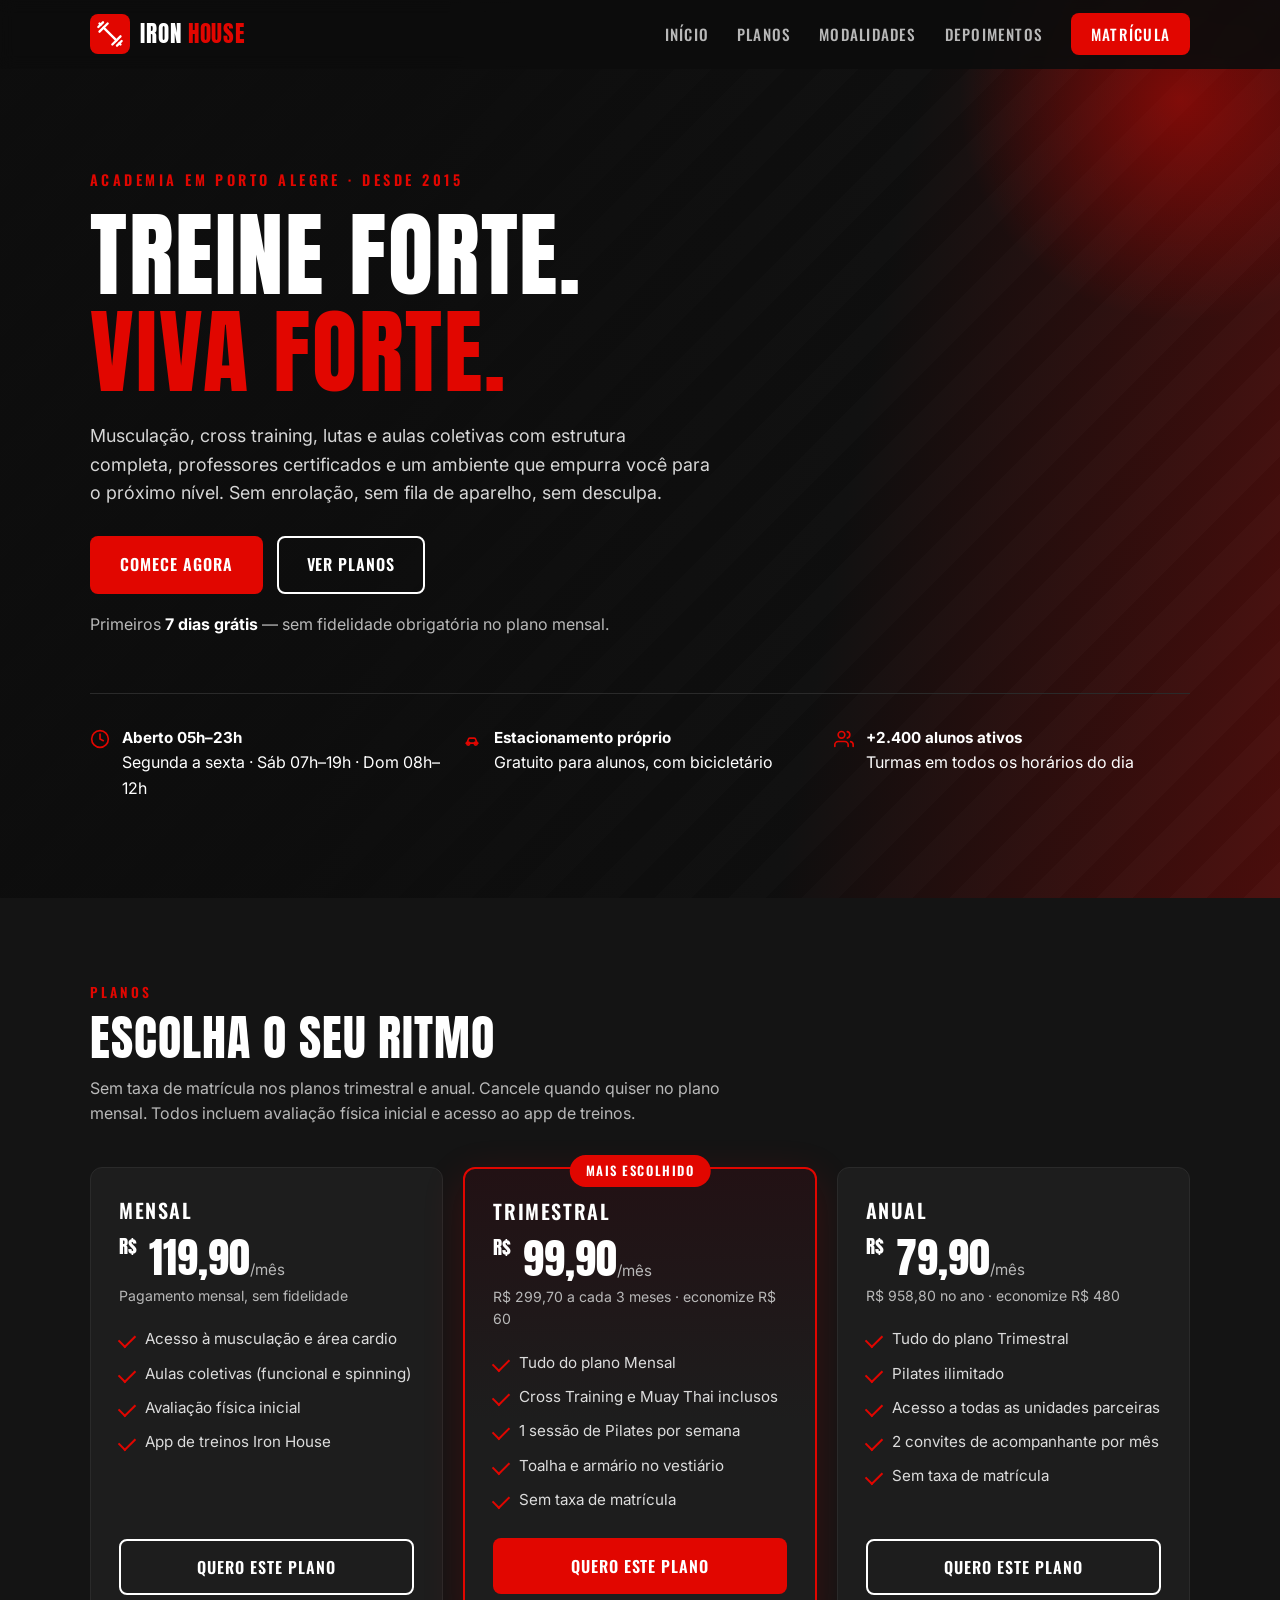
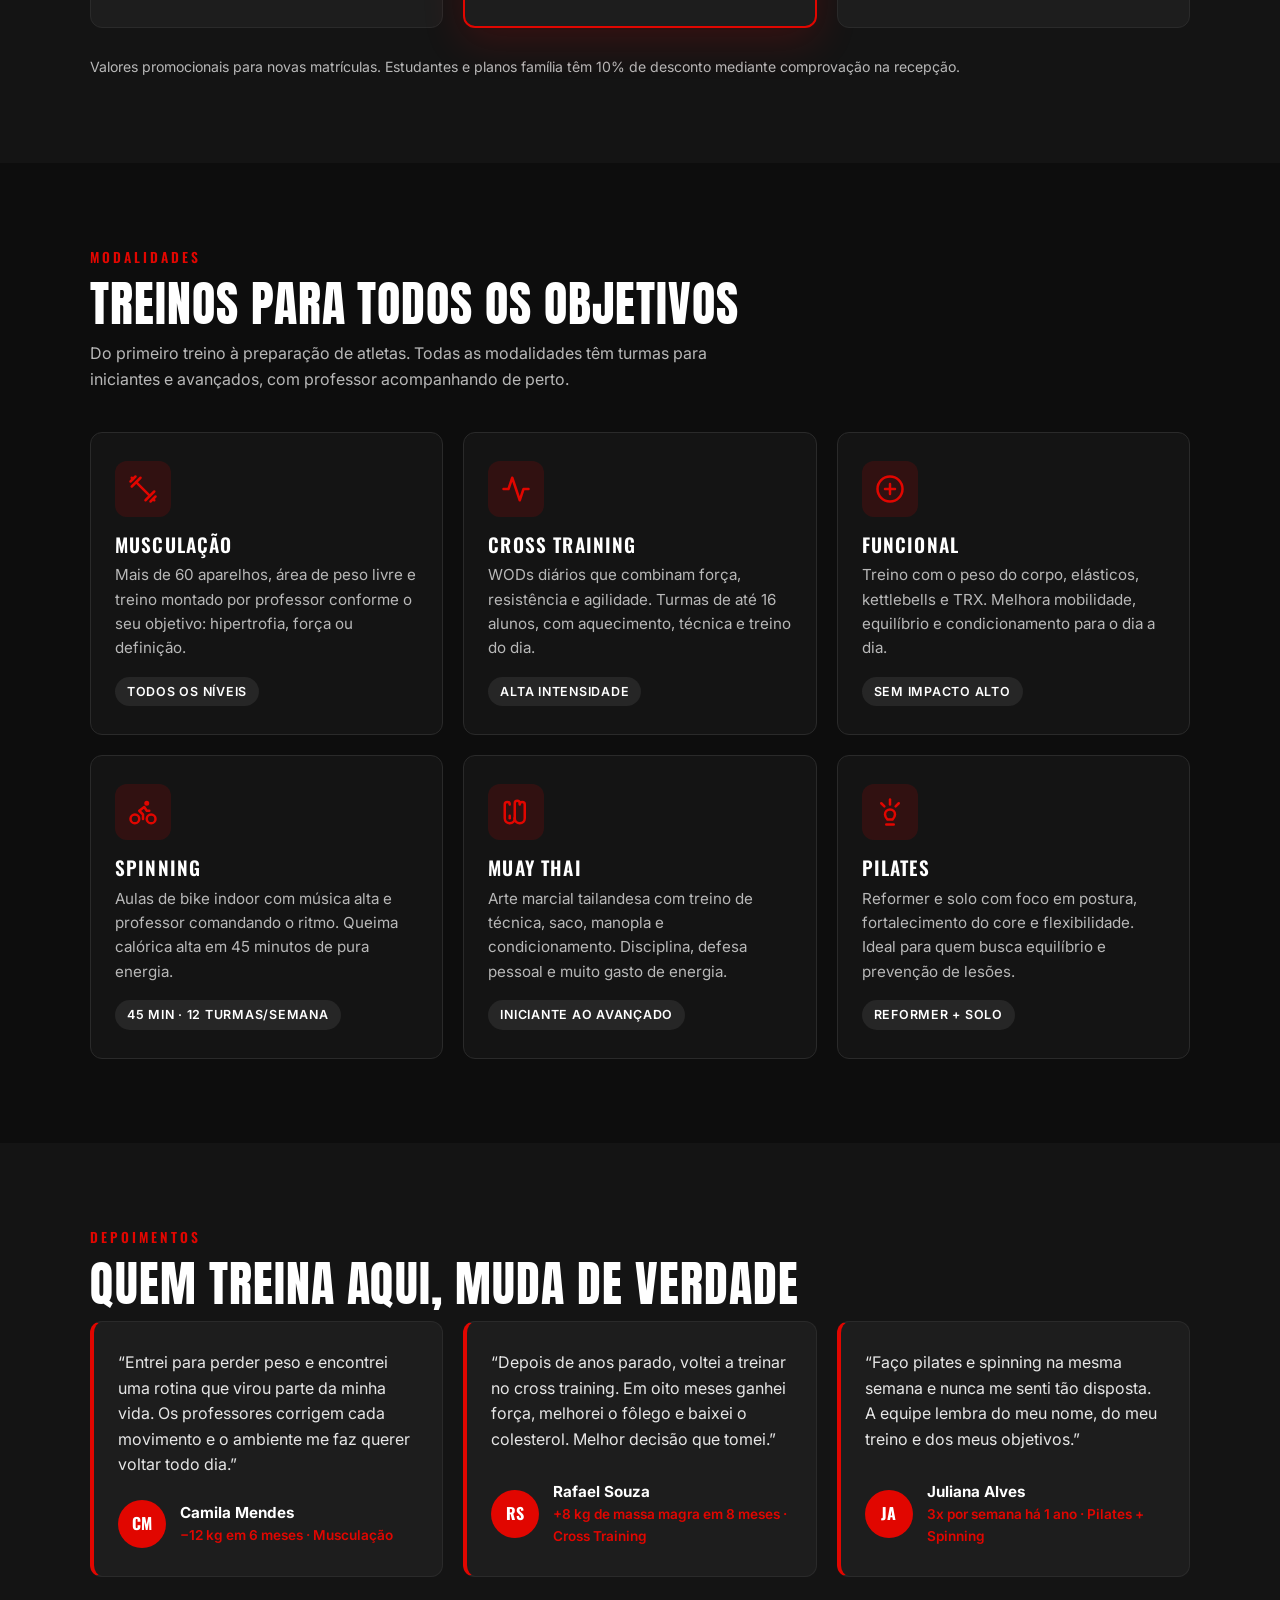
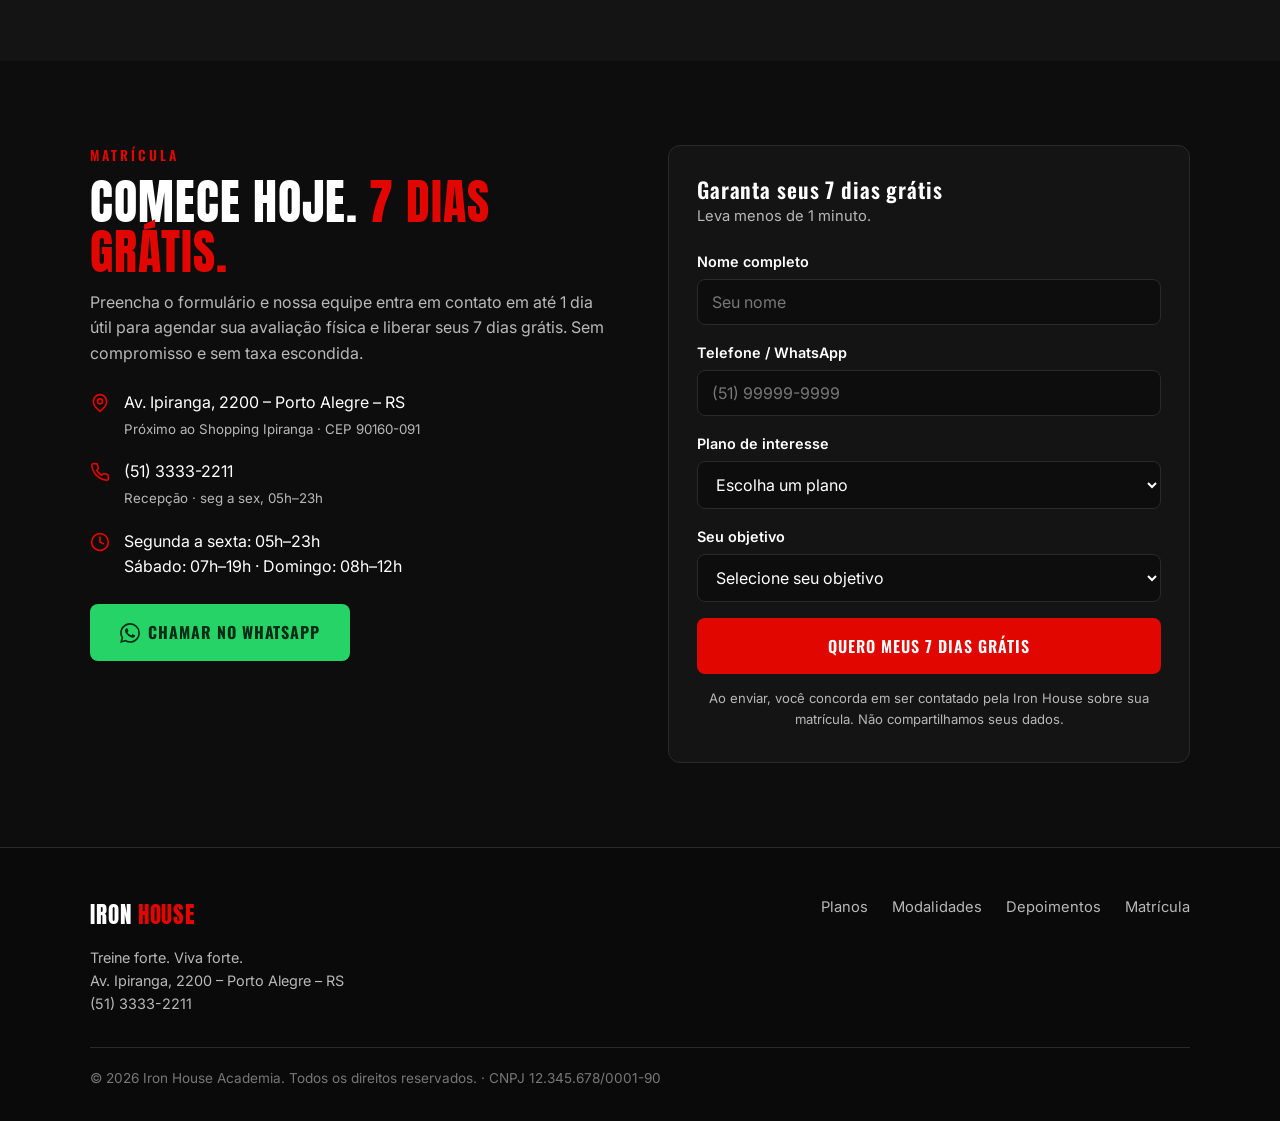
==== academia/index.html @ da24efd3 "Portfólio inicial: página principal + 5 sites demonstrativos (restaurante, advocacia, academia, pet " ====
<!DOCTYPE html>
<html lang="pt-BR">
<head>
  <meta charset="UTF-8">
  <meta name="viewport" content="width=device-width, initial-scale=1.0">
  <meta name="description" content="Iron House Academia — musculação, cross training, spinning, muay thai e mais em Porto Alegre. 7 dias grátis. Treine forte. Viva forte.">
  <title>Iron House Academia — Treine forte. Viva forte. | Porto Alegre</title>
  <link rel="preconnect" href="https://fonts.googleapis.com">
  <link rel="preconnect" href="https://fonts.gstatic.com" crossorigin>
  <link href="https://fonts.googleapis.com/css2?family=Anton&family=Oswald:wght@400;500;600;700&family=Inter:wght@400;500;600;700;800&display=swap" rel="stylesheet">
  <link rel="stylesheet" href="style.css">
</head>
<body>
  <header class="site-header" id="siteHeader">
    <div class="container header-inner">
      <a href="#inicio" class="logo" aria-label="Iron House Academia — início">
        <span class="logo-mark" aria-hidden="true">
          <svg viewBox="0 0 24 24" width="28" height="28" fill="none" stroke="currentColor" stroke-width="2" stroke-linecap="round" stroke-linejoin="round"><path d="M6.5 6.5 17.5 17.5"/><path d="m21 21-1-1"/><path d="m3 3 1 1"/><path d="m18 22 4-4"/><path d="m2 6 4-4"/><path d="m3 10 7-7"/><path d="m14 21 7-7"/></svg>
        </span>
        <span class="logo-text">IRON <em>HOUSE</em></span>
      </a>
      <nav class="main-nav" id="mainNav" aria-label="Navegação principal">
        <a href="#inicio">Início</a>
        <a href="#planos">Planos</a>
        <a href="#modalidades">Modalidades</a>
        <a href="#depoimentos">Depoimentos</a>
        <a href="#matricula" class="nav-cta">Matrícula</a>
      </nav>
      <button class="menu-toggle" id="menuToggle" aria-label="Abrir menu" aria-expanded="false" aria-controls="mainNav">
        <span></span><span></span><span></span>
      </button>
    </div>
  </header>

  <main>
    <!-- HERO -->
    <section class="hero" id="inicio">
      <div class="hero-bg" aria-hidden="true"></div>
      <div class="container hero-inner">
        <p class="hero-eyebrow">Academia em Porto Alegre · Desde 2015</p>
        <h1>Treine forte.<br><span>Viva forte.</span></h1>
        <p class="hero-sub">Musculação, cross training, lutas e aulas coletivas com estrutura completa, professores certificados e um ambiente que empurra você para o próximo nível. Sem enrolação, sem fila de aparelho, sem desculpa.</p>
        <div class="hero-actions">
          <a href="#matricula" class="btn btn-primary">Comece agora</a>
          <a href="#planos" class="btn btn-outline">Ver planos</a>
        </div>
        <p class="hero-trial">Primeiros <strong>7 dias grátis</strong> — sem fidelidade obrigatória no plano mensal.</p>
        <ul class="hero-info">
          <li>
            <svg viewBox="0 0 24 24" width="20" height="20" fill="none" stroke="currentColor" stroke-width="2" stroke-linecap="round"><circle cx="12" cy="12" r="10"/><path d="M12 6v6l4 2"/></svg>
            <div><strong>Aberto 05h–23h</strong><span>Segunda a sexta · Sáb 07h–19h · Dom 08h–12h</span></div>
          </li>
          <li>
            <svg viewBox="0 0 24 24" width="20" height="20" fill="none" stroke="currentColor" stroke-width="2" stroke-linecap="round" stroke-linejoin="round"><path d="M5 17h14"/><path d="M6 17l1.5-4.5A2 2 0 0 1 9.4 11h5.2a2 2 0 0 1 1.9 1.5L18 17"/><circle cx="7.5" cy="17.5" r="1.8"/><circle cx="16.5" cy="17.5" r="1.8"/></svg>
            <div><strong>Estacionamento próprio</strong><span>Gratuito para alunos, com bicicletário</span></div>
          </li>
          <li>
            <svg viewBox="0 0 24 24" width="20" height="20" fill="none" stroke="currentColor" stroke-width="2" stroke-linecap="round" stroke-linejoin="round"><path d="M17 21v-2a4 4 0 0 0-4-4H5a4 4 0 0 0-4 4v2"/><circle cx="9" cy="7" r="4"/><path d="M23 21v-2a4 4 0 0 0-3-3.87"/><path d="M16 3.13a4 4 0 0 1 0 7.75"/></svg>
            <div><strong>+2.400 alunos ativos</strong><span>Turmas em todos os horários do dia</span></div>
          </li>
        </ul>
      </div>
    </section>

    <!-- PLANOS -->
    <section class="section plans" id="planos">
      <div class="container">
        <p class="section-eyebrow">Planos</p>
        <h2>Escolha o seu ritmo</h2>
        <p class="section-intro">Sem taxa de matrícula nos planos trimestral e anual. Cancele quando quiser no plano mensal. Todos incluem avaliação física inicial e acesso ao app de treinos.</p>
        <div class="plans-grid">
          <article class="plan-card" data-plan="Mensal">
            <h3>Mensal</h3>
            <p class="plan-price"><span class="currency">R$</span> 119,90<span class="per">/mês</span></p>
            <p class="plan-note">Pagamento mensal, sem fidelidade</p>
            <ul>
              <li>Acesso à musculação e área cardio</li>
              <li>Aulas coletivas (funcional e spinning)</li>
              <li>Avaliação física inicial</li>
              <li>App de treinos Iron House</li>
            </ul>
            <button type="button" class="btn btn-outline plan-select">Quero este plano</button>
          </article>

          <article class="plan-card plan-featured" data-plan="Trimestral">
            <span class="plan-badge">Mais escolhido</span>
            <h3>Trimestral</h3>
            <p class="plan-price"><span class="currency">R$</span> 99,90<span class="per">/mês</span></p>
            <p class="plan-note">R$ 299,70 a cada 3 meses · economize R$ 60</p>
            <ul>
              <li>Tudo do plano Mensal</li>
              <li>Cross Training e Muay Thai inclusos</li>
              <li>1 sessão de Pilates por semana</li>
              <li>Toalha e armário no vestiário</li>
              <li>Sem taxa de matrícula</li>
            </ul>
            <button type="button" class="btn btn-primary plan-select">Quero este plano</button>
          </article>

          <article class="plan-card" data-plan="Anual">
            <h3>Anual</h3>
            <p class="plan-price"><span class="currency">R$</span> 79,90<span class="per">/mês</span></p>
            <p class="plan-note">R$ 958,80 no ano · economize R$ 480</p>
            <ul>
              <li>Tudo do plano Trimestral</li>
              <li>Pilates ilimitado</li>
              <li>Acesso a todas as unidades parceiras</li>
              <li>2 convites de acompanhante por mês</li>
              <li>Sem taxa de matrícula</li>
            </ul>
            <button type="button" class="btn btn-outline plan-select">Quero este plano</button>
          </article>
        </div>
        <p class="plans-footnote">Valores promocionais para novas matrículas. Estudantes e planos família têm 10% de desconto mediante comprovação na recepção.</p>
      </div>
    </section>

    <!-- MODALIDADES -->
    <section class="section modalities" id="modalidades">
      <div class="container">
        <p class="section-eyebrow">Modalidades</p>
        <h2>Treinos para todos os objetivos</h2>
        <p class="section-intro">Do primeiro treino à preparação de atletas. Todas as modalidades têm turmas para iniciantes e avançados, com professor acompanhando de perto.</p>
        <div class="modalities-grid">
          <article class="modality-card">
            <div class="modality-icon" aria-hidden="true">
              <svg viewBox="0 0 24 24" width="30" height="30" fill="none" stroke="currentColor" stroke-width="2" stroke-linecap="round" stroke-linejoin="round"><path d="M6.5 6.5 17.5 17.5"/><path d="m21 21-1-1"/><path d="m3 3 1 1"/><path d="m18 22 4-4"/><path d="m2 6 4-4"/><path d="m3 10 7-7"/><path d="m14 21 7-7"/></svg>
            </div>
            <h3>Musculação</h3>
            <p>Mais de 60 aparelhos, área de peso livre e treino montado por professor conforme o seu objetivo: hipertrofia, força ou definição.</p>
            <span class="modality-tag">Todos os níveis</span>
          </article>
          <article class="modality-card">
            <div class="modality-icon" aria-hidden="true">
              <svg viewBox="0 0 24 24" width="30" height="30" fill="none" stroke="currentColor" stroke-width="2" stroke-linecap="round" stroke-linejoin="round"><path d="M22 12h-4l-3 9L9 3l-3 9H2"/></svg>
            </div>
            <h3>Cross Training</h3>
            <p>WODs diários que combinam força, resistência e agilidade. Turmas de até 16 alunos, com aquecimento, técnica e treino do dia.</p>
            <span class="modality-tag">Alta intensidade</span>
          </article>
          <article class="modality-card">
            <div class="modality-icon" aria-hidden="true">
              <svg viewBox="0 0 24 24" width="30" height="30" fill="none" stroke="currentColor" stroke-width="2" stroke-linecap="round" stroke-linejoin="round"><circle cx="12" cy="12" r="10"/><path d="M8 12h8"/><path d="M12 8v8"/></svg>
            </div>
            <h3>Funcional</h3>
            <p>Treino com o peso do corpo, elásticos, kettlebells e TRX. Melhora mobilidade, equilíbrio e condicionamento para o dia a dia.</p>
            <span class="modality-tag">Sem impacto alto</span>
          </article>
          <article class="modality-card">
            <div class="modality-icon" aria-hidden="true">
              <svg viewBox="0 0 24 24" width="30" height="30" fill="none" stroke="currentColor" stroke-width="2" stroke-linecap="round" stroke-linejoin="round"><circle cx="5.5" cy="17.5" r="3.5"/><circle cx="18.5" cy="17.5" r="3.5"/><path d="M15 6a1 1 0 1 0 0-2 1 1 0 0 0 0 2zm-3 11.5V14l-3-3 4-3 2 3h2"/></svg>
            </div>
            <h3>Spinning</h3>
            <p>Aulas de bike indoor com música alta e professor comandando o ritmo. Queima calórica alta em 45 minutos de pura energia.</p>
            <span class="modality-tag">45 min · 12 turmas/semana</span>
          </article>
          <article class="modality-card">
            <div class="modality-icon" aria-hidden="true">
              <svg viewBox="0 0 24 24" width="30" height="30" fill="none" stroke="currentColor" stroke-width="2" stroke-linecap="round" stroke-linejoin="round"><path d="M11 17a4 4 0 0 0 8 0V6a2 2 0 0 0-4 0"/><path d="M11 17a4 4 0 0 1-8 0V6a2 2 0 0 1 4 0"/><path d="M11 17V5a2 2 0 0 1 4 0"/><path d="M7 17v-2"/></svg>
            </div>
            <h3>Muay Thai</h3>
            <p>Arte marcial tailandesa com treino de técnica, saco, manopla e condicionamento. Disciplina, defesa pessoal e muito gasto de energia.</p>
            <span class="modality-tag">Iniciante ao avançado</span>
          </article>
          <article class="modality-card">
            <div class="modality-icon" aria-hidden="true">
              <svg viewBox="0 0 24 24" width="30" height="30" fill="none" stroke="currentColor" stroke-width="2" stroke-linecap="round" stroke-linejoin="round"><path d="M12 2v4"/><path d="m5 5 2.5 2.5"/><path d="m19 5-2.5 2.5"/><path d="M12 10a4 4 0 0 1 4 4c0 2-1 3-2 4h-4c-1-1-2-2-2-4a4 4 0 0 1 4-4z"/><path d="M9 22h6"/></svg>
            </div>
            <h3>Pilates</h3>
            <p>Reformer e solo com foco em postura, fortalecimento do core e flexibilidade. Ideal para quem busca equilíbrio e prevenção de lesões.</p>
            <span class="modality-tag">Reformer + solo</span>
          </article>
        </div>
      </div>
    </section>

    <!-- DEPOIMENTOS -->
    <section class="section testimonials" id="depoimentos">
      <div class="container">
        <p class="section-eyebrow">Depoimentos</p>
        <h2>Quem treina aqui, muda de verdade</h2>
        <div class="testimonials-grid">
          <figure class="testimonial-card">
            <blockquote>“Entrei para perder peso e encontrei uma rotina que virou parte da minha vida. Os professores corrigem cada movimento e o ambiente me faz querer voltar todo dia.”</blockquote>
            <figcaption>
              <span class="avatar-initials" aria-hidden="true">CM</span>
              <span><strong>Camila Mendes</strong><span class="result">−12 kg em 6 meses · Musculação</span></span>
            </figcaption>
          </figure>
          <figure class="testimonial-card">
            <blockquote>“Depois de anos parado, voltei a treinar no cross training. Em oito meses ganhei força, melhorei o fôlego e baixei o colesterol. Melhor decisão que tomei.”</blockquote>
            <figcaption>
              <span class="avatar-initials" aria-hidden="true">RS</span>
              <span><strong>Rafael Souza</strong><span class="result">+8 kg de massa magra em 8 meses · Cross Training</span></span>
            </figcaption>
          </figure>
          <figure class="testimonial-card">
            <blockquote>“Faço pilates e spinning na mesma semana e nunca me senti tão disposta. A equipe lembra do meu nome, do meu treino e dos meus objetivos.”</blockquote>
            <figcaption>
              <span class="avatar-initials" aria-hidden="true">JA</span>
              <span><strong>Juliana Alves</strong><span class="result">3x por semana há 1 ano · Pilates + Spinning</span></span>
            </figcaption>
          </figure>
        </div>
      </div>
    </section>

    <!-- MATRÍCULA / CONTATO -->
    <section class="section signup" id="matricula">
      <div class="container signup-grid">
        <div class="signup-info">
          <p class="section-eyebrow">Matrícula</p>
          <h2>Comece hoje. <span>7 dias grátis.</span></h2>
          <p>Preencha o formulário e nossa equipe entra em contato em até 1 dia útil para agendar sua avaliação física e liberar seus 7 dias grátis. Sem compromisso e sem taxa escondida.</p>
          <ul class="contact-list">
            <li>
              <svg viewBox="0 0 24 24" width="20" height="20" fill="none" stroke="currentColor" stroke-width="2" stroke-linecap="round" stroke-linejoin="round"><path d="M20 10c0 6-8 12-8 12s-8-6-8-12a8 8 0 0 1 16 0z"/><circle cx="12" cy="10" r="3"/></svg>
              <span>Av. Ipiranga, 2200 – Porto Alegre – RS<br><small>Próximo ao Shopping Ipiranga · CEP 90160-091</small></span>
            </li>
            <li>
              <svg viewBox="0 0 24 24" width="20" height="20" fill="none" stroke="currentColor" stroke-width="2" stroke-linecap="round" stroke-linejoin="round"><path d="M22 16.92v3a2 2 0 0 1-2.18 2 19.79 19.79 0 0 1-8.63-3.07 19.5 19.5 0 0 1-6-6 19.79 19.79 0 0 1-3.07-8.67A2 2 0 0 1 4.11 2h3a2 2 0 0 1 2 1.72c.13.96.36 1.9.7 2.81a2 2 0 0 1-.45 2.11L8.09 9.91a16 16 0 0 0 6 6l1.27-1.27a2 2 0 0 1 2.11-.45c.91.34 1.85.57 2.81.7A2 2 0 0 1 22 16.92z"/></svg>
              <span><a href="tel:+555133332211">(51) 3333-2211</a><br><small>Recepção · seg a sex, 05h–23h</small></span>
            </li>
            <li>
              <svg viewBox="0 0 24 24" width="20" height="20" fill="none" stroke="currentColor" stroke-width="2" stroke-linecap="round"><circle cx="12" cy="12" r="10"/><path d="M12 6v6l4 2"/></svg>
              <span>Segunda a sexta: 05h–23h<br>Sábado: 07h–19h · Domingo: 08h–12h</span>
            </li>
          </ul>
          <a class="btn btn-whatsapp" href="https://wa.me/5551987651234" target="_blank" rel="noopener">
            <svg viewBox="0 0 24 24" width="20" height="20" fill="currentColor" aria-hidden="true"><path d="M17.472 14.382c-.297-.149-1.758-.867-2.03-.967-.273-.099-.471-.148-.67.15-.197.297-.767.966-.94 1.164-.173.199-.347.223-.644.075-.297-.15-1.255-.463-2.39-1.475-.883-.788-1.48-1.761-1.653-2.059-.173-.297-.018-.458.13-.606.134-.133.298-.347.446-.52.149-.174.198-.298.298-.497.099-.198.05-.371-.025-.52-.075-.149-.669-1.612-.916-2.207-.242-.579-.487-.5-.669-.51-.173-.008-.371-.01-.57-.01-.198 0-.52.074-.792.372-.272.297-1.04 1.016-1.04 2.479 0 1.462 1.065 2.875 1.213 3.074.149.198 2.096 3.2 5.077 4.487.709.306 1.262.489 1.694.625.712.227 1.36.195 1.871.118.571-.085 1.758-.719 2.006-1.413.248-.694.248-1.289.173-1.413-.074-.124-.272-.198-.57-.347m-5.421 7.403h-.004a9.87 9.87 0 0 1-5.031-1.378l-.361-.214-3.741.982.998-3.648-.235-.374a9.86 9.86 0 0 1-1.51-5.26c.001-5.45 4.436-9.884 9.888-9.884 2.64 0 5.122 1.03 6.988 2.898a9.825 9.825 0 0 1 2.893 6.994c-.003 5.45-4.437 9.884-9.885 9.884m8.413-18.297A11.815 11.815 0 0 0 12.05 0C5.495 0 .16 5.335.157 11.892c0 2.096.547 4.142 1.588 5.945L.057 24l6.305-1.654a11.882 11.882 0 0 0 5.683 1.448h.005c6.554 0 11.89-5.335 11.893-11.893a11.821 11.821 0 0 0-3.48-8.413z"/></svg>
            Chamar no WhatsApp
          </a>
        </div>

        <div class="signup-form-wrap">
          <form class="signup-form" id="signupForm" novalidate>
            <h3>Garanta seus 7 dias grátis</h3>
            <p class="form-sub">Leva menos de 1 minuto.</p>
            <div class="field">
              <label for="nome">Nome completo</label>
              <input type="text" id="nome" name="nome" placeholder="Seu nome" autocomplete="name" required>
            </div>
            <div class="field">
              <label for="telefone">Telefone / WhatsApp</label>
              <input type="tel" id="telefone" name="telefone" placeholder="(51) 99999-9999" autocomplete="tel" required>
            </div>
            <div class="field">
              <label for="plano">Plano de interesse</label>
              <select id="plano" name="plano" required>
                <option value="" selected>Escolha um plano</option>
                <option value="Mensal">Mensal — R$ 119,90/mês</option>
                <option value="Trimestral">Trimestral — R$ 99,90/mês</option>
                <option value="Anual">Anual — R$ 79,90/mês</option>
              </select>
            </div>
            <div class="field">
              <label for="objetivo">Seu objetivo</label>
              <select id="objetivo" name="objetivo" required>
                <option value="" selected>Selecione seu objetivo</option>
                <option value="Perder peso">Perder peso</option>
                <option value="Ganhar massa muscular">Ganhar massa muscular</option>
                <option value="Condicionamento físico">Condicionamento físico</option>
                <option value="Saúde e bem-estar">Saúde e bem-estar</option>
                <option value="Outro">Outro</option>
              </select>
            </div>
            <p class="form-error" id="formError" role="alert" hidden>Preencha todos os campos para continuar.</p>
            <button type="submit" class="btn btn-primary btn-block">Quero meus 7 dias grátis</button>
            <p class="form-privacy">Ao enviar, você concorda em ser contatado pela Iron House sobre sua matrícula. Não compartilhamos seus dados.</p>
          </form>
          <div class="form-success" id="formSuccess" hidden>
            <div class="success-icon" aria-hidden="true">
              <svg viewBox="0 0 24 24" width="36" height="36" fill="none" stroke="currentColor" stroke-width="2.5" stroke-linecap="round" stroke-linejoin="round"><path d="M20 6 9 17l-5-5"/></svg>
            </div>
            <h3>Matrícula iniciada com sucesso!</h3>
            <p id="successText">Obrigado! Nossa equipe vai entrar em contato em até 1 dia útil para agendar sua avaliação física e liberar seus 7 dias grátis.</p>
            <button type="button" class="btn btn-outline" id="resetForm">Fazer outra inscrição</button>
          </div>
        </div>
      </div>
    </section>
  </main>

  <footer class="site-footer">
    <div class="container footer-inner">
      <div class="footer-brand">
        <span class="logo-text">IRON <em>HOUSE</em></span>
        <p>Treine forte. Viva forte.<br>Av. Ipiranga, 2200 – Porto Alegre – RS<br>(51) 3333-2211</p>
      </div>
      <nav class="footer-nav" aria-label="Links do rodapé">
        <a href="#planos">Planos</a>
        <a href="#modalidades">Modalidades</a>
        <a href="#depoimentos">Depoimentos</a>
        <a href="#matricula">Matrícula</a>
      </nav>
      <p class="footer-copy">© 2026 Iron House Academia. Todos os direitos reservados. · CNPJ 12.345.678/0001-90</p>
    </div>
  </footer>

  <script src="script.js"></script>
</body>
</html>
---- academia/style.css ----
/* Iron House Academia — style.css */
:root {
  --bg: #0d0d0d;
  --bg-2: #141414;
  --bg-3: #1d1d1d;
  --text: #ffffff;
  --muted: #b8b8b8;
  --red: #e10600;
  --red-dark: #b30500;
  --red-soft: #d90429;
  --border: #2a2a2a;
  --radius: 12px;
  --font-heading: "Anton", "Oswald", sans-serif;
  --font-sub: "Oswald", sans-serif;
  --font-body: "Inter", system-ui, -apple-system, sans-serif;
}

* { box-sizing: border-box; margin: 0; padding: 0; }

html { scroll-behavior: smooth; }

body {
  background: var(--bg);
  color: var(--text);
  font-family: var(--font-body);
  font-size: 16px;
  line-height: 1.6;
  -webkit-font-smoothing: antialiased;
}

img, svg { display: block; }
a { color: inherit; text-decoration: none; }
ul { list-style: none; }

.container {
  width: 100%;
  max-width: 1140px;
  margin: 0 auto;
  padding: 0 20px;
}

h1, h2, h3 { font-family: var(--font-heading); font-weight: 400; letter-spacing: 0.02em; line-height: 1.05; text-transform: uppercase; }
h2 { font-size: clamp(2rem, 5vw, 3rem); margin-bottom: 12px; }
h2 span { color: var(--red); }

.section { padding: 84px 0; }
.section-eyebrow {
  font-family: var(--font-sub);
  font-weight: 600;
  font-size: 0.85rem;
  letter-spacing: 0.22em;
  text-transform: uppercase;
  color: var(--red);
  margin-bottom: 10px;
}
.section-intro { color: var(--muted); max-width: 640px; margin-bottom: 40px; }

/* ---------- Buttons ---------- */
.btn {
  display: inline-flex;
  align-items: center;
  justify-content: center;
  gap: 8px;
  font-family: var(--font-sub);
  font-weight: 600;
  font-size: 1rem;
  letter-spacing: 0.06em;
  text-transform: uppercase;
  padding: 14px 28px;
  border-radius: 8px;
  border: 2px solid transparent;
  cursor: pointer;
  transition: background 0.2s ease, transform 0.15s ease, border-color 0.2s ease;
}
.btn:active { transform: scale(0.98); }
.btn-primary { background: var(--red); color: #fff; }
.btn-primary:hover { background: var(--red-dark); }
.btn-outline { border-color: #fff; color: #fff; background: transparent; }
.btn-outline:hover { background: #fff; color: var(--bg); }
.btn-block { width: 100%; }
.btn-whatsapp { background: #25d366; color: #062b16; font-weight: 700; margin-top: 24px; }
.btn-whatsapp:hover { background: #1fb857; }

/* ---------- Header ---------- */
.site-header {
  position: fixed;
  top: 0; left: 0; right: 0;
  z-index: 100;
  background: rgba(13, 13, 13, 0.92);
  backdrop-filter: blur(8px);
  border-bottom: 1px solid transparent;
  transition: box-shadow 0.25s ease, border-color 0.25s ease;
}
.site-header.scrolled { border-bottom-color: var(--border); box-shadow: 0 6px 24px rgba(0, 0, 0, 0.5); }
.header-inner { display: flex; align-items: center; justify-content: space-between; height: 68px; }

.logo { display: flex; align-items: center; gap: 10px; }
.logo-mark {
  display: flex; align-items: center; justify-content: center;
  width: 40px; height: 40px;
  background: var(--red); color: #fff; border-radius: 8px;
}
.logo-text { font-family: var(--font-heading); font-size: 1.45rem; letter-spacing: 0.04em; }
.logo-text em { font-style: normal; color: var(--red); }

.main-nav { display: flex; align-items: center; gap: 28px; }
.main-nav a {
  font-family: var(--font-sub);
  font-weight: 500;
  font-size: 0.95rem;
  letter-spacing: 0.08em;
  text-transform: uppercase;
  color: var(--muted);
  transition: color 0.2s ease;
}
.main-nav a:hover { color: #fff; }
.main-nav a.nav-cta {
  background: var(--red); color: #fff;
  padding: 9px 20px; border-radius: 8px;
}
.main-nav a.nav-cta:hover { background: var(--red-dark); }

.menu-toggle {
  display: none;
  flex-direction: column;
  justify-content: center;
  gap: 5px;
  width: 44px; height: 44px;
  background: transparent; border: none; cursor: pointer;
  padding: 10px;
}
.menu-toggle span { display: block; height: 2px; width: 100%; background: #fff; border-radius: 2px; transition: transform 0.25s ease, opacity 0.2s ease; }
.menu-toggle.open span:nth-child(1) { transform: translateY(7px) rotate(45deg); }
.menu-toggle.open span:nth-child(2) { opacity: 0; }
.menu-toggle.open span:nth-child(3) { transform: translateY(-7px) rotate(-45deg); }

/* ---------- Hero ---------- */
.hero { position: relative; padding: 168px 0 96px; overflow: hidden; }
.hero-bg {
  position: absolute; inset: 0; z-index: -1;
  background:
    linear-gradient(100deg, rgba(13,13,13,0.96) 30%, rgba(13,13,13,0.55) 65%, rgba(225,6,0,0.28) 100%),
    repeating-linear-gradient(-45deg, #161616 0 26px, #101010 26px 52px);
}
.hero-bg::after {
  content: "";
  position: absolute; right: -140px; top: -140px;
  width: 480px; height: 480px; border-radius: 50%;
  background: radial-gradient(circle, rgba(225,6,0,0.45), transparent 65%);
}
.hero-eyebrow {
  font-family: var(--font-sub); font-weight: 600;
  font-size: 0.9rem; letter-spacing: 0.24em; text-transform: uppercase;
  color: var(--red); margin-bottom: 16px;
}
.hero h1 { font-size: clamp(3rem, 9vw, 5.8rem); }
.hero h1 span { color: var(--red); }
.hero-sub { color: #d6d6d6; font-size: 1.12rem; max-width: 620px; margin: 20px 0 28px; }
.hero-actions { display: flex; flex-wrap: wrap; gap: 14px; }
.hero-trial { margin-top: 18px; color: var(--muted); }
.hero-trial strong { color: #fff; }

.hero-info {
  display: grid;
  grid-template-columns: repeat(3, 1fr);
  gap: 16px;
  margin-top: 56px;
  padding-top: 32px;
  border-top: 1px solid var(--border);
}
.hero-info li { display: flex; gap: 12px; align-items: flex-start; }
.hero-info svg { color: var(--red); flex-shrink: 0; margin-top: 3px; }
.hero-info strong { display: block; font-size: 0.95rem; }
.hero-info span span { color: var(--muted); font-size: 0.85rem; }

/* ---------- Plans ---------- */
.plans { background: var(--bg-2); }
.plans-grid { display: grid; grid-template-columns: repeat(3, 1fr); gap: 20px; align-items: stretch; }
.plan-card {
  position: relative;
  background: var(--bg-3);
  border: 1px solid var(--border);
  border-radius: var(--radius);
  padding: 32px 28px;
  display: flex; flex-direction: column;
  cursor: pointer;
  transition: border-color 0.2s ease, transform 0.2s ease, box-shadow 0.2s ease;
}
.plan-card:hover { transform: translateY(-4px); }
.plan-card h3 { font-family: var(--font-sub); font-weight: 600; font-size: 1.25rem; letter-spacing: 0.08em; }
.plan-price { font-family: var(--font-heading); font-size: 2.6rem; line-height: 1.1; margin: 14px 0 4px; }
.plan-price .currency { font-size: 1.2rem; vertical-align: top; margin-right: 2px; }
.plan-price .per { font-family: var(--font-body); font-size: 0.95rem; color: var(--muted); }
.plan-note { color: var(--muted); font-size: 0.88rem; margin-bottom: 20px; }
.plan-card ul { flex: 1; margin-bottom: 26px; display: flex; flex-direction: column; gap: 10px; }
.plan-card ul li { padding-left: 26px; position: relative; font-size: 0.95rem; color: #dcdcdc; }
.plan-card ul li::before {
  content: ""; position: absolute; left: 0; top: 7px;
  width: 14px; height: 8px;
  border-left: 2px solid var(--red); border-bottom: 2px solid var(--red);
  transform: rotate(-45deg);
}
.plan-card .btn { width: 100%; }
.plan-featured { border: 2px solid var(--red); background: linear-gradient(180deg, #221114, var(--bg-3) 55%); box-shadow: 0 12px 40px rgba(225, 6, 0, 0.18); }
.plan-badge {
  position: absolute; top: -14px; left: 50%; transform: translateX(-50%);
  background: var(--red); color: #fff;
  font-family: var(--font-sub); font-weight: 600; font-size: 0.8rem;
  letter-spacing: 0.12em; text-transform: uppercase;
  padding: 6px 16px; border-radius: 999px; white-space: nowrap;
}
.plan-card.selected { border-color: var(--red); box-shadow: 0 0 0 2px var(--red), 0 12px 40px rgba(225, 6, 0, 0.22); }
.plans-footnote { color: var(--muted); font-size: 0.88rem; margin-top: 28px; }

/* ---------- Modalities ---------- */
.modalities-grid { display: grid; grid-template-columns: repeat(3, 1fr); gap: 20px; }
.modality-card {
  background: var(--bg-2);
  border: 1px solid var(--border);
  border-radius: var(--radius);
  padding: 28px 24px;
  transition: border-color 0.2s ease, transform 0.2s ease;
}
.modality-card:hover { border-color: var(--red); transform: translateY(-4px); }
.modality-icon {
  display: flex; align-items: center; justify-content: center;
  width: 56px; height: 56px; border-radius: 12px;
  background: rgba(225, 6, 0, 0.14); color: var(--red);
  margin-bottom: 18px;
}
.modality-card h3 { font-family: var(--font-sub); font-weight: 600; font-size: 1.2rem; letter-spacing: 0.06em; margin-bottom: 8px; }
.modality-card p { color: var(--muted); font-size: 0.95rem; margin-bottom: 16px; }
.modality-tag {
  display: inline-block;
  font-size: 0.78rem; font-weight: 600; letter-spacing: 0.06em; text-transform: uppercase;
  color: #fff; background: #262626;
  padding: 5px 12px; border-radius: 999px;
}

/* ---------- Testimonials ---------- */
.testimonials { background: var(--bg-2); }
.testimonials-grid { display: grid; grid-template-columns: repeat(3, 1fr); gap: 20px; }
.testimonial-card {
  background: var(--bg-3);
  border: 1px solid var(--border);
  border-left: 4px solid var(--red);
  border-radius: var(--radius);
  padding: 28px 24px;
  display: flex; flex-direction: column; justify-content: space-between; gap: 22px;
}
.testimonial-card blockquote { font-size: 1rem; color: #e6e6e6; }
.testimonial-card figcaption { display: flex; align-items: center; gap: 14px; }
.avatar-initials {
  display: flex; align-items: center; justify-content: center;
  width: 48px; height: 48px; border-radius: 50%;
  background: var(--red); color: #fff;
  font-family: var(--font-sub); font-weight: 700; font-size: 1rem; flex-shrink: 0;
}
.testimonial-card figcaption strong { display: block; font-size: 0.95rem; }
.testimonial-card .result { display: block; color: var(--red); font-size: 0.85rem; font-weight: 600; }

/* ---------- Signup ---------- */
.signup-grid { display: grid; grid-template-columns: 1fr 1fr; gap: 56px; align-items: start; }
.signup-info p:not(.section-eyebrow) { color: var(--muted); margin-bottom: 24px; }
.contact-list { display: flex; flex-direction: column; gap: 18px; }
.contact-list li { display: flex; gap: 14px; align-items: flex-start; }
.contact-list svg { color: var(--red); flex-shrink: 0; margin-top: 3px; }
.contact-list small { color: var(--muted); }
.contact-list a:hover { color: var(--red); }

.signup-form-wrap { position: relative; }
.signup-form, .form-success {
  background: var(--bg-2);
  border: 1px solid var(--border);
  border-radius: var(--radius);
  padding: 32px 28px;
}
.signup-form h3, .form-success h3 { font-family: var(--font-sub); font-weight: 600; font-size: 1.35rem; letter-spacing: 0.04em; text-transform: none; }
.form-sub { color: var(--muted); font-size: 0.92rem; margin: 4px 0 22px; }
.field { margin-bottom: 16px; }
.field label { display: block; font-weight: 600; font-size: 0.9rem; margin-bottom: 6px; }
.field input, .field select {
  width: 100%;
  background: var(--bg);
  border: 1px solid var(--border);
  border-radius: 8px;
  color: var(--text);
  font-family: var(--font-body);
  font-size: 1rem;
  padding: 12px 14px;
  outline: none;
  transition: border-color 0.2s ease;
}
.field input:focus, .field select:focus { border-color: var(--red); }
.field input::placeholder { color: #777; }
.field select option { background: var(--bg-2); }
.field input.invalid, .field select.invalid { border-color: var(--red); }
.form-error { color: #ff6b66; font-size: 0.9rem; font-weight: 600; margin-bottom: 14px; }
.form-privacy { color: var(--muted); font-size: 0.82rem; margin-top: 14px; text-align: center; }

.form-success { text-align: center; }
.success-icon {
  display: flex; align-items: center; justify-content: center;
  width: 72px; height: 72px; border-radius: 50%;
  background: rgba(225, 6, 0, 0.14); color: var(--red);
  margin: 0 auto 20px;
}
.form-success p { color: var(--muted); margin: 12px 0 24px; }

/* ---------- Footer ---------- */
.site-footer { border-top: 1px solid var(--border); padding: 48px 0 32px; background: #0a0a0a; }
.footer-inner { display: flex; flex-wrap: wrap; gap: 32px; justify-content: space-between; align-items: flex-start; }
.footer-brand p { color: var(--muted); font-size: 0.9rem; margin-top: 12px; }
.footer-nav { display: flex; flex-wrap: wrap; gap: 24px; }
.footer-nav a { color: var(--muted); font-size: 0.92rem; }
.footer-nav a:hover { color: #fff; }
.footer-copy { width: 100%; color: #777; font-size: 0.85rem; border-top: 1px solid var(--border); padding-top: 20px; }

/* ---------- Responsive ---------- */
@media (max-width: 900px) {
  .plans-grid, .modalities-grid, .testimonials-grid { grid-template-columns: repeat(2, 1fr); }
  .signup-grid { grid-template-columns: 1fr; gap: 40px; }
  .hero-info { grid-template-columns: 1fr; gap: 20px; }
}

@media (max-width: 640px) {
  .section { padding: 64px 0; }
  .hero { padding: 128px 0 72px; }
  .menu-toggle { display: flex; }
  .main-nav {
    position: absolute;
    top: 68px; left: 0; right: 0;
    flex-direction: column;
    align-items: stretch;
    gap: 0;
    background: var(--bg-2);
    border-bottom: 1px solid var(--border);
    padding: 8px 20px 16px;
    display: none;
  }
  .main-nav.open { display: flex; }
  .main-nav a { padding: 14px 4px; border-bottom: 1px solid var(--border); }
  .main-nav a.nav-cta { margin-top: 12px; text-align: center; border-bottom: none; }
  .plans-grid, .modalities-grid, .testimonials-grid { grid-template-columns: 1fr; }
  .plan-featured { order: -1; }
  .hero-actions .btn { flex: 1; min-width: 0; padding: 14px 16px; }
  .signup-form, .form-success { padding: 26px 20px; }
  .footer-inner { flex-direction: column; }
}
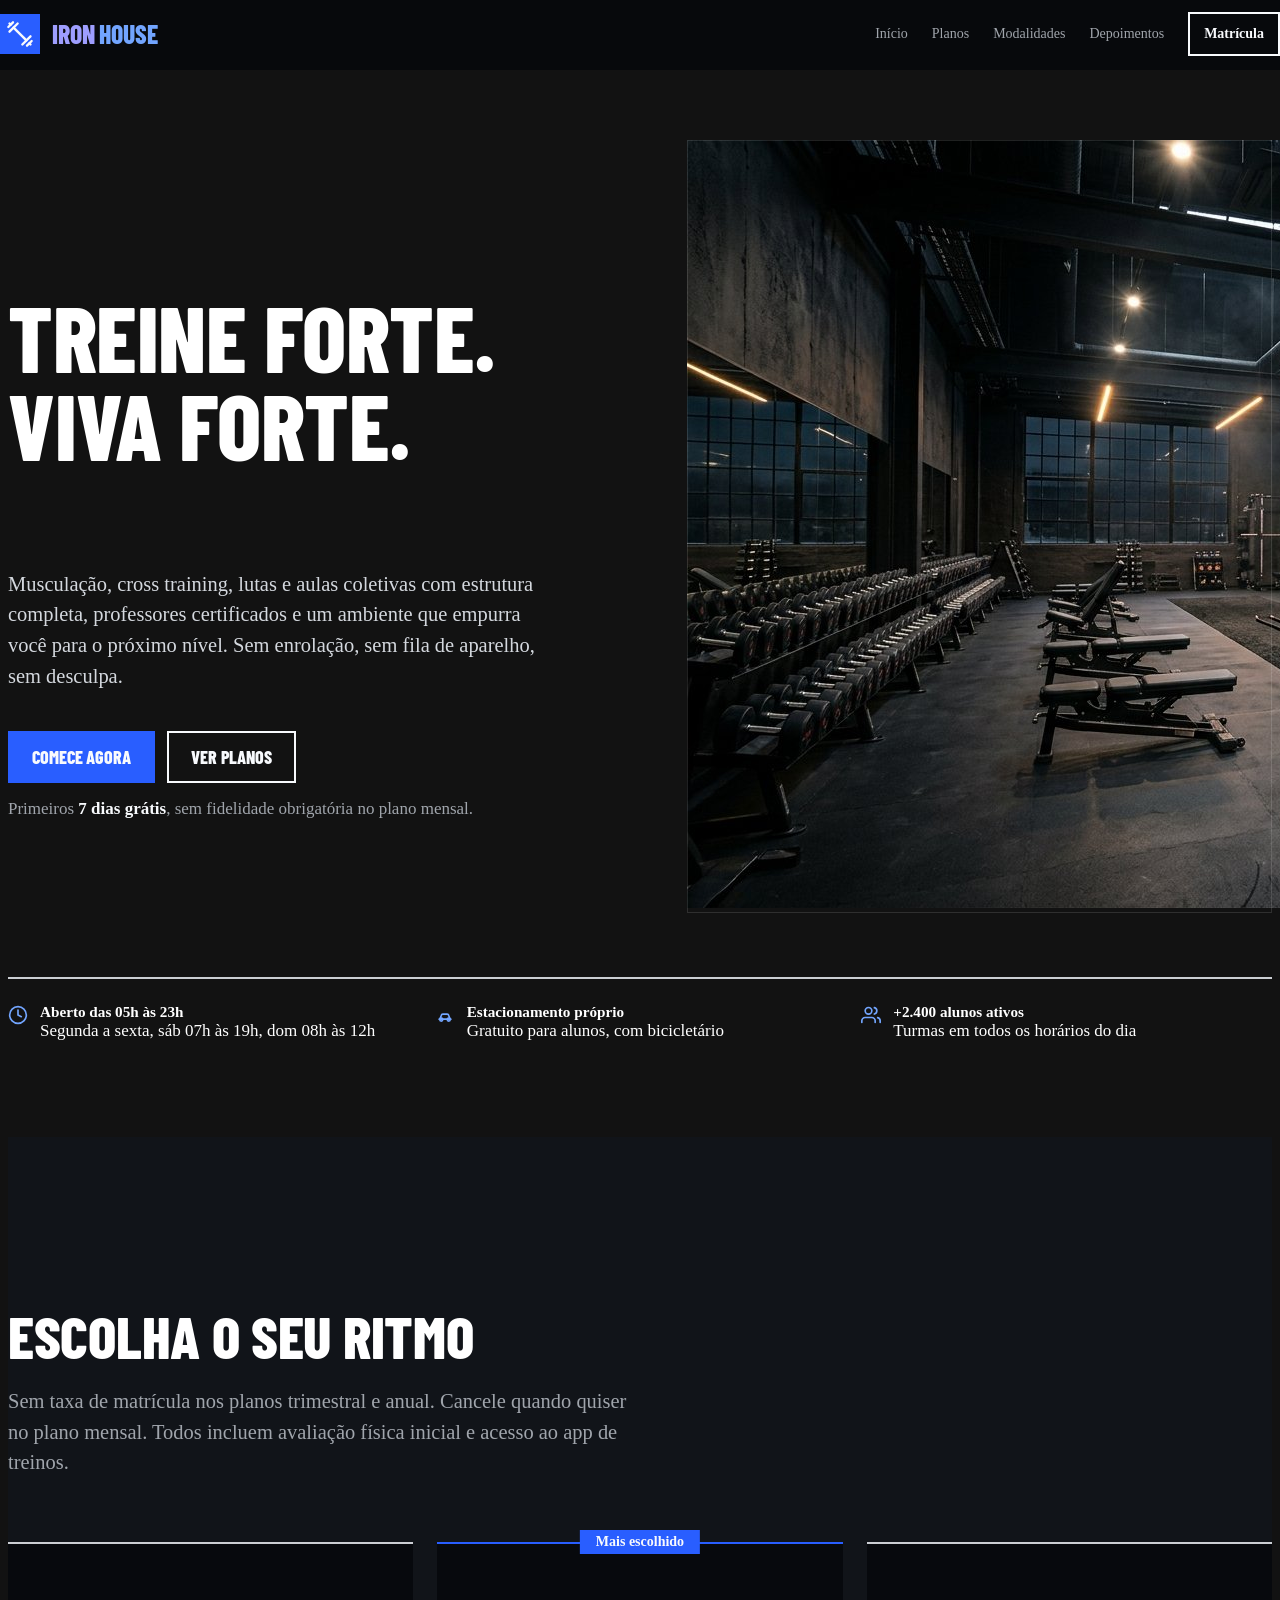
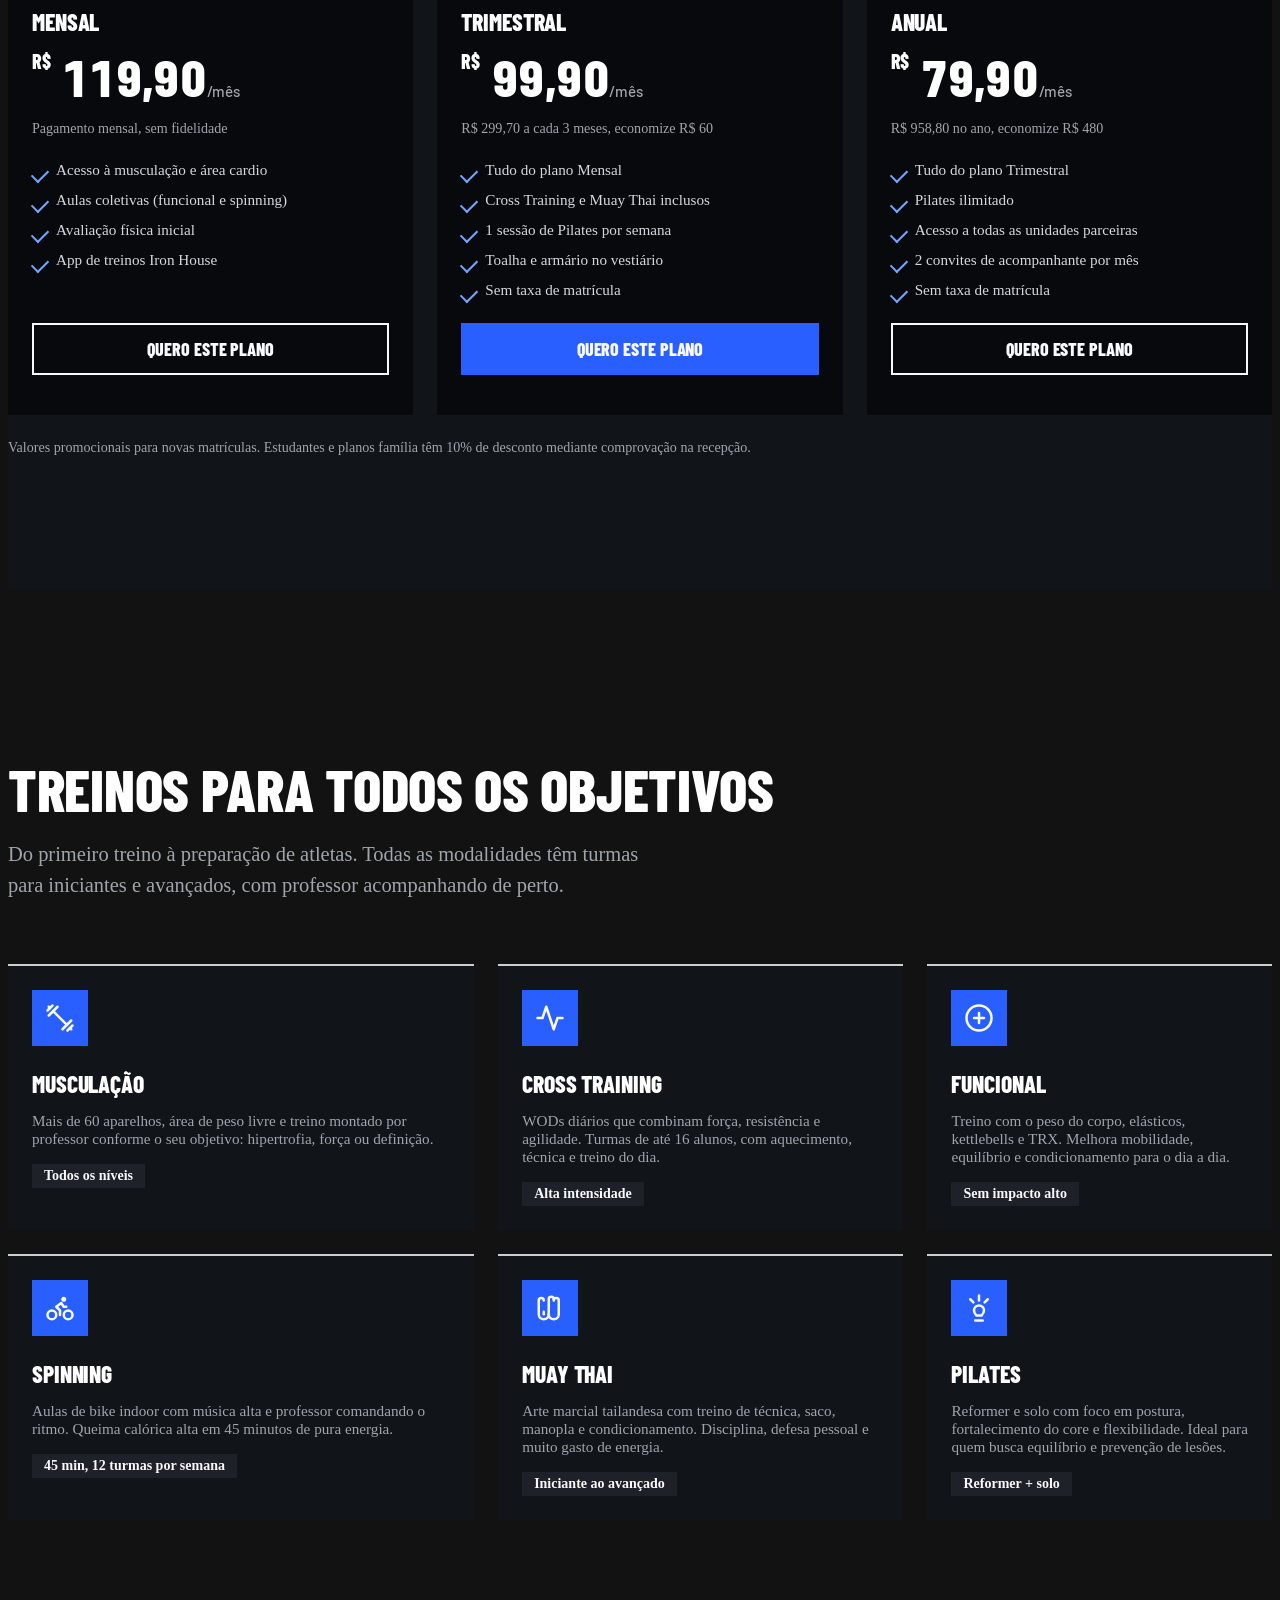
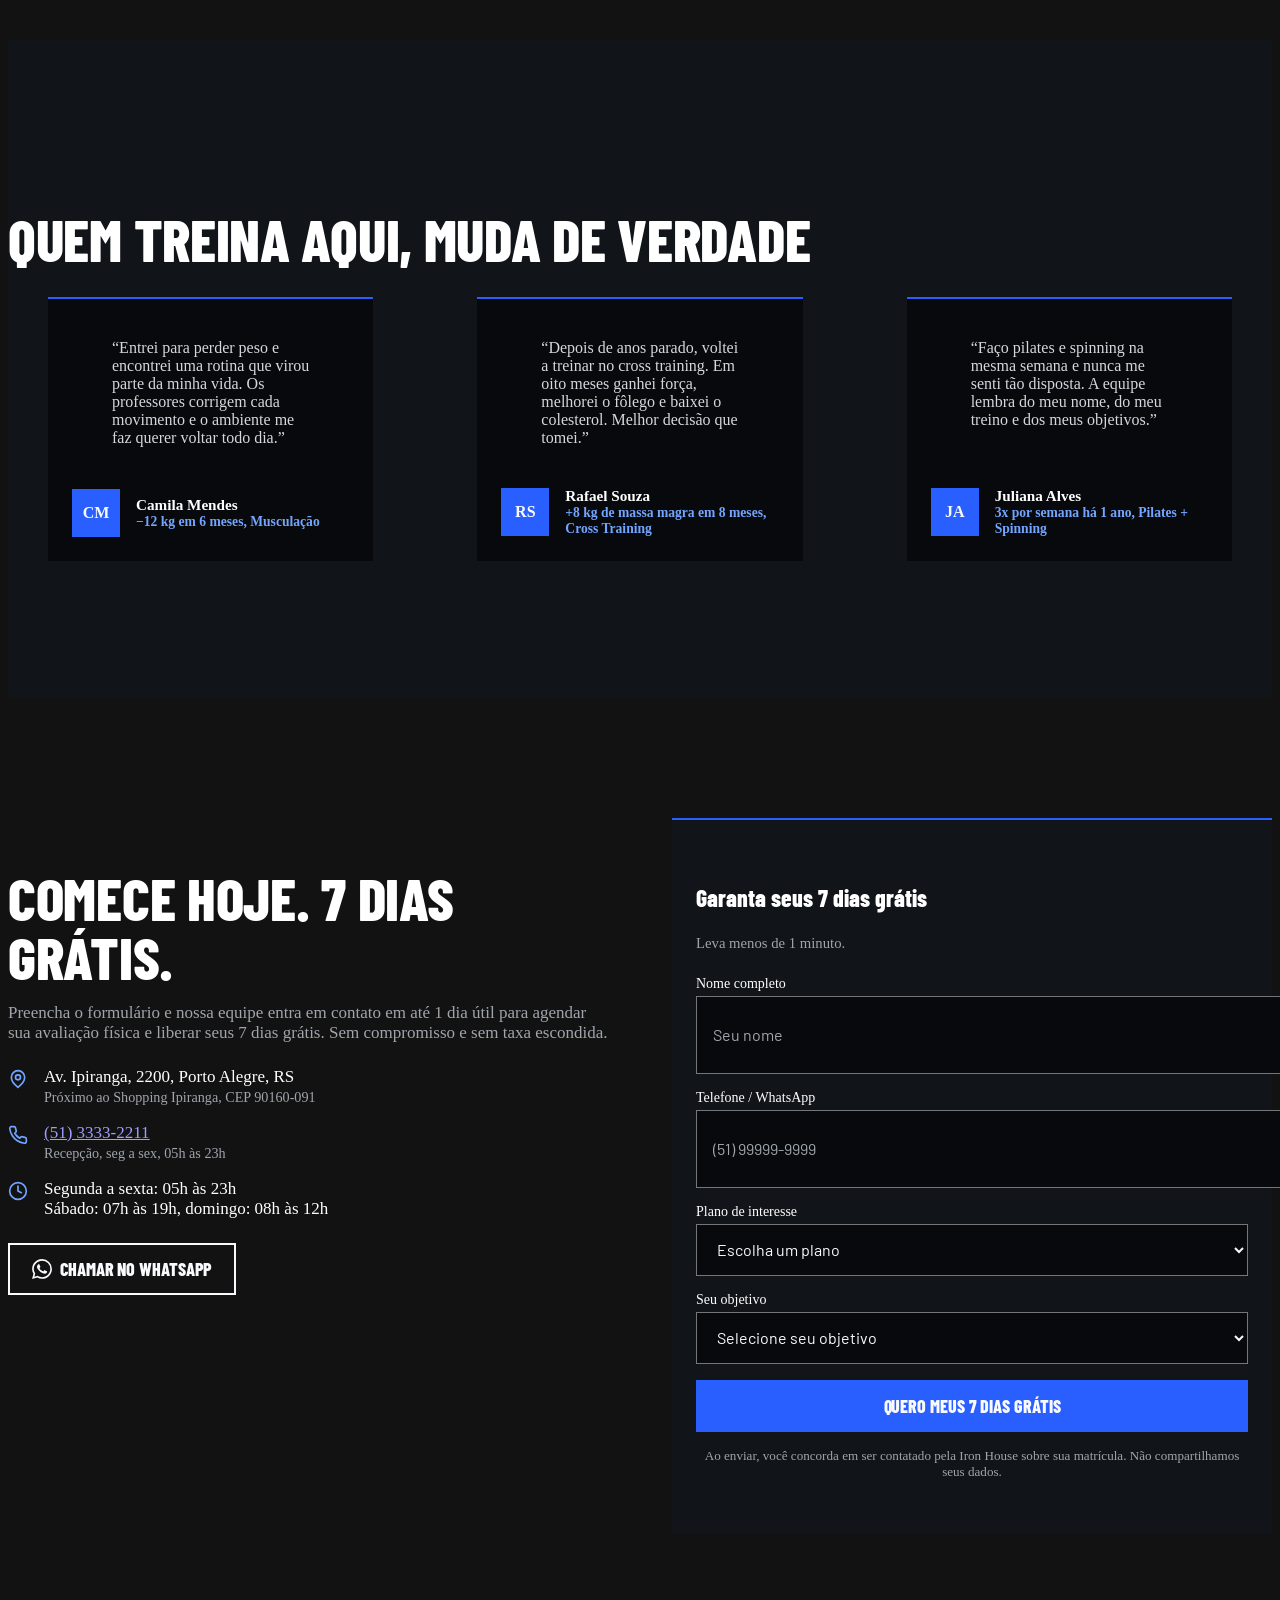
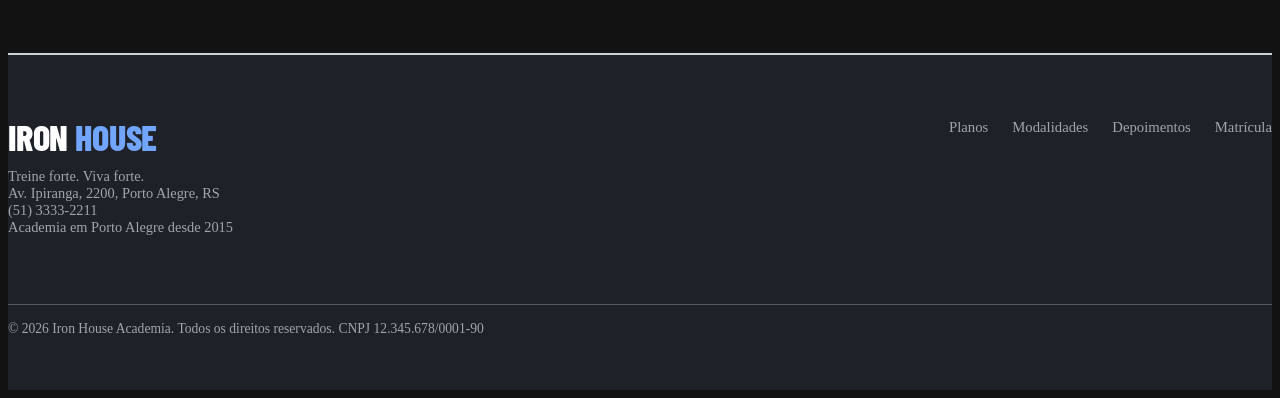
==== commit 1fe45195: "redesign(academia): tema Hallmark Piste" ====
--- a/academia/index.html
+++ b/academia/index.html
@@ -3,19 +3,19 @@
 <head>
   <meta charset="UTF-8">
   <meta name="viewport" content="width=device-width, initial-scale=1.0">
-  <meta name="description" content="Iron House Academia — musculação, cross training, spinning, muay thai e mais em Porto Alegre. 7 dias grátis. Treine forte. Viva forte.">
-  <title>Iron House Academia — Treine forte. Viva forte. | Porto Alegre</title>
+  <meta name="description" content="Iron House Academia: musculação, cross training, spinning, muay thai e mais em Porto Alegre. 7 dias grátis. Treine forte. Viva forte.">
+  <title>Iron House Academia: Treine forte. Viva forte. | Porto Alegre</title>
   <link rel="preconnect" href="https://fonts.googleapis.com">
   <link rel="preconnect" href="https://fonts.gstatic.com" crossorigin>
-  <link href="https://fonts.googleapis.com/css2?family=Anton&family=Oswald:wght@400;500;600;700&family=Inter:wght@400;500;600;700;800&display=swap" rel="stylesheet">
+  <link href="https://fonts.googleapis.com/css2?family=Barlow+Condensed:wght@800&family=Barlow:wght@400;500;700&display=swap" rel="stylesheet">
   <link rel="stylesheet" href="style.css">
 </head>
 <body>
   <header class="site-header" id="siteHeader">
     <div class="container header-inner">
-      <a href="#inicio" class="logo" aria-label="Iron House Academia — início">
+      <a href="#inicio" class="logo" aria-label="Iron House Academia, início">
         <span class="logo-mark" aria-hidden="true">
-          <svg viewBox="0 0 24 24" width="28" height="28" fill="none" stroke="currentColor" stroke-width="2" stroke-linecap="round" stroke-linejoin="round"><path d="M6.5 6.5 17.5 17.5"/><path d="m21 21-1-1"/><path d="m3 3 1 1"/><path d="m18 22 4-4"/><path d="m2 6 4-4"/><path d="m3 10 7-7"/><path d="m14 21 7-7"/></svg>
+          <svg aria-hidden="true" viewBox="0 0 24 24" width="28" height="28" fill="none" stroke="currentColor" stroke-width="2" stroke-linecap="round" stroke-linejoin="round"><path d="M6.5 6.5 17.5 17.5"/><path d="m21 21-1-1"/><path d="m3 3 1 1"/><path d="m18 22 4-4"/><path d="m2 6 4-4"/><path d="m3 10 7-7"/><path d="m14 21 7-7"/></svg>
         </span>
         <span class="logo-text">IRON <em>HOUSE</em></span>
       </a>
@@ -35,27 +35,32 @@
   <main>
     <!-- HERO -->
     <section class="hero" id="inicio">
-      <div class="hero-bg" aria-hidden="true"></div>
-      <div class="container hero-inner">
-        <p class="hero-eyebrow">Academia em Porto Alegre · Desde 2015</p>
-        <h1>Treine forte.<br><span>Viva forte.</span></h1>
-        <p class="hero-sub">Musculação, cross training, lutas e aulas coletivas com estrutura completa, professores certificados e um ambiente que empurra você para o próximo nível. Sem enrolação, sem fila de aparelho, sem desculpa.</p>
-        <div class="hero-actions">
-          <a href="#matricula" class="btn btn-primary">Comece agora</a>
-          <a href="#planos" class="btn btn-outline">Ver planos</a>
-        </div>
-        <p class="hero-trial">Primeiros <strong>7 dias grátis</strong> — sem fidelidade obrigatória no plano mensal.</p>
+      <div class="container">
+        <div class="hero-inner">
+          <div class="hero-copy">
+            <h1>Treine forte.<br><span>Viva forte.</span></h1>
+            <p class="hero-sub">Musculação, cross training, lutas e aulas coletivas com estrutura completa, professores certificados e um ambiente que empurra você para o próximo nível. Sem enrolação, sem fila de aparelho, sem desculpa.</p>
+            <div class="hero-actions">
+              <a href="#matricula" class="btn btn-primary">Comece agora</a>
+              <a href="#planos" class="btn btn-outline">Ver planos</a>
+            </div>
+            <p class="hero-trial">Primeiros <strong>7 dias grátis</strong>, sem fidelidade obrigatória no plano mensal.</p>
+          </div>
+          <figure class="hero-photo" data-slot="academia-hero" data-alt="Treino de musculação na Iron House, em Porto Alegre">
+            <img src="images/academia-hero.jpg" alt="Treino de musculação na Iron House, em Porto Alegre">
+          </figure>
+        </div>
         <ul class="hero-info">
           <li>
-            <svg viewBox="0 0 24 24" width="20" height="20" fill="none" stroke="currentColor" stroke-width="2" stroke-linecap="round"><circle cx="12" cy="12" r="10"/><path d="M12 6v6l4 2"/></svg>
-            <div><strong>Aberto 05h–23h</strong><span>Segunda a sexta · Sáb 07h–19h · Dom 08h–12h</span></div>
+            <svg aria-hidden="true" viewBox="0 0 24 24" width="20" height="20" fill="none" stroke="currentColor" stroke-width="2" stroke-linecap="round"><circle cx="12" cy="12" r="10"/><path d="M12 6v6l4 2"/></svg>
+            <div><strong>Aberto das 05h às 23h</strong><span>Segunda a sexta, sáb 07h às 19h, dom 08h às 12h</span></div>
           </li>
           <li>
-            <svg viewBox="0 0 24 24" width="20" height="20" fill="none" stroke="currentColor" stroke-width="2" stroke-linecap="round" stroke-linejoin="round"><path d="M5 17h14"/><path d="M6 17l1.5-4.5A2 2 0 0 1 9.4 11h5.2a2 2 0 0 1 1.9 1.5L18 17"/><circle cx="7.5" cy="17.5" r="1.8"/><circle cx="16.5" cy="17.5" r="1.8"/></svg>
+            <svg aria-hidden="true" viewBox="0 0 24 24" width="20" height="20" fill="none" stroke="currentColor" stroke-width="2" stroke-linecap="round" stroke-linejoin="round"><path d="M5 17h14"/><path d="M6 17l1.5-4.5A2 2 0 0 1 9.4 11h5.2a2 2 0 0 1 1.9 1.5L18 17"/><circle cx="7.5" cy="17.5" r="1.8"/><circle cx="16.5" cy="17.5" r="1.8"/></svg>
             <div><strong>Estacionamento próprio</strong><span>Gratuito para alunos, com bicicletário</span></div>
           </li>
           <li>
-            <svg viewBox="0 0 24 24" width="20" height="20" fill="none" stroke="currentColor" stroke-width="2" stroke-linecap="round" stroke-linejoin="round"><path d="M17 21v-2a4 4 0 0 0-4-4H5a4 4 0 0 0-4 4v2"/><circle cx="9" cy="7" r="4"/><path d="M23 21v-2a4 4 0 0 0-3-3.87"/><path d="M16 3.13a4 4 0 0 1 0 7.75"/></svg>
+            <svg aria-hidden="true" viewBox="0 0 24 24" width="20" height="20" fill="none" stroke="currentColor" stroke-width="2" stroke-linecap="round" stroke-linejoin="round"><path d="M17 21v-2a4 4 0 0 0-4-4H5a4 4 0 0 0-4 4v2"/><circle cx="9" cy="7" r="4"/><path d="M23 21v-2a4 4 0 0 0-3-3.87"/><path d="M16 3.13a4 4 0 0 1 0 7.75"/></svg>
             <div><strong>+2.400 alunos ativos</strong><span>Turmas em todos os horários do dia</span></div>
           </li>
         </ul>
@@ -65,7 +70,6 @@
     <!-- PLANOS -->
     <section class="section plans" id="planos">
       <div class="container">
-        <p class="section-eyebrow">Planos</p>
         <h2>Escolha o seu ritmo</h2>
         <p class="section-intro">Sem taxa de matrícula nos planos trimestral e anual. Cancele quando quiser no plano mensal. Todos incluem avaliação física inicial e acesso ao app de treinos.</p>
         <div class="plans-grid">
@@ -86,7 +90,7 @@
             <span class="plan-badge">Mais escolhido</span>
             <h3>Trimestral</h3>
             <p class="plan-price"><span class="currency">R$</span> 99,90<span class="per">/mês</span></p>
-            <p class="plan-note">R$ 299,70 a cada 3 meses · economize R$ 60</p>
+            <p class="plan-note">R$ 299,70 a cada 3 meses, economize R$ 60</p>
             <ul>
               <li>Tudo do plano Mensal</li>
               <li>Cross Training e Muay Thai inclusos</li>
@@ -100,7 +104,7 @@
           <article class="plan-card" data-plan="Anual">
             <h3>Anual</h3>
             <p class="plan-price"><span class="currency">R$</span> 79,90<span class="per">/mês</span></p>
-            <p class="plan-note">R$ 958,80 no ano · economize R$ 480</p>
+            <p class="plan-note">R$ 958,80 no ano, economize R$ 480</p>
             <ul>
               <li>Tudo do plano Trimestral</li>
               <li>Pilates ilimitado</li>
@@ -118,13 +122,12 @@
     <!-- MODALIDADES -->
     <section class="section modalities" id="modalidades">
       <div class="container">
-        <p class="section-eyebrow">Modalidades</p>
         <h2>Treinos para todos os objetivos</h2>
         <p class="section-intro">Do primeiro treino à preparação de atletas. Todas as modalidades têm turmas para iniciantes e avançados, com professor acompanhando de perto.</p>
         <div class="modalities-grid">
           <article class="modality-card">
             <div class="modality-icon" aria-hidden="true">
-              <svg viewBox="0 0 24 24" width="30" height="30" fill="none" stroke="currentColor" stroke-width="2" stroke-linecap="round" stroke-linejoin="round"><path d="M6.5 6.5 17.5 17.5"/><path d="m21 21-1-1"/><path d="m3 3 1 1"/><path d="m18 22 4-4"/><path d="m2 6 4-4"/><path d="m3 10 7-7"/><path d="m14 21 7-7"/></svg>
+              <svg aria-hidden="true" viewBox="0 0 24 24" width="30" height="30" fill="none" stroke="currentColor" stroke-width="2" stroke-linecap="round" stroke-linejoin="round"><path d="M6.5 6.5 17.5 17.5"/><path d="m21 21-1-1"/><path d="m3 3 1 1"/><path d="m18 22 4-4"/><path d="m2 6 4-4"/><path d="m3 10 7-7"/><path d="m14 21 7-7"/></svg>
             </div>
             <h3>Musculação</h3>
             <p>Mais de 60 aparelhos, área de peso livre e treino montado por professor conforme o seu objetivo: hipertrofia, força ou definição.</p>
@@ -132,7 +135,7 @@
           </article>
           <article class="modality-card">
             <div class="modality-icon" aria-hidden="true">
-              <svg viewBox="0 0 24 24" width="30" height="30" fill="none" stroke="currentColor" stroke-width="2" stroke-linecap="round" stroke-linejoin="round"><path d="M22 12h-4l-3 9L9 3l-3 9H2"/></svg>
+              <svg aria-hidden="true" viewBox="0 0 24 24" width="30" height="30" fill="none" stroke="currentColor" stroke-width="2" stroke-linecap="round" stroke-linejoin="round"><path d="M22 12h-4l-3 9L9 3l-3 9H2"/></svg>
             </div>
             <h3>Cross Training</h3>
             <p>WODs diários que combinam força, resistência e agilidade. Turmas de até 16 alunos, com aquecimento, técnica e treino do dia.</p>
@@ -140,7 +143,7 @@
           </article>
           <article class="modality-card">
             <div class="modality-icon" aria-hidden="true">
-              <svg viewBox="0 0 24 24" width="30" height="30" fill="none" stroke="currentColor" stroke-width="2" stroke-linecap="round" stroke-linejoin="round"><circle cx="12" cy="12" r="10"/><path d="M8 12h8"/><path d="M12 8v8"/></svg>
+              <svg aria-hidden="true" viewBox="0 0 24 24" width="30" height="30" fill="none" stroke="currentColor" stroke-width="2" stroke-linecap="round" stroke-linejoin="round"><circle cx="12" cy="12" r="10"/><path d="M8 12h8"/><path d="M12 8v8"/></svg>
             </div>
             <h3>Funcional</h3>
             <p>Treino com o peso do corpo, elásticos, kettlebells e TRX. Melhora mobilidade, equilíbrio e condicionamento para o dia a dia.</p>
@@ -148,15 +151,15 @@
           </article>
           <article class="modality-card">
             <div class="modality-icon" aria-hidden="true">
-              <svg viewBox="0 0 24 24" width="30" height="30" fill="none" stroke="currentColor" stroke-width="2" stroke-linecap="round" stroke-linejoin="round"><circle cx="5.5" cy="17.5" r="3.5"/><circle cx="18.5" cy="17.5" r="3.5"/><path d="M15 6a1 1 0 1 0 0-2 1 1 0 0 0 0 2zm-3 11.5V14l-3-3 4-3 2 3h2"/></svg>
+              <svg aria-hidden="true" viewBox="0 0 24 24" width="30" height="30" fill="none" stroke="currentColor" stroke-width="2" stroke-linecap="round" stroke-linejoin="round"><circle cx="5.5" cy="17.5" r="3.5"/><circle cx="18.5" cy="17.5" r="3.5"/><path d="M15 6a1 1 0 1 0 0-2 1 1 0 0 0 0 2zm-3 11.5V14l-3-3 4-3 2 3h2"/></svg>
             </div>
             <h3>Spinning</h3>
             <p>Aulas de bike indoor com música alta e professor comandando o ritmo. Queima calórica alta em 45 minutos de pura energia.</p>
-            <span class="modality-tag">45 min · 12 turmas/semana</span>
-          </article>
-          <article class="modality-card">
-            <div class="modality-icon" aria-hidden="true">
-              <svg viewBox="0 0 24 24" width="30" height="30" fill="none" stroke="currentColor" stroke-width="2" stroke-linecap="round" stroke-linejoin="round"><path d="M11 17a4 4 0 0 0 8 0V6a2 2 0 0 0-4 0"/><path d="M11 17a4 4 0 0 1-8 0V6a2 2 0 0 1 4 0"/><path d="M11 17V5a2 2 0 0 1 4 0"/><path d="M7 17v-2"/></svg>
+            <span class="modality-tag">45 min, 12 turmas por semana</span>
+          </article>
+          <article class="modality-card">
+            <div class="modality-icon" aria-hidden="true">
+              <svg aria-hidden="true" viewBox="0 0 24 24" width="30" height="30" fill="none" stroke="currentColor" stroke-width="2" stroke-linecap="round" stroke-linejoin="round"><path d="M11 17a4 4 0 0 0 8 0V6a2 2 0 0 0-4 0"/><path d="M11 17a4 4 0 0 1-8 0V6a2 2 0 0 1 4 0"/><path d="M11 17V5a2 2 0 0 1 4 0"/><path d="M7 17v-2"/></svg>
             </div>
             <h3>Muay Thai</h3>
             <p>Arte marcial tailandesa com treino de técnica, saco, manopla e condicionamento. Disciplina, defesa pessoal e muito gasto de energia.</p>
@@ -164,7 +167,7 @@
           </article>
           <article class="modality-card">
             <div class="modality-icon" aria-hidden="true">
-              <svg viewBox="0 0 24 24" width="30" height="30" fill="none" stroke="currentColor" stroke-width="2" stroke-linecap="round" stroke-linejoin="round"><path d="M12 2v4"/><path d="m5 5 2.5 2.5"/><path d="m19 5-2.5 2.5"/><path d="M12 10a4 4 0 0 1 4 4c0 2-1 3-2 4h-4c-1-1-2-2-2-4a4 4 0 0 1 4-4z"/><path d="M9 22h6"/></svg>
+              <svg aria-hidden="true" viewBox="0 0 24 24" width="30" height="30" fill="none" stroke="currentColor" stroke-width="2" stroke-linecap="round" stroke-linejoin="round"><path d="M12 2v4"/><path d="m5 5 2.5 2.5"/><path d="m19 5-2.5 2.5"/><path d="M12 10a4 4 0 0 1 4 4c0 2-1 3-2 4h-4c-1-1-2-2-2-4a4 4 0 0 1 4-4z"/><path d="M9 22h6"/></svg>
             </div>
             <h3>Pilates</h3>
             <p>Reformer e solo com foco em postura, fortalecimento do core e flexibilidade. Ideal para quem busca equilíbrio e prevenção de lesões.</p>
@@ -177,28 +180,27 @@
     <!-- DEPOIMENTOS -->
     <section class="section testimonials" id="depoimentos">
       <div class="container">
-        <p class="section-eyebrow">Depoimentos</p>
         <h2>Quem treina aqui, muda de verdade</h2>
         <div class="testimonials-grid">
           <figure class="testimonial-card">
             <blockquote>“Entrei para perder peso e encontrei uma rotina que virou parte da minha vida. Os professores corrigem cada movimento e o ambiente me faz querer voltar todo dia.”</blockquote>
             <figcaption>
               <span class="avatar-initials" aria-hidden="true">CM</span>
-              <span><strong>Camila Mendes</strong><span class="result">−12 kg em 6 meses · Musculação</span></span>
+              <span><strong>Camila Mendes</strong><span class="result">−12 kg em 6 meses, Musculação</span></span>
             </figcaption>
           </figure>
           <figure class="testimonial-card">
             <blockquote>“Depois de anos parado, voltei a treinar no cross training. Em oito meses ganhei força, melhorei o fôlego e baixei o colesterol. Melhor decisão que tomei.”</blockquote>
             <figcaption>
               <span class="avatar-initials" aria-hidden="true">RS</span>
-              <span><strong>Rafael Souza</strong><span class="result">+8 kg de massa magra em 8 meses · Cross Training</span></span>
+              <span><strong>Rafael Souza</strong><span class="result">+8 kg de massa magra em 8 meses, Cross Training</span></span>
             </figcaption>
           </figure>
           <figure class="testimonial-card">
             <blockquote>“Faço pilates e spinning na mesma semana e nunca me senti tão disposta. A equipe lembra do meu nome, do meu treino e dos meus objetivos.”</blockquote>
             <figcaption>
               <span class="avatar-initials" aria-hidden="true">JA</span>
-              <span><strong>Juliana Alves</strong><span class="result">3x por semana há 1 ano · Pilates + Spinning</span></span>
+              <span><strong>Juliana Alves</strong><span class="result">3x por semana há 1 ano, Pilates + Spinning</span></span>
             </figcaption>
           </figure>
         </div>
@@ -209,21 +211,20 @@
     <section class="section signup" id="matricula">
       <div class="container signup-grid">
         <div class="signup-info">
-          <p class="section-eyebrow">Matrícula</p>
           <h2>Comece hoje. <span>7 dias grátis.</span></h2>
           <p>Preencha o formulário e nossa equipe entra em contato em até 1 dia útil para agendar sua avaliação física e liberar seus 7 dias grátis. Sem compromisso e sem taxa escondida.</p>
           <ul class="contact-list">
             <li>
-              <svg viewBox="0 0 24 24" width="20" height="20" fill="none" stroke="currentColor" stroke-width="2" stroke-linecap="round" stroke-linejoin="round"><path d="M20 10c0 6-8 12-8 12s-8-6-8-12a8 8 0 0 1 16 0z"/><circle cx="12" cy="10" r="3"/></svg>
-              <span>Av. Ipiranga, 2200 – Porto Alegre – RS<br><small>Próximo ao Shopping Ipiranga · CEP 90160-091</small></span>
+              <svg aria-hidden="true" viewBox="0 0 24 24" width="20" height="20" fill="none" stroke="currentColor" stroke-width="2" stroke-linecap="round" stroke-linejoin="round"><path d="M20 10c0 6-8 12-8 12s-8-6-8-12a8 8 0 0 1 16 0z"/><circle cx="12" cy="10" r="3"/></svg>
+              <span>Av. Ipiranga, 2200, Porto Alegre, RS<br><small>Próximo ao Shopping Ipiranga, CEP 90160-091</small></span>
             </li>
             <li>
-              <svg viewBox="0 0 24 24" width="20" height="20" fill="none" stroke="currentColor" stroke-width="2" stroke-linecap="round" stroke-linejoin="round"><path d="M22 16.92v3a2 2 0 0 1-2.18 2 19.79 19.79 0 0 1-8.63-3.07 19.5 19.5 0 0 1-6-6 19.79 19.79 0 0 1-3.07-8.67A2 2 0 0 1 4.11 2h3a2 2 0 0 1 2 1.72c.13.96.36 1.9.7 2.81a2 2 0 0 1-.45 2.11L8.09 9.91a16 16 0 0 0 6 6l1.27-1.27a2 2 0 0 1 2.11-.45c.91.34 1.85.57 2.81.7A2 2 0 0 1 22 16.92z"/></svg>
-              <span><a href="tel:+555133332211">(51) 3333-2211</a><br><small>Recepção · seg a sex, 05h–23h</small></span>
+              <svg aria-hidden="true" viewBox="0 0 24 24" width="20" height="20" fill="none" stroke="currentColor" stroke-width="2" stroke-linecap="round" stroke-linejoin="round"><path d="M22 16.92v3a2 2 0 0 1-2.18 2 19.79 19.79 0 0 1-8.63-3.07 19.5 19.5 0 0 1-6-6 19.79 19.79 0 0 1-3.07-8.67A2 2 0 0 1 4.11 2h3a2 2 0 0 1 2 1.72c.13.96.36 1.9.7 2.81a2 2 0 0 1-.45 2.11L8.09 9.91a16 16 0 0 0 6 6l1.27-1.27a2 2 0 0 1 2.11-.45c.91.34 1.85.57 2.81.7A2 2 0 0 1 22 16.92z"/></svg>
+              <span><a href="tel:+555133332211">(51) 3333-2211</a><br><small>Recepção, seg a sex, 05h às 23h</small></span>
             </li>
             <li>
-              <svg viewBox="0 0 24 24" width="20" height="20" fill="none" stroke="currentColor" stroke-width="2" stroke-linecap="round"><circle cx="12" cy="12" r="10"/><path d="M12 6v6l4 2"/></svg>
-              <span>Segunda a sexta: 05h–23h<br>Sábado: 07h–19h · Domingo: 08h–12h</span>
+              <svg aria-hidden="true" viewBox="0 0 24 24" width="20" height="20" fill="none" stroke="currentColor" stroke-width="2" stroke-linecap="round"><circle cx="12" cy="12" r="10"/><path d="M12 6v6l4 2"/></svg>
+              <span>Segunda a sexta: 05h às 23h<br>Sábado: 07h às 19h, domingo: 08h às 12h</span>
             </li>
           </ul>
           <a class="btn btn-whatsapp" href="https://wa.me/5551987651234" target="_blank" rel="noopener">
@@ -248,9 +249,9 @@
               <label for="plano">Plano de interesse</label>
               <select id="plano" name="plano" required>
                 <option value="" selected>Escolha um plano</option>
-                <option value="Mensal">Mensal — R$ 119,90/mês</option>
-                <option value="Trimestral">Trimestral — R$ 99,90/mês</option>
-                <option value="Anual">Anual — R$ 79,90/mês</option>
+                <option value="Mensal">Mensal, R$ 119,90/mês</option>
+                <option value="Trimestral">Trimestral, R$ 99,90/mês</option>
+                <option value="Anual">Anual, R$ 79,90/mês</option>
               </select>
             </div>
             <div class="field">
@@ -270,7 +271,7 @@
           </form>
           <div class="form-success" id="formSuccess" hidden>
             <div class="success-icon" aria-hidden="true">
-              <svg viewBox="0 0 24 24" width="36" height="36" fill="none" stroke="currentColor" stroke-width="2.5" stroke-linecap="round" stroke-linejoin="round"><path d="M20 6 9 17l-5-5"/></svg>
+              <svg aria-hidden="true" viewBox="0 0 24 24" width="36" height="36" fill="none" stroke="currentColor" stroke-width="2.5" stroke-linecap="round" stroke-linejoin="round"><path d="M20 6 9 17l-5-5"/></svg>
             </div>
             <h3>Matrícula iniciada com sucesso!</h3>
             <p id="successText">Obrigado! Nossa equipe vai entrar em contato em até 1 dia útil para agendar sua avaliação física e liberar seus 7 dias grátis.</p>
@@ -285,7 +286,7 @@
     <div class="container footer-inner">
       <div class="footer-brand">
         <span class="logo-text">IRON <em>HOUSE</em></span>
-        <p>Treine forte. Viva forte.<br>Av. Ipiranga, 2200 – Porto Alegre – RS<br>(51) 3333-2211</p>
+        <p>Treine forte. Viva forte.<br>Av. Ipiranga, 2200, Porto Alegre, RS<br>(51) 3333-2211<br>Academia em Porto Alegre desde 2015</p>
       </div>
       <nav class="footer-nav" aria-label="Links do rodapé">
         <a href="#planos">Planos</a>
@@ -293,10 +294,12 @@
         <a href="#depoimentos">Depoimentos</a>
         <a href="#matricula">Matrícula</a>
       </nav>
-      <p class="footer-copy">© 2026 Iron House Academia. Todos os direitos reservados. · CNPJ 12.345.678/0001-90</p>
+      <p class="footer-copy">© 2026 Iron House Academia. Todos os direitos reservados. CNPJ 12.345.678/0001-90</p>
     </div>
   </footer>
 
+  <script>window.hallmarkSlots = (m) => { for (const [k, v] of Object.entries(m)) { const s = document.querySelector(`[data-slot="${k}"]`); if (!s) continue; const im = new Image(); im.src = typeof v === 'string' ? v : v.src; im.alt = (typeof v === 'object' && v.alt) || s.dataset.alt || ''; s.querySelectorAll(':scope > img').forEach((o) => o.remove()); s.prepend(im); } };
+document.querySelectorAll('[data-slot] img').forEach((i) => { if (i.complete && !i.naturalWidth) i.remove(); else i.addEventListener('error', () => i.remove(), { once: true }); });</script>
   <script src="script.js"></script>
 </body>
 </html>
--- a/academia/style.css
+++ b/academia/style.css
@@ -1,331 +1,385 @@
-/* Iron House Academia — style.css */
+/* Hallmark · shape: Poster · genre: playful · theme: Piste (deal 1/3, seed gym-energetic-dark-bold-492e·ab4d9bed·2026-11-21·r0) · redesign: full
+ * hero: Stage · nav: edge-aligned bar · footer: mast · imagery: one hero photograph slot (images/academia-hero.jpg, supplied later) · signature: the hero photograph beside the condensed head · piste: night-piste
+ * axes: dark/display-condensed/cool · posture: committed · contrast: pass · fold: pass · v2.0.0 */
+/* Hallmark · pre-emit critique: P4 H3 E4 S3 R2 V2 · weakest: E, the old hero buried its head under an eyebrow, a long sub and three info items; the fold now carries the head, one sentence and the primary action, with the info row ruled below */
+@import url("./tokens.css");
+@import url("./base.css");
+
+/* Night-piste ground: the Piste night variant, declared as tokens. */
 :root {
-  --bg: #0d0d0d;
-  --bg-2: #141414;
-  --bg-3: #1d1d1d;
-  --text: #ffffff;
-  --muted: #b8b8b8;
-  --red: #e10600;
-  --red-dark: #b30500;
-  --red-soft: #d90429;
-  --border: #2a2a2a;
-  --radius: 12px;
-  --font-heading: "Anton", "Oswald", sans-serif;
-  --font-sub: "Oswald", sans-serif;
-  --font-body: "Inter", system-ui, -apple-system, sans-serif;
-}
-
-* { box-sizing: border-box; margin: 0; padding: 0; }
-
+  color-scheme: dark;
+  --color-paper: oklch(14% 0.01 260);
+  --color-paper-2: oklch(19% 0.012 260);
+  --color-paper-3: oklch(25% 0.014 260);
+  --color-ink: oklch(98.5% 0.004 260);
+  --color-ink-2: oklch(88% 0.01 260);
+  --color-muted: oklch(72% 0.012 260);
+  --color-rule: oklch(85% 0.008 260);
+  --color-accent: oklch(56% 0.25 265);
+  --color-accent-deep: oklch(46% 0.22 266);
+  --color-accent-ink: oklch(98.5% 0.004 260);
+  --color-accent-text: oklch(74% 0.18 265);
+  --color-focus: oklch(60% 0.22 28);
+  --color-field: var(--color-accent);
+  --color-error-text: oklch(74% 0.16 27);
+}
+
+body { font-size: 17px; }
 html { scroll-behavior: smooth; }
 
-body {
-  background: var(--bg);
-  color: var(--text);
-  font-family: var(--font-body);
-  font-size: 16px;
-  line-height: 1.6;
-  -webkit-font-smoothing: antialiased;
-}
-
-img, svg { display: block; }
-a { color: inherit; text-decoration: none; }
-ul { list-style: none; }
-
-.container {
-  width: 100%;
-  max-width: 1140px;
-  margin: 0 auto;
-  padding: 0 20px;
-}
-
-h1, h2, h3 { font-family: var(--font-heading); font-weight: 400; letter-spacing: 0.02em; line-height: 1.05; text-transform: uppercase; }
-h2 { font-size: clamp(2rem, 5vw, 3rem); margin-bottom: 12px; }
-h2 span { color: var(--red); }
-
-.section { padding: 84px 0; }
-.section-eyebrow {
-  font-family: var(--font-sub);
-  font-weight: 600;
-  font-size: 0.85rem;
-  letter-spacing: 0.22em;
+h1, h2, h3 {
+  font-family: var(--font-display);
+  font-weight: var(--display-weight);
   text-transform: uppercase;
-  color: var(--red);
-  margin-bottom: 10px;
-}
-.section-intro { color: var(--muted); max-width: 640px; margin-bottom: 40px; }
+  line-height: 1;
+  letter-spacing: var(--tracking-display);
+}
+h2 { font-size: var(--text-display-s); margin-bottom: var(--space-sm); }
+h3 { font-size: var(--text-title); line-height: 1.15; }
+
+ul { list-style: none; margin: 0; padding: 0; }
+a { text-decoration: none; }
+
+.section { padding: var(--section-gap-s) 0; }
+.section-intro {
+  color: var(--color-muted);
+  font-size: var(--text-lead);
+  line-height: 1.5;
+  max-width: 62ch;
+  margin-bottom: var(--space-2xl);
+}
 
 /* ---------- Buttons ---------- */
 .btn {
   display: inline-flex;
   align-items: center;
   justify-content: center;
-  gap: 8px;
-  font-family: var(--font-sub);
-  font-weight: 600;
-  font-size: 1rem;
-  letter-spacing: 0.06em;
+  gap: var(--space-xs);
+  min-height: 52px;
+  padding: 0 var(--space-lg);
+  border: 0;
+  border-radius: var(--radius-card);
+  font-family: var(--font-display);
+  font-weight: var(--display-weight);
+  font-size: 1.125rem;
+  line-height: 1;
+  letter-spacing: var(--tracking-display);
   text-transform: uppercase;
-  padding: 14px 28px;
-  border-radius: 8px;
-  border: 2px solid transparent;
   cursor: pointer;
-  transition: background 0.2s ease, transform 0.15s ease, border-color 0.2s ease;
-}
-.btn:active { transform: scale(0.98); }
-.btn-primary { background: var(--red); color: #fff; }
-.btn-primary:hover { background: var(--red-dark); }
-.btn-outline { border-color: #fff; color: #fff; background: transparent; }
-.btn-outline:hover { background: #fff; color: var(--bg); }
+  transition: background-color var(--dur-micro) var(--ease-out), box-shadow var(--dur-micro) var(--ease-out), translate var(--dur-micro) var(--ease-out);
+}
+.btn:active { translate: 0 1px; }
+.btn-primary { background: var(--color-accent); color: var(--color-accent-ink); }
+.btn-primary:hover { background: var(--color-accent-deep); }
+.btn-outline {
+  background: none;
+  box-shadow: inset 0 0 0 var(--rule-bar) var(--color-ink);
+  color: var(--color-ink);
+}
+.btn-outline:hover { background: var(--color-paper-2); }
 .btn-block { width: 100%; }
-.btn-whatsapp { background: #25d366; color: #062b16; font-weight: 700; margin-top: 24px; }
-.btn-whatsapp:hover { background: #1fb857; }
+.btn-whatsapp {
+  background: none;
+  box-shadow: inset 0 0 0 var(--rule-bar) var(--color-ink);
+  color: var(--color-ink);
+  margin-top: var(--space-lg);
+}
+.btn-whatsapp:hover { background: var(--color-paper-2); }
 
 /* ---------- Header ---------- */
 .site-header {
   position: fixed;
   top: 0; left: 0; right: 0;
-  z-index: 100;
-  background: rgba(13, 13, 13, 0.92);
+  z-index: var(--z-sticky-nav);
+  background: color-mix(in oklab, var(--color-paper) 92%, transparent);
   backdrop-filter: blur(8px);
-  border-bottom: 1px solid transparent;
-  transition: box-shadow 0.25s ease, border-color 0.25s ease;
-}
-.site-header.scrolled { border-bottom-color: var(--border); box-shadow: 0 6px 24px rgba(0, 0, 0, 0.5); }
+  border-bottom: var(--rule-bar) solid transparent;
+  transition: border-color var(--dur-short) var(--ease-out);
+}
+.site-header.scrolled { border-bottom-color: var(--color-rule); }
 .header-inner { display: flex; align-items: center; justify-content: space-between; height: 68px; }
 
-.logo { display: flex; align-items: center; gap: 10px; }
+.logo { display: flex; align-items: center; gap: var(--space-sm); }
 .logo-mark {
   display: flex; align-items: center; justify-content: center;
   width: 40px; height: 40px;
-  background: var(--red); color: #fff; border-radius: 8px;
-}
-.logo-text { font-family: var(--font-heading); font-size: 1.45rem; letter-spacing: 0.04em; }
-.logo-text em { font-style: normal; color: var(--red); }
-
-.main-nav { display: flex; align-items: center; gap: 28px; }
+  background: var(--color-accent); color: var(--color-accent-ink);
+  border-radius: var(--radius-card);
+}
+.logo-text {
+  font-family: var(--font-display);
+  font-weight: var(--display-weight);
+  font-size: 1.6rem;
+  letter-spacing: var(--tracking-display);
+  text-transform: uppercase;
+  line-height: 1;
+}
+.logo-text em { font-style: normal; color: var(--color-accent-text); }
+
+.main-nav { display: flex; align-items: center; gap: var(--space-lg); }
 .main-nav a {
-  font-family: var(--font-sub);
   font-weight: 500;
-  font-size: 0.95rem;
-  letter-spacing: 0.08em;
-  text-transform: uppercase;
-  color: var(--muted);
-  transition: color 0.2s ease;
-}
-.main-nav a:hover { color: #fff; }
+  font-size: var(--text-sm);
+  color: var(--color-muted);
+  transition: color var(--dur-micro) var(--ease-out);
+}
+.main-nav a:hover { color: var(--color-ink); }
 .main-nav a.nav-cta {
-  background: var(--red); color: #fff;
-  padding: 9px 20px; border-radius: 8px;
-}
-.main-nav a.nav-cta:hover { background: var(--red-dark); }
+  display: inline-flex;
+  align-items: center;
+  min-height: 44px;
+  padding: 0 var(--space-md);
+  background: none;
+  box-shadow: inset 0 0 0 var(--rule-bar) var(--color-ink);
+  color: var(--color-ink);
+  font-weight: 700;
+  font-size: var(--text-sm);
+  transition: background-color var(--dur-micro) var(--ease-out);
+}
+.main-nav a.nav-cta:hover { background: var(--color-paper-2); color: var(--color-ink); }
 
 .menu-toggle {
   display: none;
   flex-direction: column;
   justify-content: center;
-  gap: 5px;
+  gap: var(--space-2xs);
   width: 44px; height: 44px;
   background: transparent; border: none; cursor: pointer;
-  padding: 10px;
-}
-.menu-toggle span { display: block; height: 2px; width: 100%; background: #fff; border-radius: 2px; transition: transform 0.25s ease, opacity 0.2s ease; }
+  padding: var(--space-sm);
+}
+.menu-toggle span {
+  display: block; height: 2px; width: 100%;
+  background: var(--color-ink); border-radius: var(--radius-card);
+  transition: transform var(--dur-short) var(--ease-out), opacity var(--dur-micro) var(--ease-out);
+}
 .menu-toggle.open span:nth-child(1) { transform: translateY(7px) rotate(45deg); }
 .menu-toggle.open span:nth-child(2) { opacity: 0; }
 .menu-toggle.open span:nth-child(3) { transform: translateY(-7px) rotate(-45deg); }
 
 /* ---------- Hero ---------- */
-.hero { position: relative; padding: 168px 0 96px; overflow: hidden; }
-.hero-bg {
-  position: absolute; inset: 0; z-index: -1;
-  background:
-    linear-gradient(100deg, rgba(13,13,13,0.96) 30%, rgba(13,13,13,0.55) 65%, rgba(225,6,0,0.28) 100%),
-    repeating-linear-gradient(-45deg, #161616 0 26px, #101010 26px 52px);
-}
-.hero-bg::after {
-  content: "";
-  position: absolute; right: -140px; top: -140px;
-  width: 480px; height: 480px; border-radius: 50%;
-  background: radial-gradient(circle, rgba(225,6,0,0.45), transparent 65%);
-}
-.hero-eyebrow {
-  font-family: var(--font-sub); font-weight: 600;
-  font-size: 0.9rem; letter-spacing: 0.24em; text-transform: uppercase;
-  color: var(--red); margin-bottom: 16px;
-}
-.hero h1 { font-size: clamp(3rem, 9vw, 5.8rem); }
-.hero h1 span { color: var(--red); }
-.hero-sub { color: #d6d6d6; font-size: 1.12rem; max-width: 620px; margin: 20px 0 28px; }
-.hero-actions { display: flex; flex-wrap: wrap; gap: 14px; }
-.hero-trial { margin-top: 18px; color: var(--muted); }
-.hero-trial strong { color: #fff; }
+.hero { padding: calc(68px + var(--space-2xl)) 0 var(--space-3xl); }
+.hero-inner {
+  display: grid;
+  grid-template-columns: minmax(0, 1.05fr) minmax(0, 0.95fr);
+  gap: var(--gap-columns);
+  align-items: stretch;
+}
+.hero-copy { display: flex; flex-direction: column; justify-content: center; }
+.hero h1 { font-size: clamp(3.75rem, 7.2vw, 7rem); line-height: 0.95; }
+.hero-sub {
+  color: var(--color-ink-2);
+  font-size: var(--text-lead);
+  line-height: 1.5;
+  max-width: 52ch;
+  margin: var(--space-lg) 0 var(--space-xl);
+}
+.hero-actions { display: flex; flex-wrap: wrap; gap: var(--space-sm); }
+.hero-trial { margin-top: var(--space-md); color: var(--color-muted); }
+.hero-trial strong { color: var(--color-ink); }
+
+.hero-photo {
+  min-height: 460px;
+  margin: 0;
+  outline: var(--rule-hair) solid color-mix(in oklab, var(--color-ink) 12%, transparent);
+  outline-offset: -1px;
+}
 
 .hero-info {
   display: grid;
-  grid-template-columns: repeat(3, 1fr);
-  gap: 16px;
-  margin-top: 56px;
-  padding-top: 32px;
-  border-top: 1px solid var(--border);
-}
-.hero-info li { display: flex; gap: 12px; align-items: flex-start; }
-.hero-info svg { color: var(--red); flex-shrink: 0; margin-top: 3px; }
+  grid-template-columns: repeat(3, minmax(0, 1fr));
+  gap: var(--space-md);
+  margin-top: var(--space-2xl);
+  padding-top: var(--space-lg);
+  border-top: var(--rule-bar) solid var(--color-rule);
+}
+.hero-info li { display: flex; gap: var(--space-sm); align-items: flex-start; }
+.hero-info svg { color: var(--color-accent-text); flex-shrink: 0; margin-top: var(--space-3xs); }
 .hero-info strong { display: block; font-size: 0.95rem; }
-.hero-info span span { color: var(--muted); font-size: 0.85rem; }
+.hero-info span span { color: var(--color-muted); font-size: 0.85rem; }
 
 /* ---------- Plans ---------- */
-.plans { background: var(--bg-2); }
-.plans-grid { display: grid; grid-template-columns: repeat(3, 1fr); gap: 20px; align-items: stretch; }
+.plans { background: var(--color-paper-2); }
+.plans-grid {
+  display: grid;
+  grid-template-columns: repeat(3, minmax(0, 1fr));
+  gap: var(--space-lg);
+  align-items: stretch;
+}
 .plan-card {
   position: relative;
-  background: var(--bg-3);
-  border: 1px solid var(--border);
-  border-radius: var(--radius);
-  padding: 32px 28px;
+  background: var(--color-paper);
+  border-top: var(--rule-bar) solid var(--color-rule);
+  padding: var(--space-xl) var(--space-lg);
   display: flex; flex-direction: column;
   cursor: pointer;
-  transition: border-color 0.2s ease, transform 0.2s ease, box-shadow 0.2s ease;
+  transition: transform var(--dur-short) var(--ease-out), border-color var(--dur-micro) var(--ease-out), box-shadow var(--dur-micro) var(--ease-out);
 }
 .plan-card:hover { transform: translateY(-4px); }
-.plan-card h3 { font-family: var(--font-sub); font-weight: 600; font-size: 1.25rem; letter-spacing: 0.08em; }
-.plan-price { font-family: var(--font-heading); font-size: 2.6rem; line-height: 1.1; margin: 14px 0 4px; }
-.plan-price .currency { font-size: 1.2rem; vertical-align: top; margin-right: 2px; }
-.plan-price .per { font-family: var(--font-body); font-size: 0.95rem; color: var(--muted); }
-.plan-note { color: var(--muted); font-size: 0.88rem; margin-bottom: 20px; }
-.plan-card ul { flex: 1; margin-bottom: 26px; display: flex; flex-direction: column; gap: 10px; }
-.plan-card ul li { padding-left: 26px; position: relative; font-size: 0.95rem; color: #dcdcdc; }
+.plan-card h3 { margin-bottom: 0; }
+.plan-price {
+  font-family: var(--font-display);
+  font-weight: var(--display-weight);
+  font-size: clamp(2.75rem, 4vw, 3.5rem);
+  line-height: 1;
+  letter-spacing: var(--tracking-display);
+  font-variant-numeric: tabular-nums;
+  margin: var(--space-md) 0 var(--space-2xs);
+}
+.plan-price .currency { font-size: 1.25rem; vertical-align: top; margin-right: var(--space-3xs); }
+.plan-price .per { font-family: var(--font-body); font-weight: 500; font-size: 0.95rem; color: var(--color-muted); }
+.plan-note { color: var(--color-muted); font-size: 0.88rem; margin-bottom: var(--space-lg); }
+.plan-card ul { flex: 1; margin-bottom: var(--space-lg); display: flex; flex-direction: column; gap: var(--space-sm); }
+.plan-card ul li { padding-left: var(--space-lg); position: relative; font-size: 0.95rem; color: var(--color-ink-2); }
 .plan-card ul li::before {
-  content: ""; position: absolute; left: 0; top: 7px;
+  content: ""; position: absolute; left: 0; top: var(--space-xs);
   width: 14px; height: 8px;
-  border-left: 2px solid var(--red); border-bottom: 2px solid var(--red);
+  border-left: 2px solid var(--color-accent-text); border-bottom: 2px solid var(--color-accent-text);
   transform: rotate(-45deg);
 }
 .plan-card .btn { width: 100%; }
-.plan-featured { border: 2px solid var(--red); background: linear-gradient(180deg, #221114, var(--bg-3) 55%); box-shadow: 0 12px 40px rgba(225, 6, 0, 0.18); }
+.plan-featured { border-top-color: var(--color-accent); }
 .plan-badge {
   position: absolute; top: -14px; left: 50%; transform: translateX(-50%);
-  background: var(--red); color: #fff;
-  font-family: var(--font-sub); font-weight: 600; font-size: 0.8rem;
-  letter-spacing: 0.12em; text-transform: uppercase;
-  padding: 6px 16px; border-radius: 999px; white-space: nowrap;
-}
-.plan-card.selected { border-color: var(--red); box-shadow: 0 0 0 2px var(--red), 0 12px 40px rgba(225, 6, 0, 0.22); }
-.plans-footnote { color: var(--muted); font-size: 0.88rem; margin-top: 28px; }
+  background: var(--color-accent); color: var(--color-accent-ink);
+  font-weight: 700; font-size: var(--text-sm);
+  padding: var(--space-2xs) var(--space-md); white-space: nowrap;
+}
+.plan-card.selected { border-top-color: var(--color-accent); box-shadow: inset 0 0 0 2px var(--color-accent); }
+.plans-footnote { color: var(--color-muted); font-size: 0.88rem; margin-top: var(--space-lg); }
 
 /* ---------- Modalities ---------- */
-.modalities-grid { display: grid; grid-template-columns: repeat(3, 1fr); gap: 20px; }
+.modalities-grid {
+  display: grid;
+  grid-template-columns: minmax(0, 1.15fr) minmax(0, 1fr) minmax(0, 0.85fr);
+  gap: var(--space-lg);
+}
 .modality-card {
-  background: var(--bg-2);
-  border: 1px solid var(--border);
-  border-radius: var(--radius);
-  padding: 28px 24px;
-  transition: border-color 0.2s ease, transform 0.2s ease;
-}
-.modality-card:hover { border-color: var(--red); transform: translateY(-4px); }
+  background: var(--color-paper-2);
+  border-top: var(--rule-bar) solid var(--color-rule);
+  padding: var(--space-lg);
+  transition: transform var(--dur-short) var(--ease-out), border-color var(--dur-micro) var(--ease-out);
+}
+.modality-card:hover { border-top-color: var(--color-accent); transform: translateY(-4px); }
 .modality-icon {
   display: flex; align-items: center; justify-content: center;
-  width: 56px; height: 56px; border-radius: 12px;
-  background: rgba(225, 6, 0, 0.14); color: var(--red);
-  margin-bottom: 18px;
-}
-.modality-card h3 { font-family: var(--font-sub); font-weight: 600; font-size: 1.2rem; letter-spacing: 0.06em; margin-bottom: 8px; }
-.modality-card p { color: var(--muted); font-size: 0.95rem; margin-bottom: 16px; }
+  width: 56px; height: 56px;
+  background: var(--color-accent); color: var(--color-accent-ink);
+  margin-bottom: var(--space-md);
+}
+.modality-card h3 { margin-bottom: var(--space-xs); }
+.modality-card p { color: var(--color-muted); font-size: 0.95rem; margin-bottom: var(--space-md); }
 .modality-tag {
   display: inline-block;
-  font-size: 0.78rem; font-weight: 600; letter-spacing: 0.06em; text-transform: uppercase;
-  color: #fff; background: #262626;
-  padding: 5px 12px; border-radius: 999px;
+  font-size: var(--text-sm); font-weight: 700;
+  color: var(--color-ink); background: var(--color-paper-3);
+  padding: var(--space-2xs) var(--space-sm);
 }
 
 /* ---------- Testimonials ---------- */
-.testimonials { background: var(--bg-2); }
-.testimonials-grid { display: grid; grid-template-columns: repeat(3, 1fr); gap: 20px; }
+.testimonials { background: var(--color-paper-2); }
+.testimonials-grid {
+  display: grid;
+  grid-template-columns: repeat(3, minmax(0, 1fr));
+  gap: var(--space-lg);
+}
 .testimonial-card {
-  background: var(--bg-3);
-  border: 1px solid var(--border);
-  border-left: 4px solid var(--red);
-  border-radius: var(--radius);
-  padding: 28px 24px;
-  display: flex; flex-direction: column; justify-content: space-between; gap: 22px;
-}
-.testimonial-card blockquote { font-size: 1rem; color: #e6e6e6; }
-.testimonial-card figcaption { display: flex; align-items: center; gap: 14px; }
+  background: var(--color-paper);
+  border-top: var(--rule-bar) solid var(--color-accent);
+  padding: var(--space-lg);
+  display: flex; flex-direction: column; justify-content: space-between; gap: var(--space-lg);
+}
+.testimonial-card blockquote { font-size: 1rem; color: var(--color-ink-2); }
+.testimonial-card figcaption { display: flex; align-items: center; gap: var(--space-md); }
 .avatar-initials {
   display: flex; align-items: center; justify-content: center;
-  width: 48px; height: 48px; border-radius: 50%;
-  background: var(--red); color: #fff;
-  font-family: var(--font-sub); font-weight: 700; font-size: 1rem; flex-shrink: 0;
+  width: 48px; height: 48px;
+  background: var(--color-accent); color: var(--color-accent-ink);
+  font-weight: 700; font-size: 1rem; flex-shrink: 0;
 }
 .testimonial-card figcaption strong { display: block; font-size: 0.95rem; }
-.testimonial-card .result { display: block; color: var(--red); font-size: 0.85rem; font-weight: 600; }
+.testimonial-card .result { display: block; color: var(--color-accent-text); font-size: 0.85rem; font-weight: 700; }
 
 /* ---------- Signup ---------- */
-.signup-grid { display: grid; grid-template-columns: 1fr 1fr; gap: 56px; align-items: start; }
-.signup-info p:not(.section-eyebrow) { color: var(--muted); margin-bottom: 24px; }
-.contact-list { display: flex; flex-direction: column; gap: 18px; }
-.contact-list li { display: flex; gap: 14px; align-items: flex-start; }
-.contact-list svg { color: var(--red); flex-shrink: 0; margin-top: 3px; }
-.contact-list small { color: var(--muted); }
-.contact-list a:hover { color: var(--red); }
+.signup-grid {
+  display: grid;
+  grid-template-columns: minmax(0, 1fr) minmax(0, 1fr);
+  gap: var(--space-2xl);
+  align-items: start;
+}
+.signup-info p:not(.form-sub) { color: var(--color-muted); margin-bottom: var(--space-lg); }
+.signup-info h2 { margin-bottom: var(--space-md); }
+.contact-list { display: flex; flex-direction: column; gap: var(--space-md); }
+.contact-list li { display: flex; gap: var(--space-md); align-items: flex-start; }
+.contact-list svg { color: var(--color-accent-text); flex-shrink: 0; margin-top: var(--space-3xs); }
+.contact-list small { color: var(--color-muted); }
+.contact-list a { text-decoration: underline; }
+.contact-list a:hover { color: var(--color-accent-text); }
 
 .signup-form-wrap { position: relative; }
 .signup-form, .form-success {
-  background: var(--bg-2);
-  border: 1px solid var(--border);
-  border-radius: var(--radius);
-  padding: 32px 28px;
-}
-.signup-form h3, .form-success h3 { font-family: var(--font-sub); font-weight: 600; font-size: 1.35rem; letter-spacing: 0.04em; text-transform: none; }
-.form-sub { color: var(--muted); font-size: 0.92rem; margin: 4px 0 22px; }
-.field { margin-bottom: 16px; }
-.field label { display: block; font-weight: 600; font-size: 0.9rem; margin-bottom: 6px; }
+  background: var(--color-paper-2);
+  border-top: var(--rule-bar) solid var(--color-accent);
+  padding: var(--space-xl) var(--space-lg);
+}
+.signup-form h3, .form-success h3 { text-transform: none; letter-spacing: normal; }
+.form-sub { color: var(--color-muted); font-size: 0.92rem; margin: var(--space-2xs) 0 var(--space-lg); }
+.field { margin-bottom: var(--space-md); }
+.field label { display: block; font-weight: 500; font-size: var(--text-sm); margin-bottom: var(--space-2xs); }
 .field input, .field select {
   width: 100%;
-  background: var(--bg);
-  border: 1px solid var(--border);
-  border-radius: 8px;
-  color: var(--text);
+  min-height: 52px;
+  background: var(--color-paper);
+  border: 1px solid color-mix(in oklab, var(--color-ink) 45%, transparent);
+  border-radius: var(--radius-card);
+  color: var(--color-ink);
   font-family: var(--font-body);
   font-size: 1rem;
-  padding: 12px 14px;
+  padding: var(--space-sm) var(--space-md);
   outline: none;
-  transition: border-color 0.2s ease;
-}
-.field input:focus, .field select:focus { border-color: var(--red); }
-.field input::placeholder { color: #777; }
-.field select option { background: var(--bg-2); }
-.field input.invalid, .field select.invalid { border-color: var(--red); }
-.form-error { color: #ff6b66; font-size: 0.9rem; font-weight: 600; margin-bottom: 14px; }
-.form-privacy { color: var(--muted); font-size: 0.82rem; margin-top: 14px; text-align: center; }
+  transition: border-color var(--dur-micro) var(--ease-out);
+}
+.btn:disabled, .field input:disabled, .field select:disabled { opacity: 0.5; cursor: not-allowed; }
+.field input::placeholder { color: var(--color-muted); }
+.field select option { background: var(--color-paper-2); }
+.field input.invalid, .field select.invalid { border-color: var(--color-error); }
+.form-error { color: var(--color-error-text); font-size: 0.9rem; font-weight: 700; margin-bottom: var(--space-md); }
+.form-privacy { color: var(--color-muted); font-size: 0.82rem; margin-top: var(--space-md); text-align: center; }
 
 .form-success { text-align: center; }
 .success-icon {
   display: flex; align-items: center; justify-content: center;
-  width: 72px; height: 72px; border-radius: 50%;
-  background: rgba(225, 6, 0, 0.14); color: var(--red);
-  margin: 0 auto 20px;
-}
-.form-success p { color: var(--muted); margin: 12px 0 24px; }
+  width: 72px; height: 72px;
+  background: var(--color-accent); color: var(--color-accent-ink);
+  margin: 0 auto var(--space-lg);
+}
+.form-success p { color: var(--color-muted); margin: var(--space-sm) 0 var(--space-lg); }
 
 /* ---------- Footer ---------- */
-.site-footer { border-top: 1px solid var(--border); padding: 48px 0 32px; background: #0a0a0a; }
-.footer-inner { display: flex; flex-wrap: wrap; gap: 32px; justify-content: space-between; align-items: flex-start; }
-.footer-brand p { color: var(--muted); font-size: 0.9rem; margin-top: 12px; }
-.footer-nav { display: flex; flex-wrap: wrap; gap: 24px; }
-.footer-nav a { color: var(--muted); font-size: 0.92rem; }
-.footer-nav a:hover { color: #fff; }
-.footer-copy { width: 100%; color: #777; font-size: 0.85rem; border-top: 1px solid var(--border); padding-top: 20px; }
+.site-footer { border-top: var(--rule-bar) solid var(--color-rule); padding: var(--space-2xl) 0 var(--space-xl); background: var(--color-paper-3); }
+.footer-inner { display: flex; flex-wrap: wrap; gap: var(--space-xl); justify-content: space-between; align-items: flex-start; }
+.footer-brand .logo-text { font-size: 2.25rem; }
+.footer-brand p { color: var(--color-muted); font-size: 0.9rem; margin-top: var(--space-sm); }
+.footer-nav { display: flex; flex-wrap: wrap; gap: var(--space-lg); }
+.footer-nav a { color: var(--color-muted); font-size: 0.92rem; font-weight: 500; }
+.footer-nav a:hover { color: var(--color-ink); }
+.footer-copy {
+  width: 100%; color: var(--color-muted); font-size: 0.85rem;
+  border-top: var(--rule-hair) solid color-mix(in oklab, var(--color-ink) 25%, transparent);
+  padding-top: var(--space-md);
+}
 
 /* ---------- Responsive ---------- */
 @media (max-width: 900px) {
-  .plans-grid, .modalities-grid, .testimonials-grid { grid-template-columns: repeat(2, 1fr); }
-  .signup-grid { grid-template-columns: 1fr; gap: 40px; }
-  .hero-info { grid-template-columns: 1fr; gap: 20px; }
+  .plans-grid, .modalities-grid, .testimonials-grid { grid-template-columns: repeat(2, minmax(0, 1fr)); }
+  .signup-grid { grid-template-columns: minmax(0, 1fr); gap: var(--space-xl); }
+  .hero-info { grid-template-columns: minmax(0, 1fr); gap: var(--space-md); }
+  .hero-inner { grid-template-columns: minmax(0, 1fr); }
+  .hero-photo { min-height: 320px; }
 }
 
 @media (max-width: 640px) {
-  .section { padding: 64px 0; }
-  .hero { padding: 128px 0 72px; }
+  .section { padding: var(--section-gap-s) 0; }
+  .hero { padding: calc(68px + var(--space-xl)) 0 var(--space-2xl); }
   .menu-toggle { display: flex; }
   .main-nav {
     position: absolute;
@@ -333,17 +387,17 @@
     flex-direction: column;
     align-items: stretch;
     gap: 0;
-    background: var(--bg-2);
-    border-bottom: 1px solid var(--border);
-    padding: 8px 20px 16px;
+    background: var(--color-paper-2);
+    border-bottom: var(--rule-bar) solid var(--color-rule);
+    padding: var(--space-xs) 20px var(--space-md);
     display: none;
   }
   .main-nav.open { display: flex; }
-  .main-nav a { padding: 14px 4px; border-bottom: 1px solid var(--border); }
-  .main-nav a.nav-cta { margin-top: 12px; text-align: center; border-bottom: none; }
-  .plans-grid, .modalities-grid, .testimonials-grid { grid-template-columns: 1fr; }
+  .main-nav a { padding: var(--space-md) var(--space-2xs); border-bottom: var(--rule-hair) solid color-mix(in oklab, var(--color-ink) 25%, transparent); }
+  .main-nav a.nav-cta { margin-top: var(--space-sm); text-align: center; border-bottom: none; justify-content: center; }
+  .plans-grid, .modalities-grid, .testimonials-grid { grid-template-columns: minmax(0, 1fr); }
   .plan-featured { order: -1; }
-  .hero-actions .btn { flex: 1; min-width: 0; padding: 14px 16px; }
-  .signup-form, .form-success { padding: 26px 20px; }
+  .hero-actions .btn { flex: 1; min-width: 0; padding: 0 var(--space-md); }
+  .signup-form, .form-success { padding: var(--space-lg) var(--space-md); }
   .footer-inner { flex-direction: column; }
 }
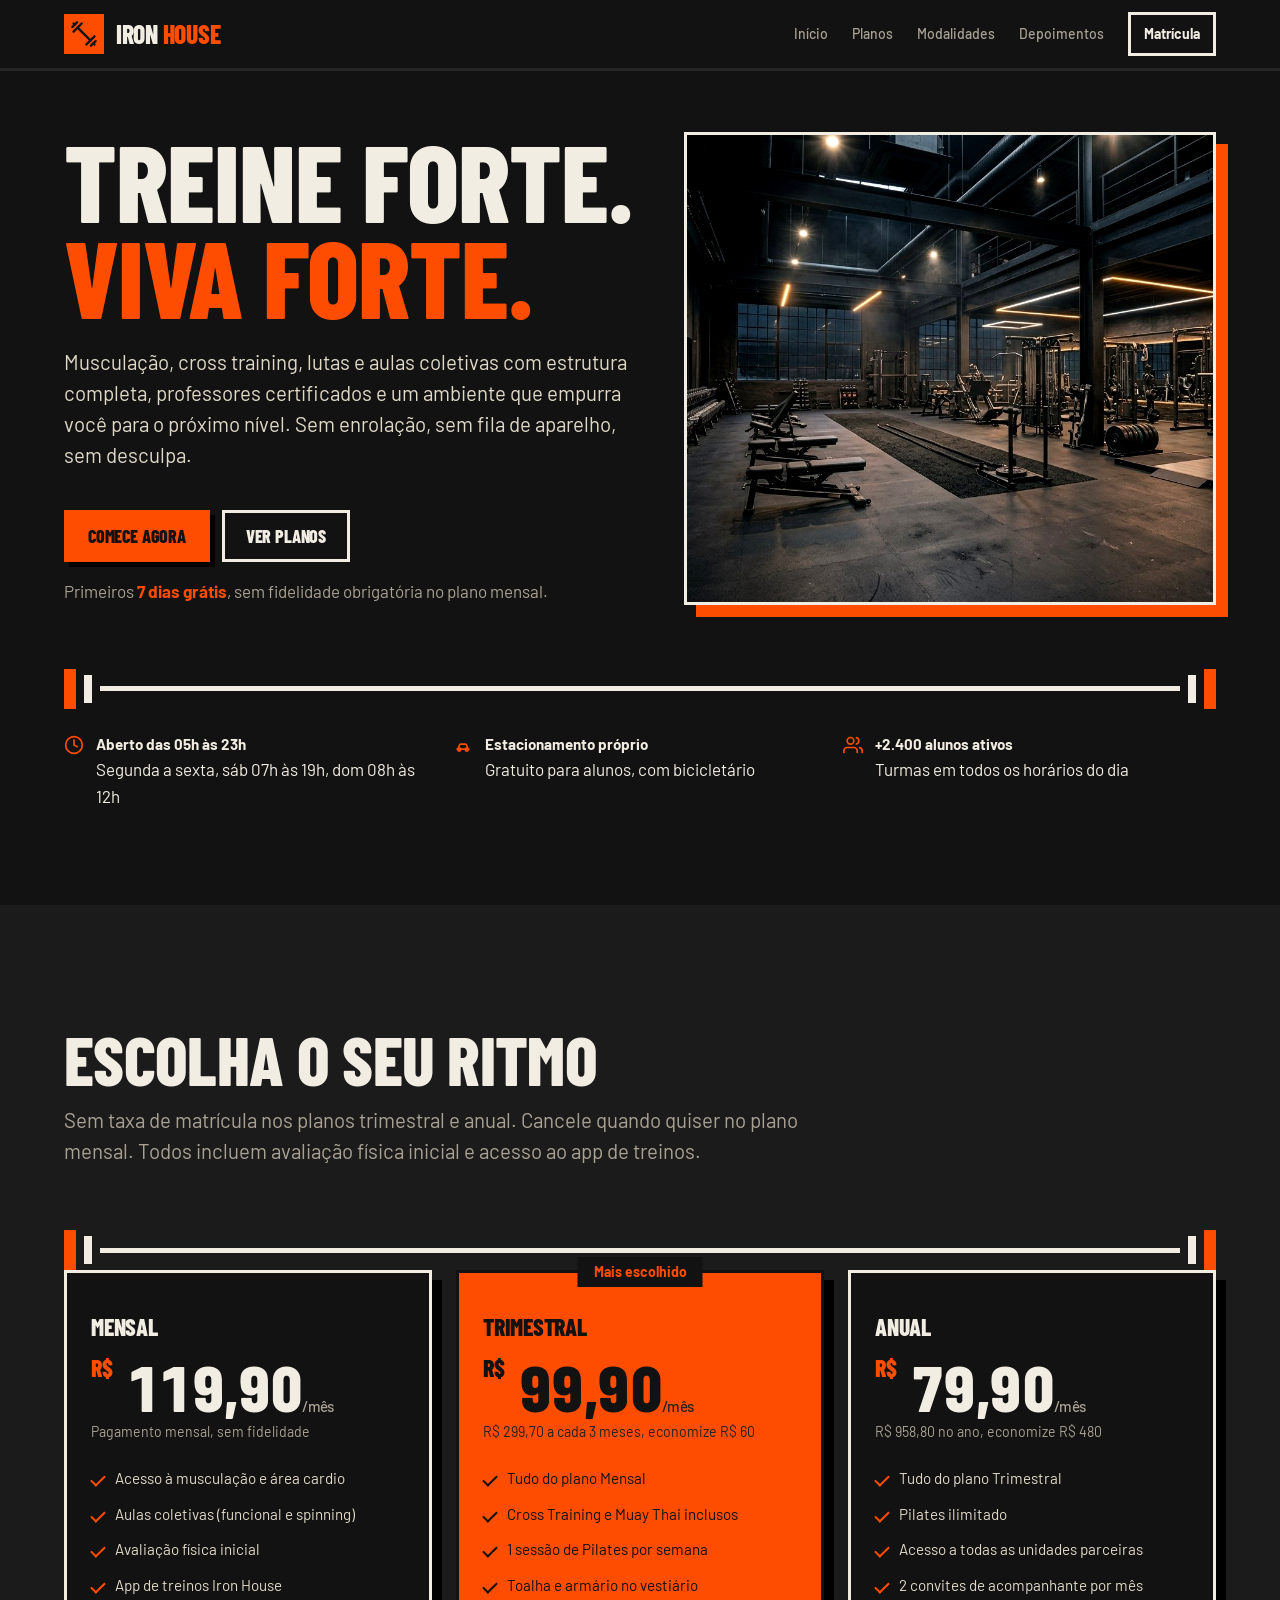
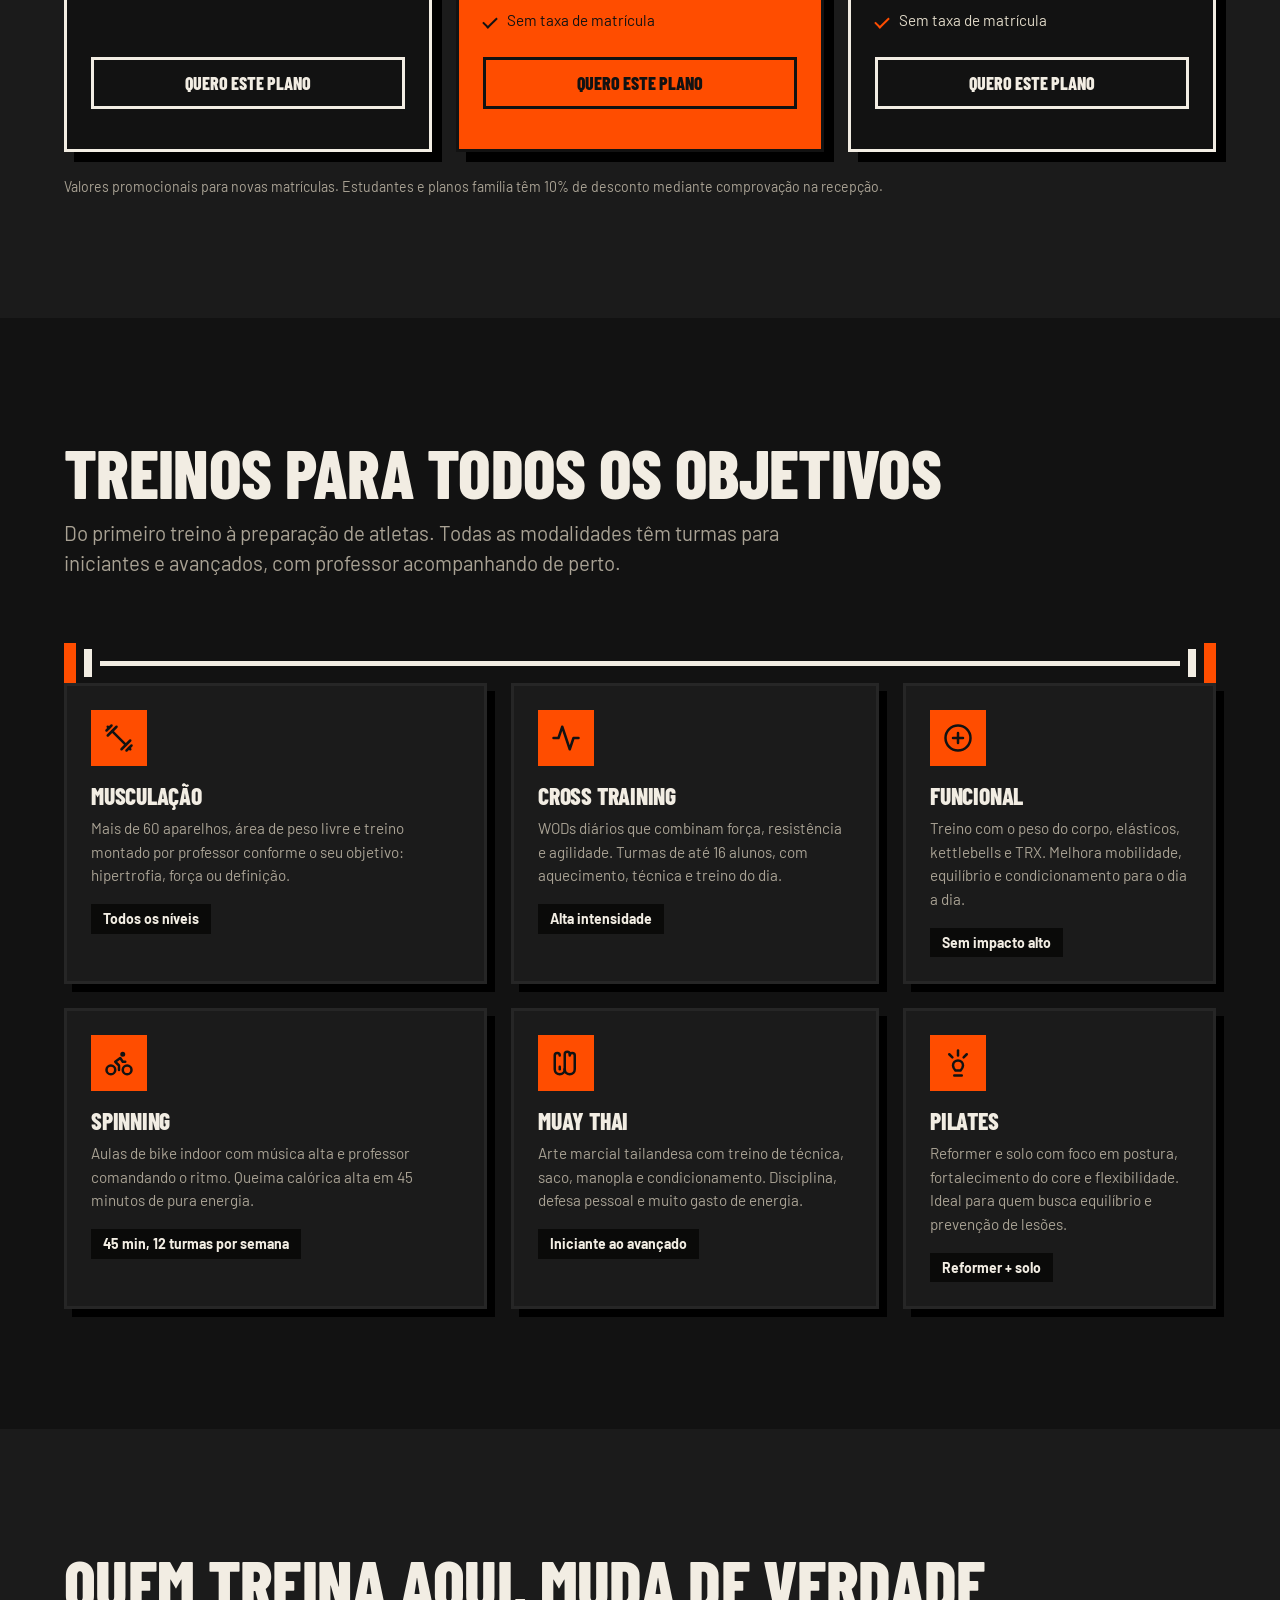
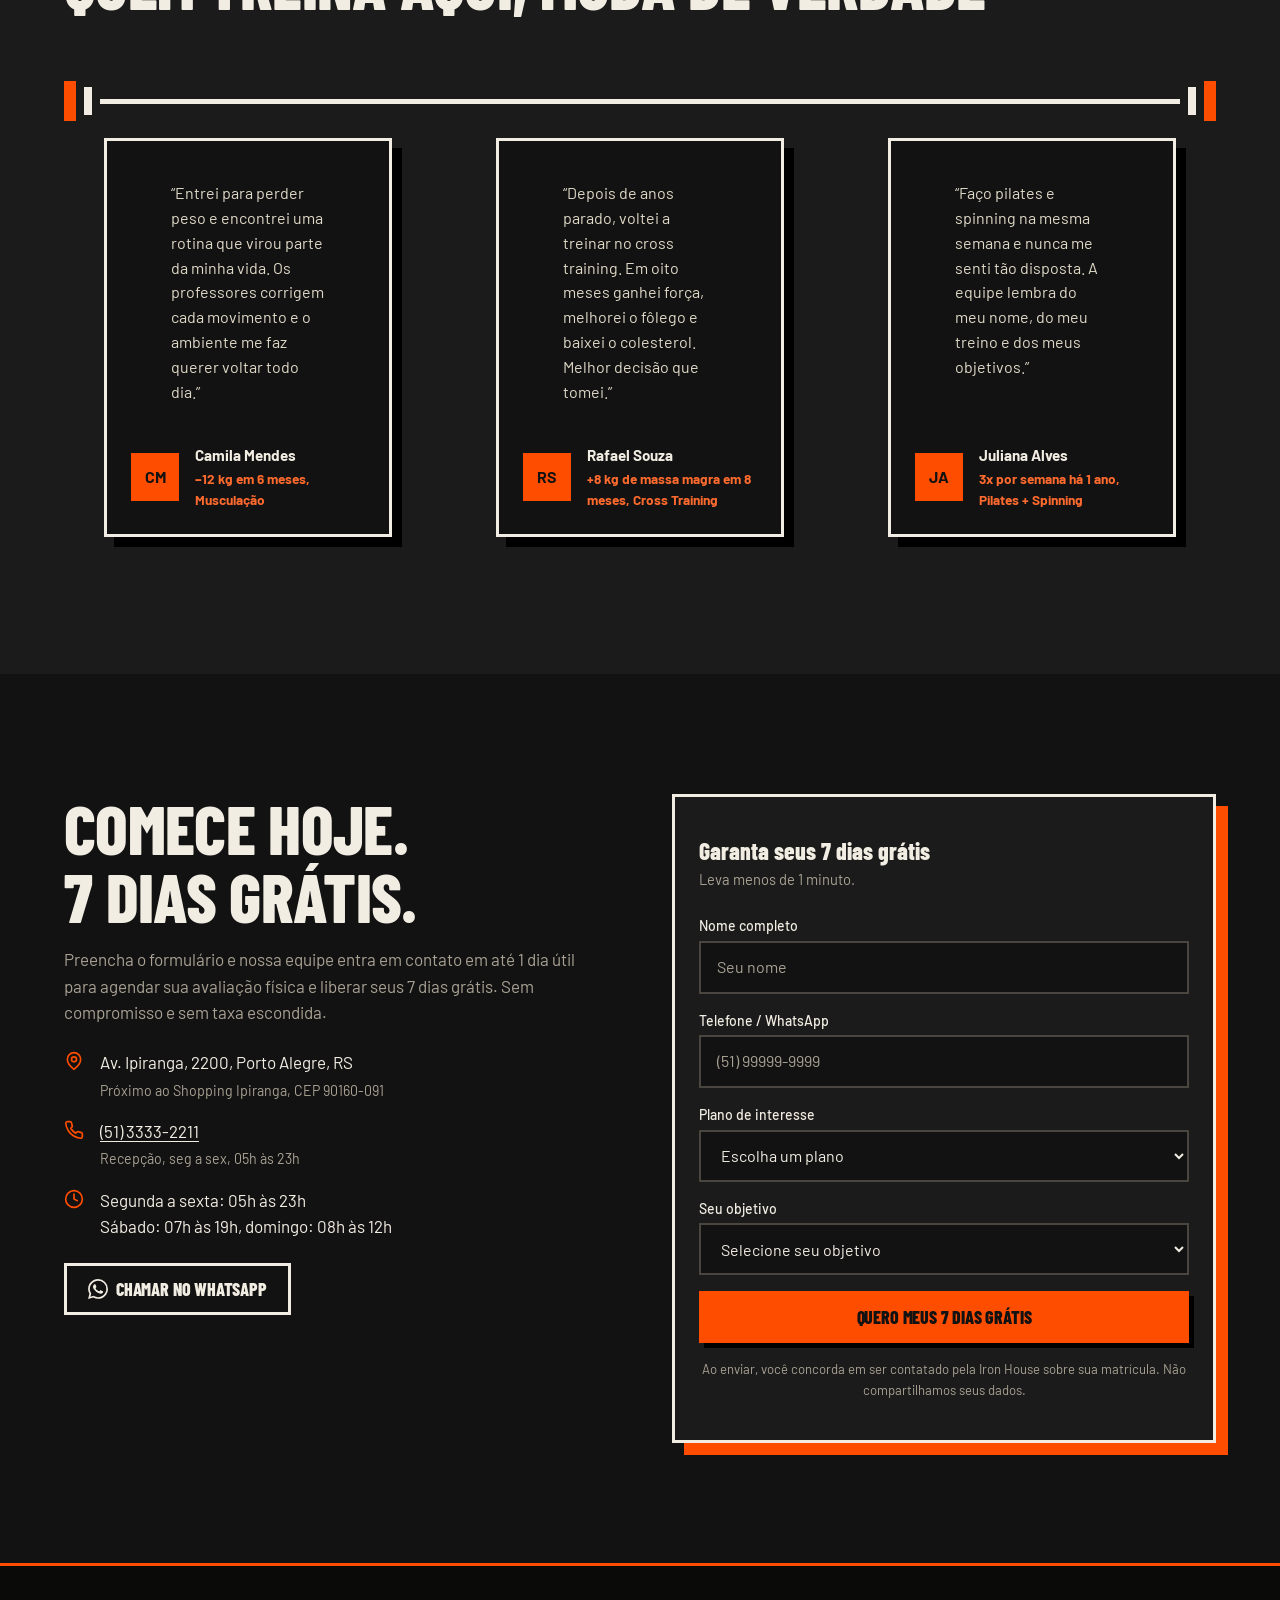
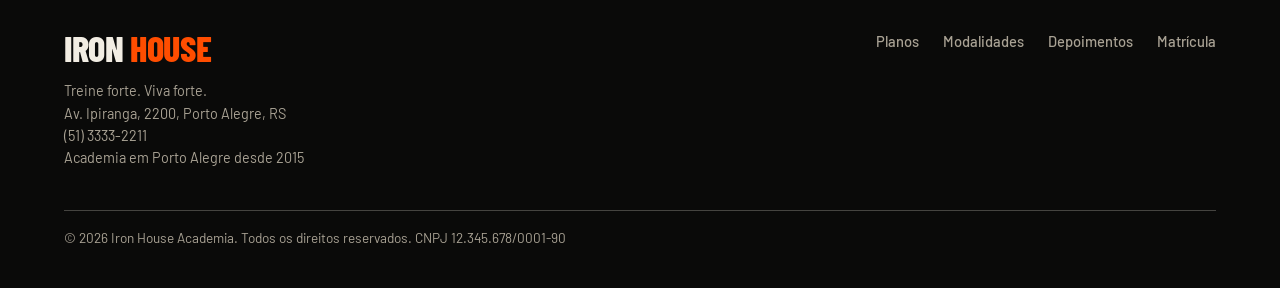
==== commit 8e2587a8: "redesign(academia): identidade bruta, preto + laranja-sinal" ====
--- a/academia/index.html
+++ b/academia/index.html
@@ -50,6 +50,7 @@
             <img src="images/academia-hero.jpg" alt="Treino de musculação na Iron House, em Porto Alegre">
           </figure>
         </div>
+        <div class="barbell" aria-hidden="true"><span></span><span></span><span></span><span></span><span></span></div>
         <ul class="hero-info">
           <li>
             <svg aria-hidden="true" viewBox="0 0 24 24" width="20" height="20" fill="none" stroke="currentColor" stroke-width="2" stroke-linecap="round"><circle cx="12" cy="12" r="10"/><path d="M12 6v6l4 2"/></svg>
@@ -72,6 +73,7 @@
       <div class="container">
         <h2>Escolha o seu ritmo</h2>
         <p class="section-intro">Sem taxa de matrícula nos planos trimestral e anual. Cancele quando quiser no plano mensal. Todos incluem avaliação física inicial e acesso ao app de treinos.</p>
+        <div class="barbell" aria-hidden="true"><span></span><span></span><span></span><span></span><span></span></div>
         <div class="plans-grid">
           <article class="plan-card" data-plan="Mensal">
             <h3>Mensal</h3>
@@ -124,6 +126,7 @@
       <div class="container">
         <h2>Treinos para todos os objetivos</h2>
         <p class="section-intro">Do primeiro treino à preparação de atletas. Todas as modalidades têm turmas para iniciantes e avançados, com professor acompanhando de perto.</p>
+        <div class="barbell" aria-hidden="true"><span></span><span></span><span></span><span></span><span></span></div>
         <div class="modalities-grid">
           <article class="modality-card">
             <div class="modality-icon" aria-hidden="true">
@@ -181,6 +184,7 @@
     <section class="section testimonials" id="depoimentos">
       <div class="container">
         <h2>Quem treina aqui, muda de verdade</h2>
+        <div class="barbell" aria-hidden="true"><span></span><span></span><span></span><span></span><span></span></div>
         <div class="testimonials-grid">
           <figure class="testimonial-card">
             <blockquote>“Entrei para perder peso e encontrei uma rotina que virou parte da minha vida. Os professores corrigem cada movimento e o ambiente me faz querer voltar todo dia.”</blockquote>
--- a/academia/style.css
+++ b/academia/style.css
@@ -2,26 +2,27 @@
  * hero: Stage · nav: edge-aligned bar · footer: mast · imagery: one hero photograph slot (images/academia-hero.jpg, supplied later) · signature: the hero photograph beside the condensed head · piste: night-piste
  * axes: dark/display-condensed/cool · posture: committed · contrast: pass · fold: pass · v2.0.0 */
 /* Hallmark · pre-emit critique: P4 H3 E4 S3 R2 V2 · weakest: E, the old hero buried its head under an eyebrow, a long sub and three info items; the fold now carries the head, one sentence and the primary action, with the info row ruled below */
+/* Hallmark · waive 38iii · accented word appears once, in the hero h1 · the orange second line Viva forte is the gym's shouted rallying cry, kept once in the hero */
 @import url("./tokens.css");
 @import url("./base.css");
 
-/* Night-piste ground: the Piste night variant, declared as tokens. */
+/* Near-black iron ground: flat #121212, bone white ink, one loud signal-orange accent. */
 :root {
   color-scheme: dark;
-  --color-paper: oklch(14% 0.01 260);
-  --color-paper-2: oklch(19% 0.012 260);
-  --color-paper-3: oklch(25% 0.014 260);
-  --color-ink: oklch(98.5% 0.004 260);
-  --color-ink-2: oklch(88% 0.01 260);
-  --color-muted: oklch(72% 0.012 260);
-  --color-rule: oklch(85% 0.008 260);
-  --color-accent: oklch(56% 0.25 265);
-  --color-accent-deep: oklch(46% 0.22 266);
-  --color-accent-ink: oklch(98.5% 0.004 260);
-  --color-accent-text: oklch(74% 0.18 265);
-  --color-focus: oklch(60% 0.22 28);
+  --color-paper: #121212;
+  --color-paper-2: #1B1B1B;
+  --color-paper-3: #262626;
+  --color-ink: #F2EDE3;
+  --color-ink-2: #E0D9C8;
+  --color-muted: #A9A294;
+  --color-rule: #4A463F;
+  --color-accent: #FF4D00;
+  --color-accent-deep: #E64400;
+  --color-accent-ink: #121212;
+  --color-accent-text: #FF6B2E;
+  --color-focus: #FF7A33;
   --color-field: var(--color-accent);
-  --color-error-text: oklch(74% 0.16 27);
+  --color-error-text: #FF8A7A;
 }
 
 body { font-size: 17px; }
@@ -69,34 +70,33 @@
   transition: background-color var(--dur-micro) var(--ease-out), box-shadow var(--dur-micro) var(--ease-out), translate var(--dur-micro) var(--ease-out);
 }
 .btn:active { translate: 0 1px; }
-.btn-primary { background: var(--color-accent); color: var(--color-accent-ink); }
+.btn-primary { background: var(--color-accent); color: var(--color-accent-ink); box-shadow: var(--shadow-btn); }
 .btn-primary:hover { background: var(--color-accent-deep); }
 .btn-outline {
-  background: none;
+  background: var(--color-paper);
   box-shadow: inset 0 0 0 var(--rule-bar) var(--color-ink);
   color: var(--color-ink);
 }
-.btn-outline:hover { background: var(--color-paper-2); }
+.btn-outline:hover { background: var(--color-paper-3); }
 .btn-block { width: 100%; }
 .btn-whatsapp {
-  background: none;
+  background: var(--color-paper);
   box-shadow: inset 0 0 0 var(--rule-bar) var(--color-ink);
   color: var(--color-ink);
   margin-top: var(--space-lg);
 }
-.btn-whatsapp:hover { background: var(--color-paper-2); }
+.btn-whatsapp:hover { background: var(--color-paper-3); }
 
 /* ---------- Header ---------- */
 .site-header {
   position: fixed;
   top: 0; left: 0; right: 0;
   z-index: var(--z-sticky-nav);
-  background: color-mix(in oklab, var(--color-paper) 92%, transparent);
-  backdrop-filter: blur(8px);
-  border-bottom: var(--rule-bar) solid transparent;
+  background: var(--color-paper);
+  border-bottom: var(--rule-bar) solid var(--color-paper-3);
   transition: border-color var(--dur-short) var(--ease-out);
 }
-.site-header.scrolled { border-bottom-color: var(--color-rule); }
+.site-header.scrolled { border-bottom-color: var(--color-accent); }
 .header-inner { display: flex; align-items: center; justify-content: space-between; height: 68px; }
 
 .logo { display: flex; align-items: center; gap: var(--space-sm); }
@@ -114,7 +114,7 @@
   text-transform: uppercase;
   line-height: 1;
 }
-.logo-text em { font-style: normal; color: var(--color-accent-text); }
+.logo-text em { font-style: normal; color: var(--color-accent); }
 
 .main-nav { display: flex; align-items: center; gap: var(--space-lg); }
 .main-nav a {
@@ -136,7 +136,7 @@
   font-size: var(--text-sm);
   transition: background-color var(--dur-micro) var(--ease-out);
 }
-.main-nav a.nav-cta:hover { background: var(--color-paper-2); color: var(--color-ink); }
+.main-nav a.nav-cta:hover { background: var(--color-paper-3); color: var(--color-ink); }
 
 .menu-toggle {
   display: none;
@@ -165,7 +165,8 @@
   align-items: stretch;
 }
 .hero-copy { display: flex; flex-direction: column; justify-content: center; }
-.hero h1 { font-size: clamp(3.75rem, 7.2vw, 7rem); line-height: 0.95; }
+.hero h1 { font-size: clamp(4.25rem, 8.5vw, 8.5rem); line-height: 0.88; letter-spacing: -0.01em; }
+.hero h1 span { color: var(--color-accent); }
 .hero-sub {
   color: var(--color-ink-2);
   font-size: var(--text-lead);
@@ -175,25 +176,35 @@
 }
 .hero-actions { display: flex; flex-wrap: wrap; gap: var(--space-sm); }
 .hero-trial { margin-top: var(--space-md); color: var(--color-muted); }
-.hero-trial strong { color: var(--color-ink); }
+.hero-trial strong { color: var(--color-accent); }
 
 .hero-photo {
   min-height: 460px;
   margin: 0;
-  outline: var(--rule-hair) solid color-mix(in oklab, var(--color-ink) 12%, transparent);
-  outline-offset: -1px;
-}
+  border: var(--rule-bar) solid var(--color-ink);
+  box-shadow: var(--shadow-plate-accent);
+}
+
+/* Plate-loaded barbell divider: heavy plates on a bar, pure CSS. */
+.barbell {
+  display: flex;
+  align-items: center;
+  gap: var(--space-xs);
+  margin-top: var(--space-2xl);
+}
+.barbell span { display: block; flex-shrink: 0; }
+.barbell span:nth-child(1), .barbell span:nth-child(5) { width: 12px; height: 40px; background: var(--color-accent); }
+.barbell span:nth-child(2), .barbell span:nth-child(4) { width: 8px; height: 28px; background: var(--color-ink); }
+.barbell span:nth-child(3) { flex: 1; height: 5px; background: var(--color-ink); }
 
 .hero-info {
   display: grid;
   grid-template-columns: repeat(3, minmax(0, 1fr));
   gap: var(--space-md);
-  margin-top: var(--space-2xl);
-  padding-top: var(--space-lg);
-  border-top: var(--rule-bar) solid var(--color-rule);
+  margin-top: var(--space-lg);
 }
 .hero-info li { display: flex; gap: var(--space-sm); align-items: flex-start; }
-.hero-info svg { color: var(--color-accent-text); flex-shrink: 0; margin-top: var(--space-3xs); }
+.hero-info svg { color: var(--color-accent); flex-shrink: 0; margin-top: var(--space-3xs); }
 .hero-info strong { display: block; font-size: 0.95rem; }
 .hero-info span span { color: var(--color-muted); font-size: 0.85rem; }
 
@@ -208,7 +219,9 @@
 .plan-card {
   position: relative;
   background: var(--color-paper);
-  border-top: var(--rule-bar) solid var(--color-rule);
+  color: var(--color-ink);
+  border: var(--rule-bar) solid var(--color-ink);
+  box-shadow: var(--shadow-plate);
   padding: var(--space-xl) var(--space-lg);
   display: flex; flex-direction: column;
   cursor: pointer;
@@ -219,13 +232,13 @@
 .plan-price {
   font-family: var(--font-display);
   font-weight: var(--display-weight);
-  font-size: clamp(2.75rem, 4vw, 3.5rem);
-  line-height: 1;
+  font-size: clamp(3.5rem, 5vw, 4.75rem);
+  line-height: 0.95;
   letter-spacing: var(--tracking-display);
   font-variant-numeric: tabular-nums;
   margin: var(--space-md) 0 var(--space-2xs);
 }
-.plan-price .currency { font-size: 1.25rem; vertical-align: top; margin-right: var(--space-3xs); }
+.plan-price .currency { font-size: 1.5rem; vertical-align: top; margin-right: var(--space-3xs); color: var(--color-accent); font-variant-numeric: tabular-nums; }
 .plan-price .per { font-family: var(--font-body); font-weight: 500; font-size: 0.95rem; color: var(--color-muted); }
 .plan-note { color: var(--color-muted); font-size: 0.88rem; margin-bottom: var(--space-lg); }
 .plan-card ul { flex: 1; margin-bottom: var(--space-lg); display: flex; flex-direction: column; gap: var(--space-sm); }
@@ -233,18 +246,34 @@
 .plan-card ul li::before {
   content: ""; position: absolute; left: 0; top: var(--space-xs);
   width: 14px; height: 8px;
-  border-left: 2px solid var(--color-accent-text); border-bottom: 2px solid var(--color-accent-text);
+  border-left: 2px solid var(--color-accent); border-bottom: 2px solid var(--color-accent);
   transform: rotate(-45deg);
 }
 .plan-card .btn { width: 100%; }
-.plan-featured { border-top-color: var(--color-accent); }
+.plan-featured {
+  background: var(--color-accent);
+  border-color: var(--color-accent-ink);
+  color: var(--color-accent-ink);
+}
+.plan-featured h3, .plan-featured .plan-price { color: var(--color-accent-ink); }
+.plan-featured .plan-price .currency { color: var(--color-accent-ink); }
+.plan-featured .plan-price .per, .plan-featured .plan-note { color: var(--color-on-accent-muted); }
+.plan-featured ul li { color: var(--color-accent-ink); }
+.plan-featured ul li::before { border-left-color: var(--color-accent-ink); border-bottom-color: var(--color-accent-ink); }
+.plan-featured .btn-primary {
+  background: none;
+  box-shadow: inset 0 0 0 var(--rule-bar) var(--color-accent-ink);
+  color: var(--color-accent-ink);
+}
+.plan-featured .btn-primary:hover { background: var(--color-accent-ink); color: var(--color-accent); }
 .plan-badge {
-  position: absolute; top: -14px; left: 50%; transform: translateX(-50%);
-  background: var(--color-accent); color: var(--color-accent-ink);
+  position: absolute; top: -16px; left: 50%; transform: translateX(-50%);
+  background: var(--color-accent-ink); color: var(--color-accent);
   font-weight: 700; font-size: var(--text-sm);
   padding: var(--space-2xs) var(--space-md); white-space: nowrap;
 }
-.plan-card.selected { border-top-color: var(--color-accent); box-shadow: inset 0 0 0 2px var(--color-accent); }
+.plan-card.selected { border-color: var(--color-accent); box-shadow: var(--shadow-plate), inset 0 0 0 2px var(--color-accent); }
+.plan-featured.selected { border-color: var(--color-accent-ink); box-shadow: var(--shadow-plate), inset 0 0 0 3px var(--color-accent-ink); }
 .plans-footnote { color: var(--color-muted); font-size: 0.88rem; margin-top: var(--space-lg); }
 
 /* ---------- Modalities ---------- */
@@ -255,11 +284,13 @@
 }
 .modality-card {
   background: var(--color-paper-2);
-  border-top: var(--rule-bar) solid var(--color-rule);
+  color: var(--color-ink);
+  border: var(--rule-bar) solid var(--color-paper-3);
+  box-shadow: var(--shadow-card-sm);
   padding: var(--space-lg);
   transition: transform var(--dur-short) var(--ease-out), border-color var(--dur-micro) var(--ease-out);
 }
-.modality-card:hover { border-top-color: var(--color-accent); transform: translateY(-4px); }
+.modality-card:hover { border-color: var(--color-accent); transform: translateY(-4px); }
 .modality-icon {
   display: flex; align-items: center; justify-content: center;
   width: 56px; height: 56px;
@@ -271,7 +302,7 @@
 .modality-tag {
   display: inline-block;
   font-size: var(--text-sm); font-weight: 700;
-  color: var(--color-ink); background: var(--color-paper-3);
+  color: var(--color-ink); background: var(--color-deep);
   padding: var(--space-2xs) var(--space-sm);
 }
 
@@ -284,7 +315,9 @@
 }
 .testimonial-card {
   background: var(--color-paper);
-  border-top: var(--rule-bar) solid var(--color-accent);
+  color: var(--color-ink);
+  border: var(--rule-bar) solid var(--color-ink);
+  box-shadow: var(--shadow-plate);
   padding: var(--space-lg);
   display: flex; flex-direction: column; justify-content: space-between; gap: var(--space-lg);
 }
@@ -310,7 +343,7 @@
 .signup-info h2 { margin-bottom: var(--space-md); }
 .contact-list { display: flex; flex-direction: column; gap: var(--space-md); }
 .contact-list li { display: flex; gap: var(--space-md); align-items: flex-start; }
-.contact-list svg { color: var(--color-accent-text); flex-shrink: 0; margin-top: var(--space-3xs); }
+.contact-list svg { color: var(--color-accent); flex-shrink: 0; margin-top: var(--space-3xs); }
 .contact-list small { color: var(--color-muted); }
 .contact-list a { text-decoration: underline; }
 .contact-list a:hover { color: var(--color-accent-text); }
@@ -318,7 +351,8 @@
 .signup-form-wrap { position: relative; }
 .signup-form, .form-success {
   background: var(--color-paper-2);
-  border-top: var(--rule-bar) solid var(--color-accent);
+  border: var(--rule-bar) solid var(--color-ink);
+  box-shadow: var(--shadow-plate-accent);
   padding: var(--space-xl) var(--space-lg);
 }
 .signup-form h3, .form-success h3 { text-transform: none; letter-spacing: normal; }
@@ -329,7 +363,7 @@
   width: 100%;
   min-height: 52px;
   background: var(--color-paper);
-  border: 1px solid color-mix(in oklab, var(--color-ink) 45%, transparent);
+  border: 2px solid var(--color-rule);
   border-radius: var(--radius-card);
   color: var(--color-ink);
   font-family: var(--font-body);
@@ -355,7 +389,7 @@
 .form-success p { color: var(--color-muted); margin: var(--space-sm) 0 var(--space-lg); }
 
 /* ---------- Footer ---------- */
-.site-footer { border-top: var(--rule-bar) solid var(--color-rule); padding: var(--space-2xl) 0 var(--space-xl); background: var(--color-paper-3); }
+.site-footer { border-top: var(--rule-bar) solid var(--color-accent); padding: var(--space-2xl) 0 var(--space-xl); background: var(--color-deep); color: var(--color-ink); }
 .footer-inner { display: flex; flex-wrap: wrap; gap: var(--space-xl); justify-content: space-between; align-items: flex-start; }
 .footer-brand .logo-text { font-size: 2.25rem; }
 .footer-brand p { color: var(--color-muted); font-size: 0.9rem; margin-top: var(--space-sm); }
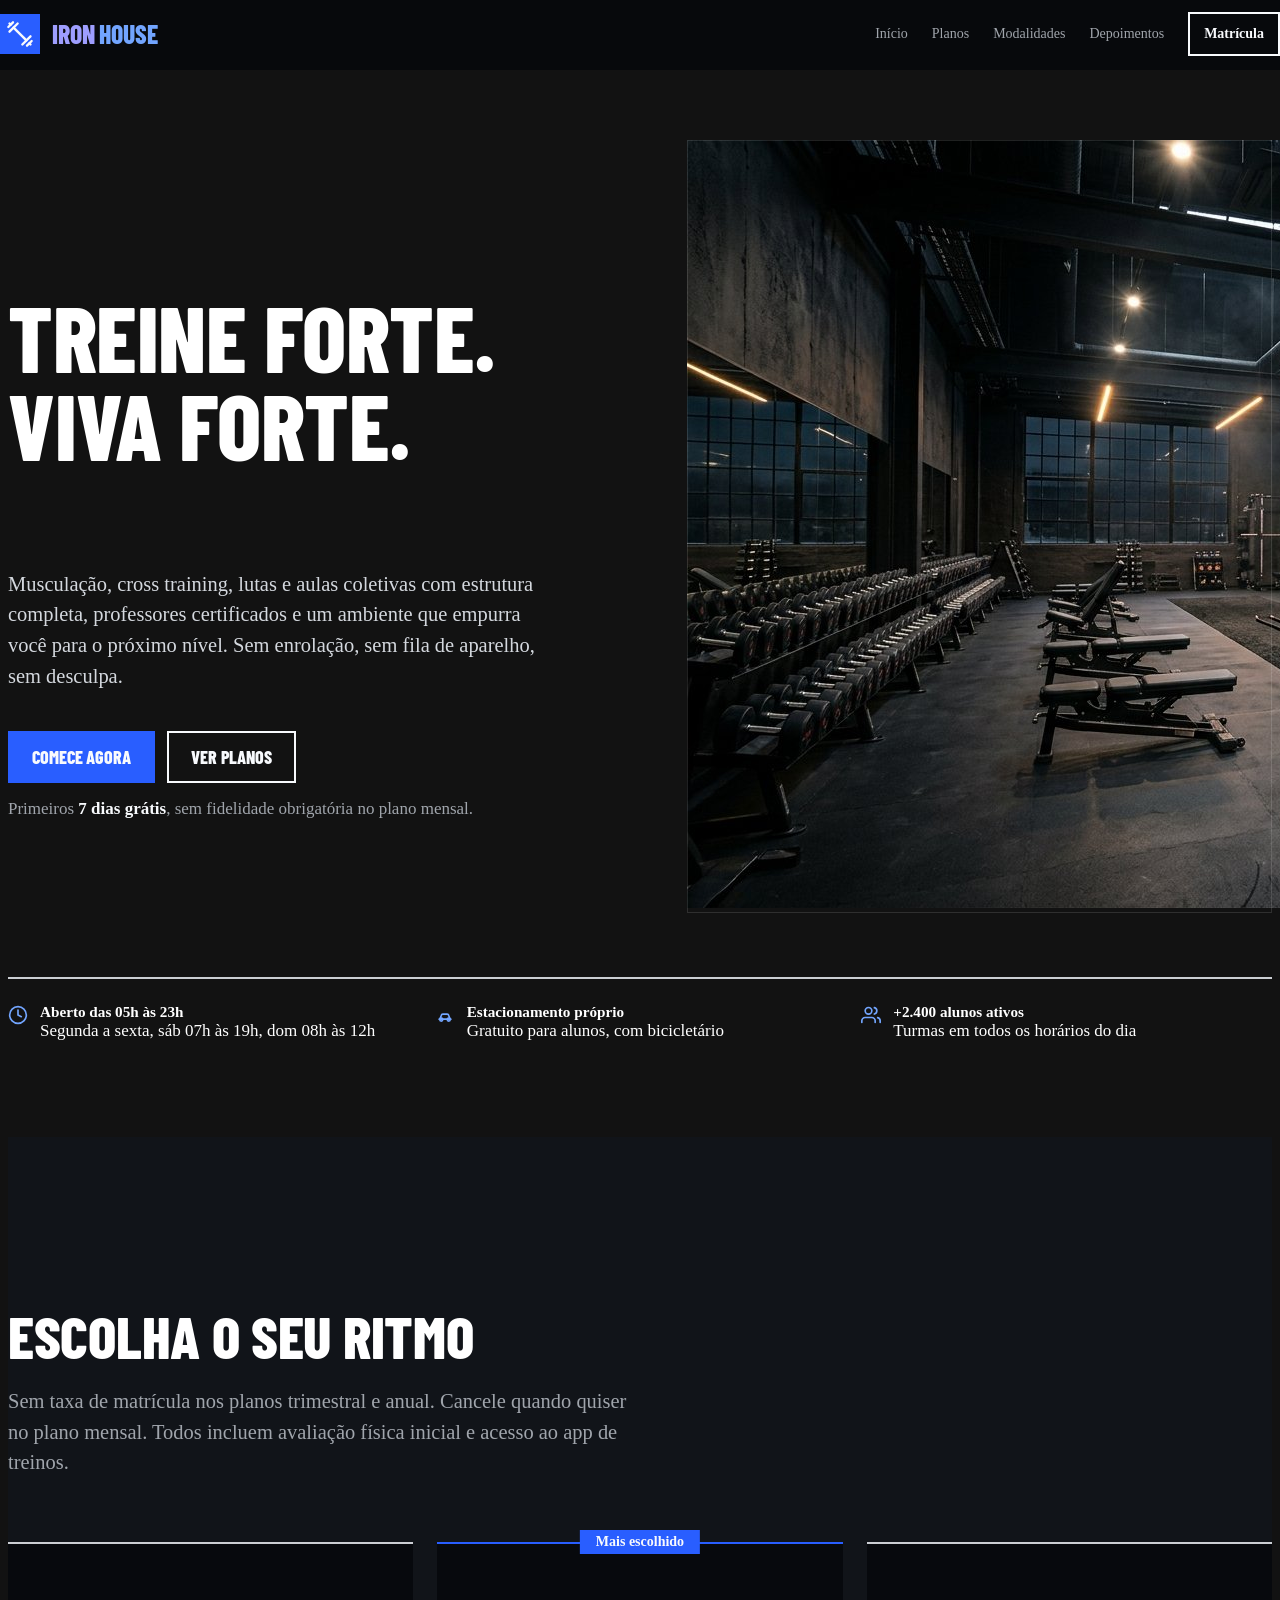
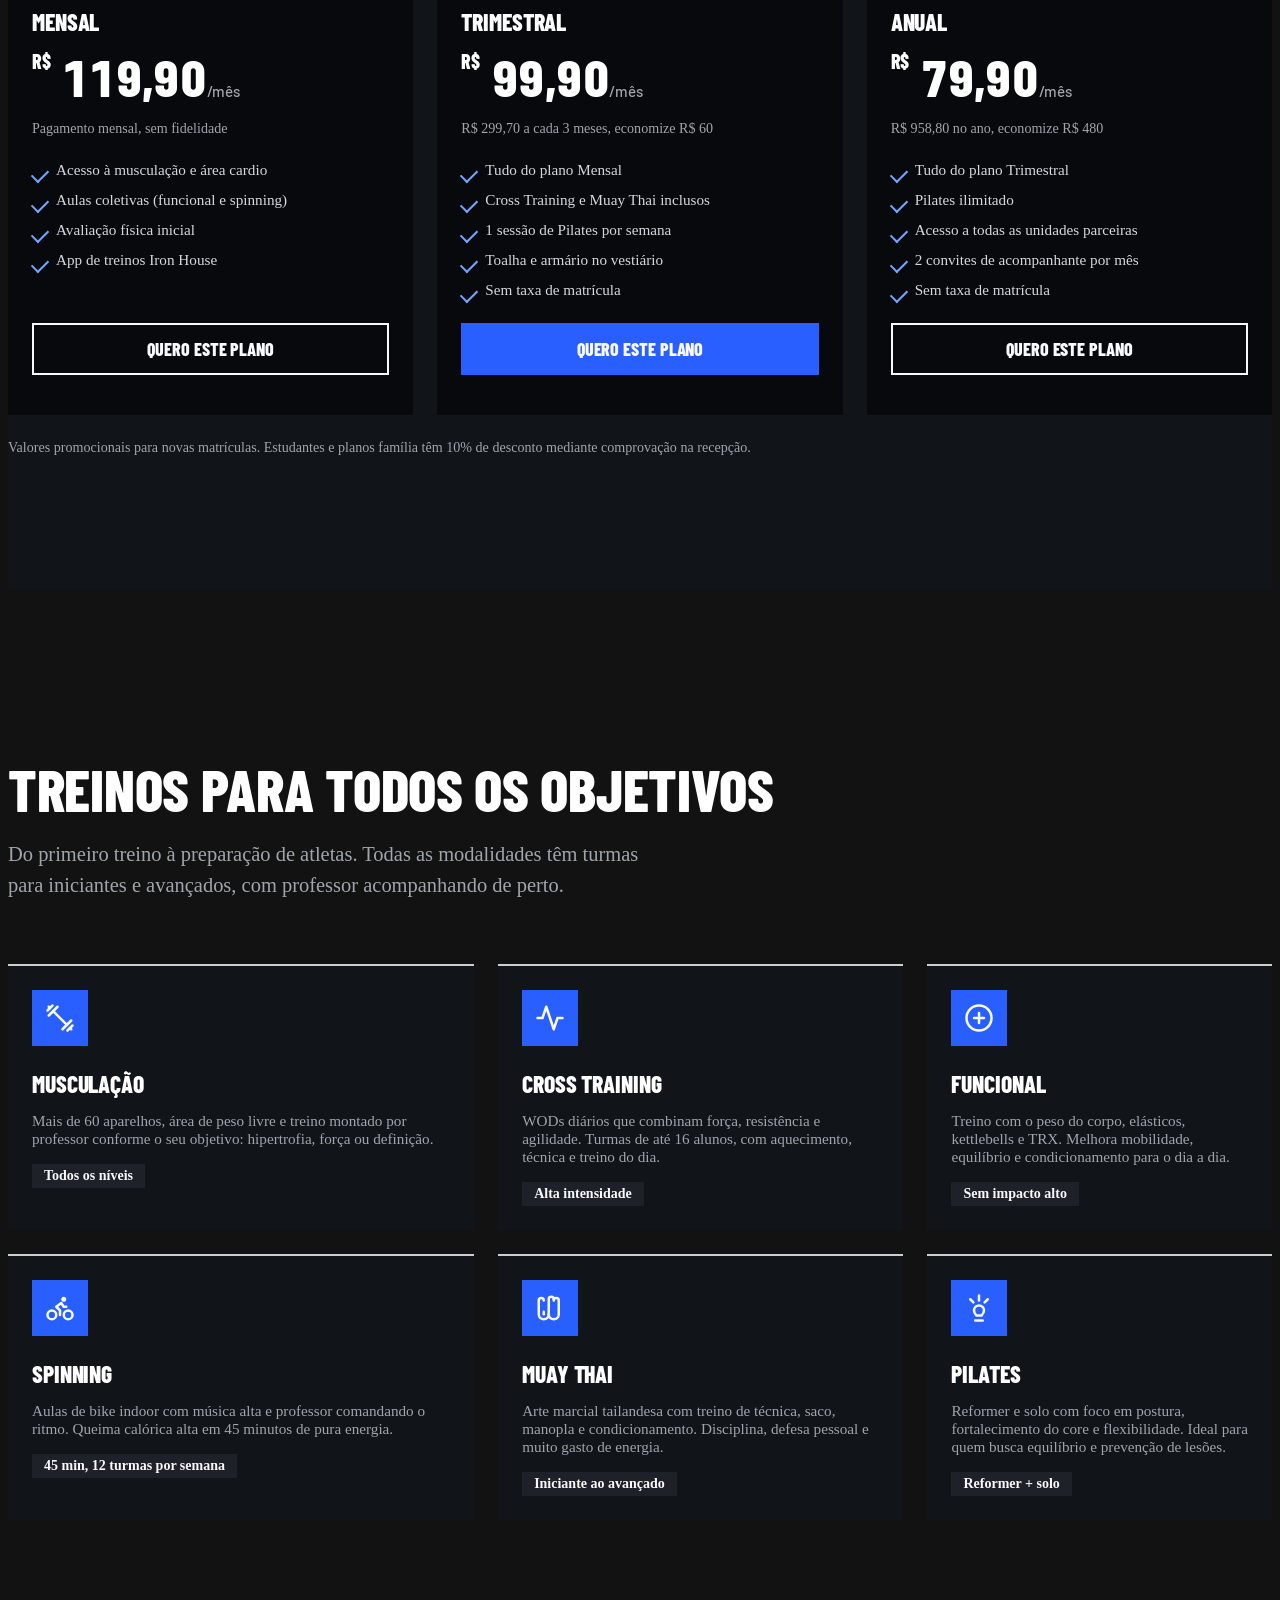
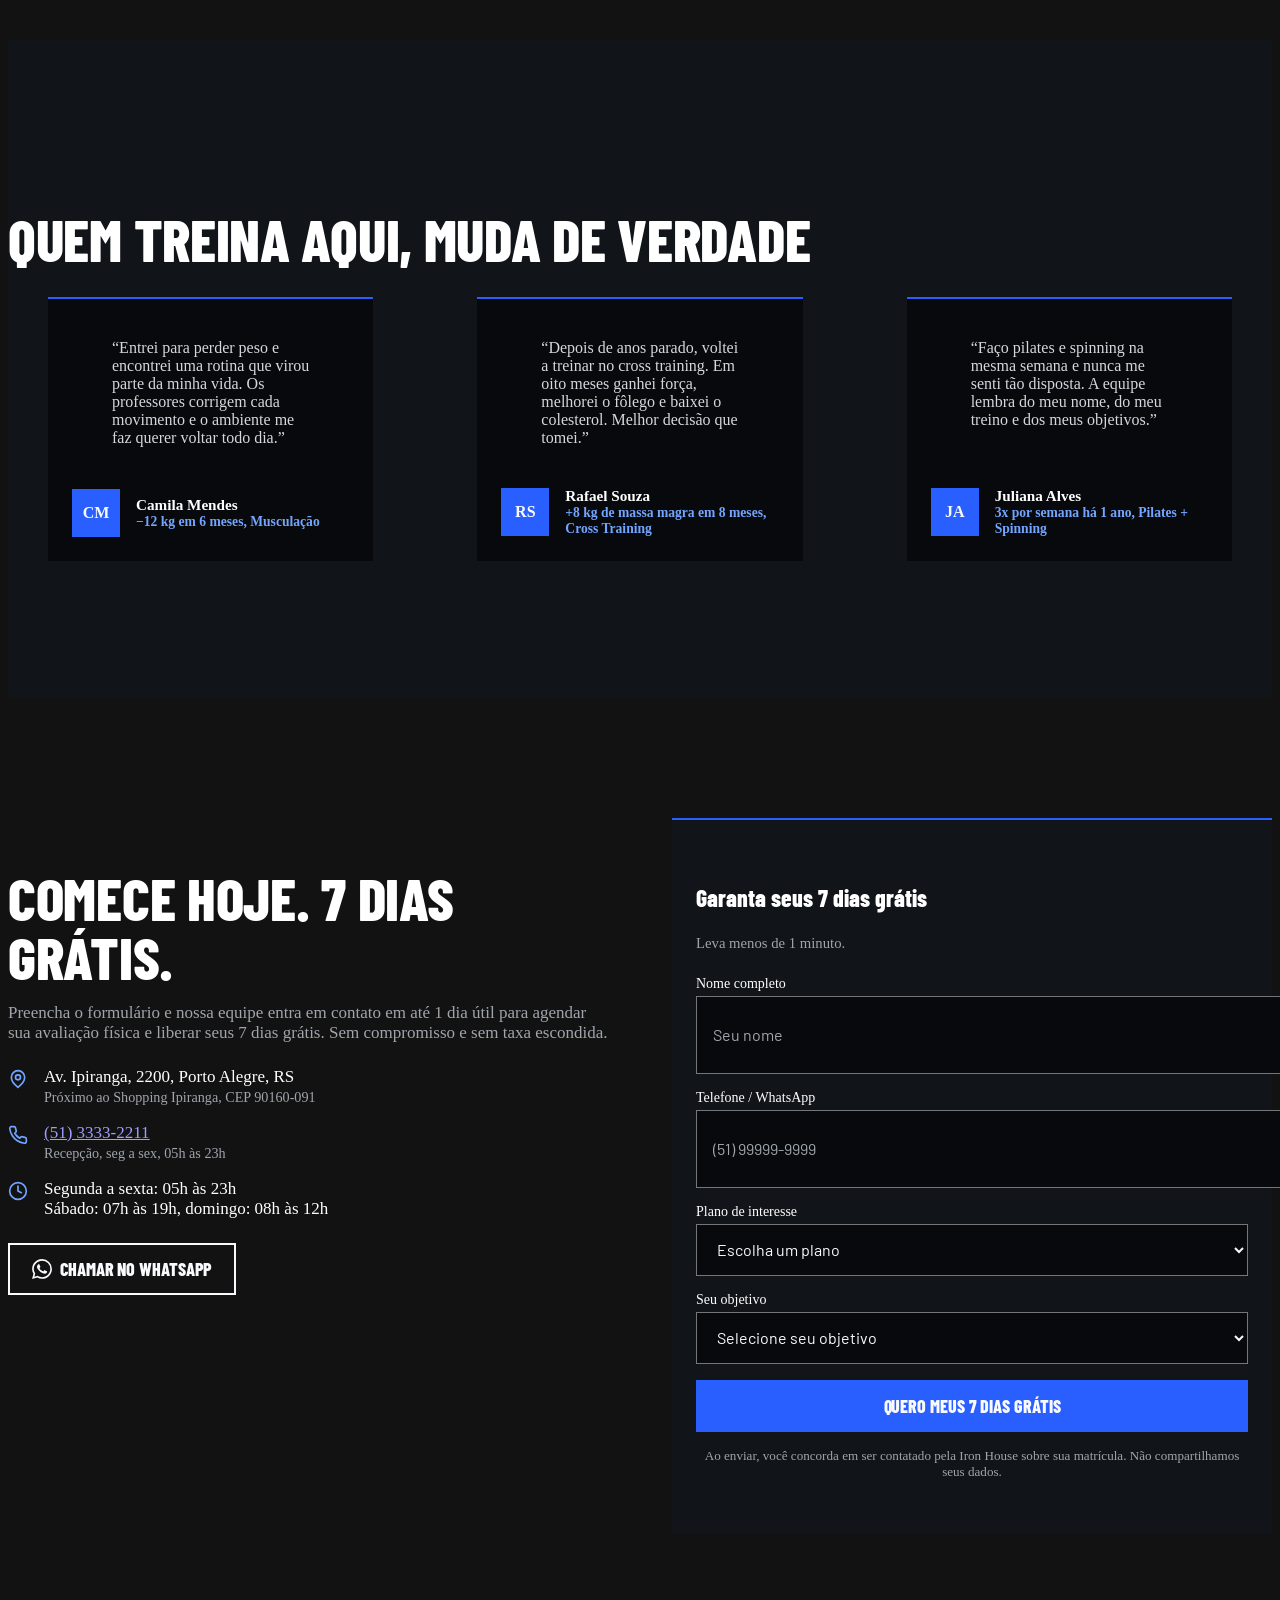
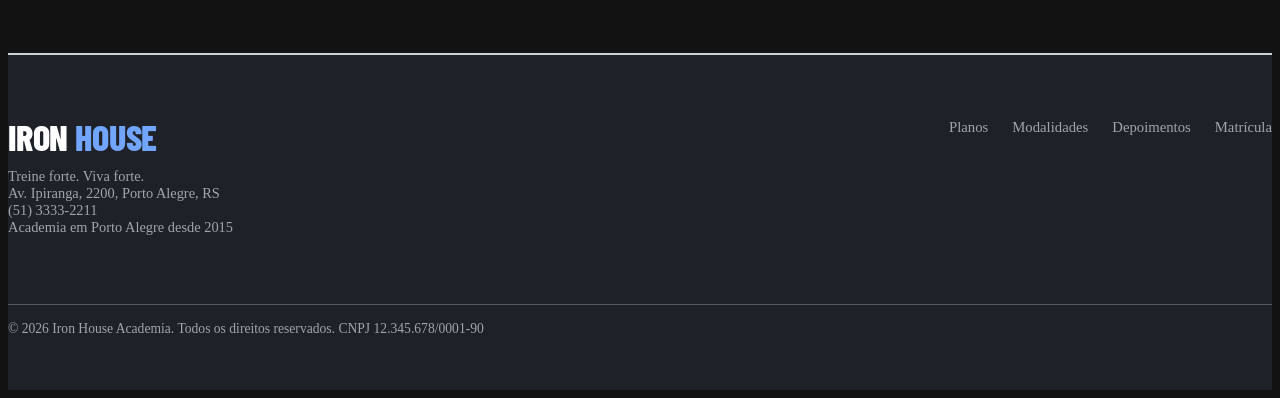
==== commit b2e2b0ef: "revert(academia): restaura design anterior (rodada 1)" ====
--- a/academia/index.html
+++ b/academia/index.html
@@ -50,7 +50,6 @@
             <img src="images/academia-hero.jpg" alt="Treino de musculação na Iron House, em Porto Alegre">
           </figure>
         </div>
-        <div class="barbell" aria-hidden="true"><span></span><span></span><span></span><span></span><span></span></div>
         <ul class="hero-info">
           <li>
             <svg aria-hidden="true" viewBox="0 0 24 24" width="20" height="20" fill="none" stroke="currentColor" stroke-width="2" stroke-linecap="round"><circle cx="12" cy="12" r="10"/><path d="M12 6v6l4 2"/></svg>
@@ -73,7 +72,6 @@
       <div class="container">
         <h2>Escolha o seu ritmo</h2>
         <p class="section-intro">Sem taxa de matrícula nos planos trimestral e anual. Cancele quando quiser no plano mensal. Todos incluem avaliação física inicial e acesso ao app de treinos.</p>
-        <div class="barbell" aria-hidden="true"><span></span><span></span><span></span><span></span><span></span></div>
         <div class="plans-grid">
           <article class="plan-card" data-plan="Mensal">
             <h3>Mensal</h3>
@@ -126,7 +124,6 @@
       <div class="container">
         <h2>Treinos para todos os objetivos</h2>
         <p class="section-intro">Do primeiro treino à preparação de atletas. Todas as modalidades têm turmas para iniciantes e avançados, com professor acompanhando de perto.</p>
-        <div class="barbell" aria-hidden="true"><span></span><span></span><span></span><span></span><span></span></div>
         <div class="modalities-grid">
           <article class="modality-card">
             <div class="modality-icon" aria-hidden="true">
@@ -184,7 +181,6 @@
     <section class="section testimonials" id="depoimentos">
       <div class="container">
         <h2>Quem treina aqui, muda de verdade</h2>
-        <div class="barbell" aria-hidden="true"><span></span><span></span><span></span><span></span><span></span></div>
         <div class="testimonials-grid">
           <figure class="testimonial-card">
             <blockquote>“Entrei para perder peso e encontrei uma rotina que virou parte da minha vida. Os professores corrigem cada movimento e o ambiente me faz querer voltar todo dia.”</blockquote>
--- a/academia/style.css
+++ b/academia/style.css
@@ -2,27 +2,26 @@
  * hero: Stage · nav: edge-aligned bar · footer: mast · imagery: one hero photograph slot (images/academia-hero.jpg, supplied later) · signature: the hero photograph beside the condensed head · piste: night-piste
  * axes: dark/display-condensed/cool · posture: committed · contrast: pass · fold: pass · v2.0.0 */
 /* Hallmark · pre-emit critique: P4 H3 E4 S3 R2 V2 · weakest: E, the old hero buried its head under an eyebrow, a long sub and three info items; the fold now carries the head, one sentence and the primary action, with the info row ruled below */
-/* Hallmark · waive 38iii · accented word appears once, in the hero h1 · the orange second line Viva forte is the gym's shouted rallying cry, kept once in the hero */
 @import url("./tokens.css");
 @import url("./base.css");
 
-/* Near-black iron ground: flat #121212, bone white ink, one loud signal-orange accent. */
+/* Night-piste ground: the Piste night variant, declared as tokens. */
 :root {
   color-scheme: dark;
-  --color-paper: #121212;
-  --color-paper-2: #1B1B1B;
-  --color-paper-3: #262626;
-  --color-ink: #F2EDE3;
-  --color-ink-2: #E0D9C8;
-  --color-muted: #A9A294;
-  --color-rule: #4A463F;
-  --color-accent: #FF4D00;
-  --color-accent-deep: #E64400;
-  --color-accent-ink: #121212;
-  --color-accent-text: #FF6B2E;
-  --color-focus: #FF7A33;
+  --color-paper: oklch(14% 0.01 260);
+  --color-paper-2: oklch(19% 0.012 260);
+  --color-paper-3: oklch(25% 0.014 260);
+  --color-ink: oklch(98.5% 0.004 260);
+  --color-ink-2: oklch(88% 0.01 260);
+  --color-muted: oklch(72% 0.012 260);
+  --color-rule: oklch(85% 0.008 260);
+  --color-accent: oklch(56% 0.25 265);
+  --color-accent-deep: oklch(46% 0.22 266);
+  --color-accent-ink: oklch(98.5% 0.004 260);
+  --color-accent-text: oklch(74% 0.18 265);
+  --color-focus: oklch(60% 0.22 28);
   --color-field: var(--color-accent);
-  --color-error-text: #FF8A7A;
+  --color-error-text: oklch(74% 0.16 27);
 }
 
 body { font-size: 17px; }
@@ -70,33 +69,34 @@
   transition: background-color var(--dur-micro) var(--ease-out), box-shadow var(--dur-micro) var(--ease-out), translate var(--dur-micro) var(--ease-out);
 }
 .btn:active { translate: 0 1px; }
-.btn-primary { background: var(--color-accent); color: var(--color-accent-ink); box-shadow: var(--shadow-btn); }
+.btn-primary { background: var(--color-accent); color: var(--color-accent-ink); }
 .btn-primary:hover { background: var(--color-accent-deep); }
 .btn-outline {
-  background: var(--color-paper);
+  background: none;
   box-shadow: inset 0 0 0 var(--rule-bar) var(--color-ink);
   color: var(--color-ink);
 }
-.btn-outline:hover { background: var(--color-paper-3); }
+.btn-outline:hover { background: var(--color-paper-2); }
 .btn-block { width: 100%; }
 .btn-whatsapp {
-  background: var(--color-paper);
+  background: none;
   box-shadow: inset 0 0 0 var(--rule-bar) var(--color-ink);
   color: var(--color-ink);
   margin-top: var(--space-lg);
 }
-.btn-whatsapp:hover { background: var(--color-paper-3); }
+.btn-whatsapp:hover { background: var(--color-paper-2); }
 
 /* ---------- Header ---------- */
 .site-header {
   position: fixed;
   top: 0; left: 0; right: 0;
   z-index: var(--z-sticky-nav);
-  background: var(--color-paper);
-  border-bottom: var(--rule-bar) solid var(--color-paper-3);
+  background: color-mix(in oklab, var(--color-paper) 92%, transparent);
+  backdrop-filter: blur(8px);
+  border-bottom: var(--rule-bar) solid transparent;
   transition: border-color var(--dur-short) var(--ease-out);
 }
-.site-header.scrolled { border-bottom-color: var(--color-accent); }
+.site-header.scrolled { border-bottom-color: var(--color-rule); }
 .header-inner { display: flex; align-items: center; justify-content: space-between; height: 68px; }
 
 .logo { display: flex; align-items: center; gap: var(--space-sm); }
@@ -114,7 +114,7 @@
   text-transform: uppercase;
   line-height: 1;
 }
-.logo-text em { font-style: normal; color: var(--color-accent); }
+.logo-text em { font-style: normal; color: var(--color-accent-text); }
 
 .main-nav { display: flex; align-items: center; gap: var(--space-lg); }
 .main-nav a {
@@ -136,7 +136,7 @@
   font-size: var(--text-sm);
   transition: background-color var(--dur-micro) var(--ease-out);
 }
-.main-nav a.nav-cta:hover { background: var(--color-paper-3); color: var(--color-ink); }
+.main-nav a.nav-cta:hover { background: var(--color-paper-2); color: var(--color-ink); }
 
 .menu-toggle {
   display: none;
@@ -165,8 +165,7 @@
   align-items: stretch;
 }
 .hero-copy { display: flex; flex-direction: column; justify-content: center; }
-.hero h1 { font-size: clamp(4.25rem, 8.5vw, 8.5rem); line-height: 0.88; letter-spacing: -0.01em; }
-.hero h1 span { color: var(--color-accent); }
+.hero h1 { font-size: clamp(3.75rem, 7.2vw, 7rem); line-height: 0.95; }
 .hero-sub {
   color: var(--color-ink-2);
   font-size: var(--text-lead);
@@ -176,35 +175,25 @@
 }
 .hero-actions { display: flex; flex-wrap: wrap; gap: var(--space-sm); }
 .hero-trial { margin-top: var(--space-md); color: var(--color-muted); }
-.hero-trial strong { color: var(--color-accent); }
+.hero-trial strong { color: var(--color-ink); }
 
 .hero-photo {
   min-height: 460px;
   margin: 0;
-  border: var(--rule-bar) solid var(--color-ink);
-  box-shadow: var(--shadow-plate-accent);
-}
-
-/* Plate-loaded barbell divider: heavy plates on a bar, pure CSS. */
-.barbell {
-  display: flex;
-  align-items: center;
-  gap: var(--space-xs);
-  margin-top: var(--space-2xl);
-}
-.barbell span { display: block; flex-shrink: 0; }
-.barbell span:nth-child(1), .barbell span:nth-child(5) { width: 12px; height: 40px; background: var(--color-accent); }
-.barbell span:nth-child(2), .barbell span:nth-child(4) { width: 8px; height: 28px; background: var(--color-ink); }
-.barbell span:nth-child(3) { flex: 1; height: 5px; background: var(--color-ink); }
+  outline: var(--rule-hair) solid color-mix(in oklab, var(--color-ink) 12%, transparent);
+  outline-offset: -1px;
+}
 
 .hero-info {
   display: grid;
   grid-template-columns: repeat(3, minmax(0, 1fr));
   gap: var(--space-md);
-  margin-top: var(--space-lg);
+  margin-top: var(--space-2xl);
+  padding-top: var(--space-lg);
+  border-top: var(--rule-bar) solid var(--color-rule);
 }
 .hero-info li { display: flex; gap: var(--space-sm); align-items: flex-start; }
-.hero-info svg { color: var(--color-accent); flex-shrink: 0; margin-top: var(--space-3xs); }
+.hero-info svg { color: var(--color-accent-text); flex-shrink: 0; margin-top: var(--space-3xs); }
 .hero-info strong { display: block; font-size: 0.95rem; }
 .hero-info span span { color: var(--color-muted); font-size: 0.85rem; }
 
@@ -219,9 +208,7 @@
 .plan-card {
   position: relative;
   background: var(--color-paper);
-  color: var(--color-ink);
-  border: var(--rule-bar) solid var(--color-ink);
-  box-shadow: var(--shadow-plate);
+  border-top: var(--rule-bar) solid var(--color-rule);
   padding: var(--space-xl) var(--space-lg);
   display: flex; flex-direction: column;
   cursor: pointer;
@@ -232,13 +219,13 @@
 .plan-price {
   font-family: var(--font-display);
   font-weight: var(--display-weight);
-  font-size: clamp(3.5rem, 5vw, 4.75rem);
-  line-height: 0.95;
+  font-size: clamp(2.75rem, 4vw, 3.5rem);
+  line-height: 1;
   letter-spacing: var(--tracking-display);
   font-variant-numeric: tabular-nums;
   margin: var(--space-md) 0 var(--space-2xs);
 }
-.plan-price .currency { font-size: 1.5rem; vertical-align: top; margin-right: var(--space-3xs); color: var(--color-accent); font-variant-numeric: tabular-nums; }
+.plan-price .currency { font-size: 1.25rem; vertical-align: top; margin-right: var(--space-3xs); }
 .plan-price .per { font-family: var(--font-body); font-weight: 500; font-size: 0.95rem; color: var(--color-muted); }
 .plan-note { color: var(--color-muted); font-size: 0.88rem; margin-bottom: var(--space-lg); }
 .plan-card ul { flex: 1; margin-bottom: var(--space-lg); display: flex; flex-direction: column; gap: var(--space-sm); }
@@ -246,34 +233,18 @@
 .plan-card ul li::before {
   content: ""; position: absolute; left: 0; top: var(--space-xs);
   width: 14px; height: 8px;
-  border-left: 2px solid var(--color-accent); border-bottom: 2px solid var(--color-accent);
+  border-left: 2px solid var(--color-accent-text); border-bottom: 2px solid var(--color-accent-text);
   transform: rotate(-45deg);
 }
 .plan-card .btn { width: 100%; }
-.plan-featured {
-  background: var(--color-accent);
-  border-color: var(--color-accent-ink);
-  color: var(--color-accent-ink);
-}
-.plan-featured h3, .plan-featured .plan-price { color: var(--color-accent-ink); }
-.plan-featured .plan-price .currency { color: var(--color-accent-ink); }
-.plan-featured .plan-price .per, .plan-featured .plan-note { color: var(--color-on-accent-muted); }
-.plan-featured ul li { color: var(--color-accent-ink); }
-.plan-featured ul li::before { border-left-color: var(--color-accent-ink); border-bottom-color: var(--color-accent-ink); }
-.plan-featured .btn-primary {
-  background: none;
-  box-shadow: inset 0 0 0 var(--rule-bar) var(--color-accent-ink);
-  color: var(--color-accent-ink);
-}
-.plan-featured .btn-primary:hover { background: var(--color-accent-ink); color: var(--color-accent); }
+.plan-featured { border-top-color: var(--color-accent); }
 .plan-badge {
-  position: absolute; top: -16px; left: 50%; transform: translateX(-50%);
-  background: var(--color-accent-ink); color: var(--color-accent);
+  position: absolute; top: -14px; left: 50%; transform: translateX(-50%);
+  background: var(--color-accent); color: var(--color-accent-ink);
   font-weight: 700; font-size: var(--text-sm);
   padding: var(--space-2xs) var(--space-md); white-space: nowrap;
 }
-.plan-card.selected { border-color: var(--color-accent); box-shadow: var(--shadow-plate), inset 0 0 0 2px var(--color-accent); }
-.plan-featured.selected { border-color: var(--color-accent-ink); box-shadow: var(--shadow-plate), inset 0 0 0 3px var(--color-accent-ink); }
+.plan-card.selected { border-top-color: var(--color-accent); box-shadow: inset 0 0 0 2px var(--color-accent); }
 .plans-footnote { color: var(--color-muted); font-size: 0.88rem; margin-top: var(--space-lg); }
 
 /* ---------- Modalities ---------- */
@@ -284,13 +255,11 @@
 }
 .modality-card {
   background: var(--color-paper-2);
-  color: var(--color-ink);
-  border: var(--rule-bar) solid var(--color-paper-3);
-  box-shadow: var(--shadow-card-sm);
+  border-top: var(--rule-bar) solid var(--color-rule);
   padding: var(--space-lg);
   transition: transform var(--dur-short) var(--ease-out), border-color var(--dur-micro) var(--ease-out);
 }
-.modality-card:hover { border-color: var(--color-accent); transform: translateY(-4px); }
+.modality-card:hover { border-top-color: var(--color-accent); transform: translateY(-4px); }
 .modality-icon {
   display: flex; align-items: center; justify-content: center;
   width: 56px; height: 56px;
@@ -302,7 +271,7 @@
 .modality-tag {
   display: inline-block;
   font-size: var(--text-sm); font-weight: 700;
-  color: var(--color-ink); background: var(--color-deep);
+  color: var(--color-ink); background: var(--color-paper-3);
   padding: var(--space-2xs) var(--space-sm);
 }
 
@@ -315,9 +284,7 @@
 }
 .testimonial-card {
   background: var(--color-paper);
-  color: var(--color-ink);
-  border: var(--rule-bar) solid var(--color-ink);
-  box-shadow: var(--shadow-plate);
+  border-top: var(--rule-bar) solid var(--color-accent);
   padding: var(--space-lg);
   display: flex; flex-direction: column; justify-content: space-between; gap: var(--space-lg);
 }
@@ -343,7 +310,7 @@
 .signup-info h2 { margin-bottom: var(--space-md); }
 .contact-list { display: flex; flex-direction: column; gap: var(--space-md); }
 .contact-list li { display: flex; gap: var(--space-md); align-items: flex-start; }
-.contact-list svg { color: var(--color-accent); flex-shrink: 0; margin-top: var(--space-3xs); }
+.contact-list svg { color: var(--color-accent-text); flex-shrink: 0; margin-top: var(--space-3xs); }
 .contact-list small { color: var(--color-muted); }
 .contact-list a { text-decoration: underline; }
 .contact-list a:hover { color: var(--color-accent-text); }
@@ -351,8 +318,7 @@
 .signup-form-wrap { position: relative; }
 .signup-form, .form-success {
   background: var(--color-paper-2);
-  border: var(--rule-bar) solid var(--color-ink);
-  box-shadow: var(--shadow-plate-accent);
+  border-top: var(--rule-bar) solid var(--color-accent);
   padding: var(--space-xl) var(--space-lg);
 }
 .signup-form h3, .form-success h3 { text-transform: none; letter-spacing: normal; }
@@ -363,7 +329,7 @@
   width: 100%;
   min-height: 52px;
   background: var(--color-paper);
-  border: 2px solid var(--color-rule);
+  border: 1px solid color-mix(in oklab, var(--color-ink) 45%, transparent);
   border-radius: var(--radius-card);
   color: var(--color-ink);
   font-family: var(--font-body);
@@ -389,7 +355,7 @@
 .form-success p { color: var(--color-muted); margin: var(--space-sm) 0 var(--space-lg); }
 
 /* ---------- Footer ---------- */
-.site-footer { border-top: var(--rule-bar) solid var(--color-accent); padding: var(--space-2xl) 0 var(--space-xl); background: var(--color-deep); color: var(--color-ink); }
+.site-footer { border-top: var(--rule-bar) solid var(--color-rule); padding: var(--space-2xl) 0 var(--space-xl); background: var(--color-paper-3); }
 .footer-inner { display: flex; flex-wrap: wrap; gap: var(--space-xl); justify-content: space-between; align-items: flex-start; }
 .footer-brand .logo-text { font-size: 2.25rem; }
 .footer-brand p { color: var(--color-muted); font-size: 0.9rem; margin-top: var(--space-sm); }
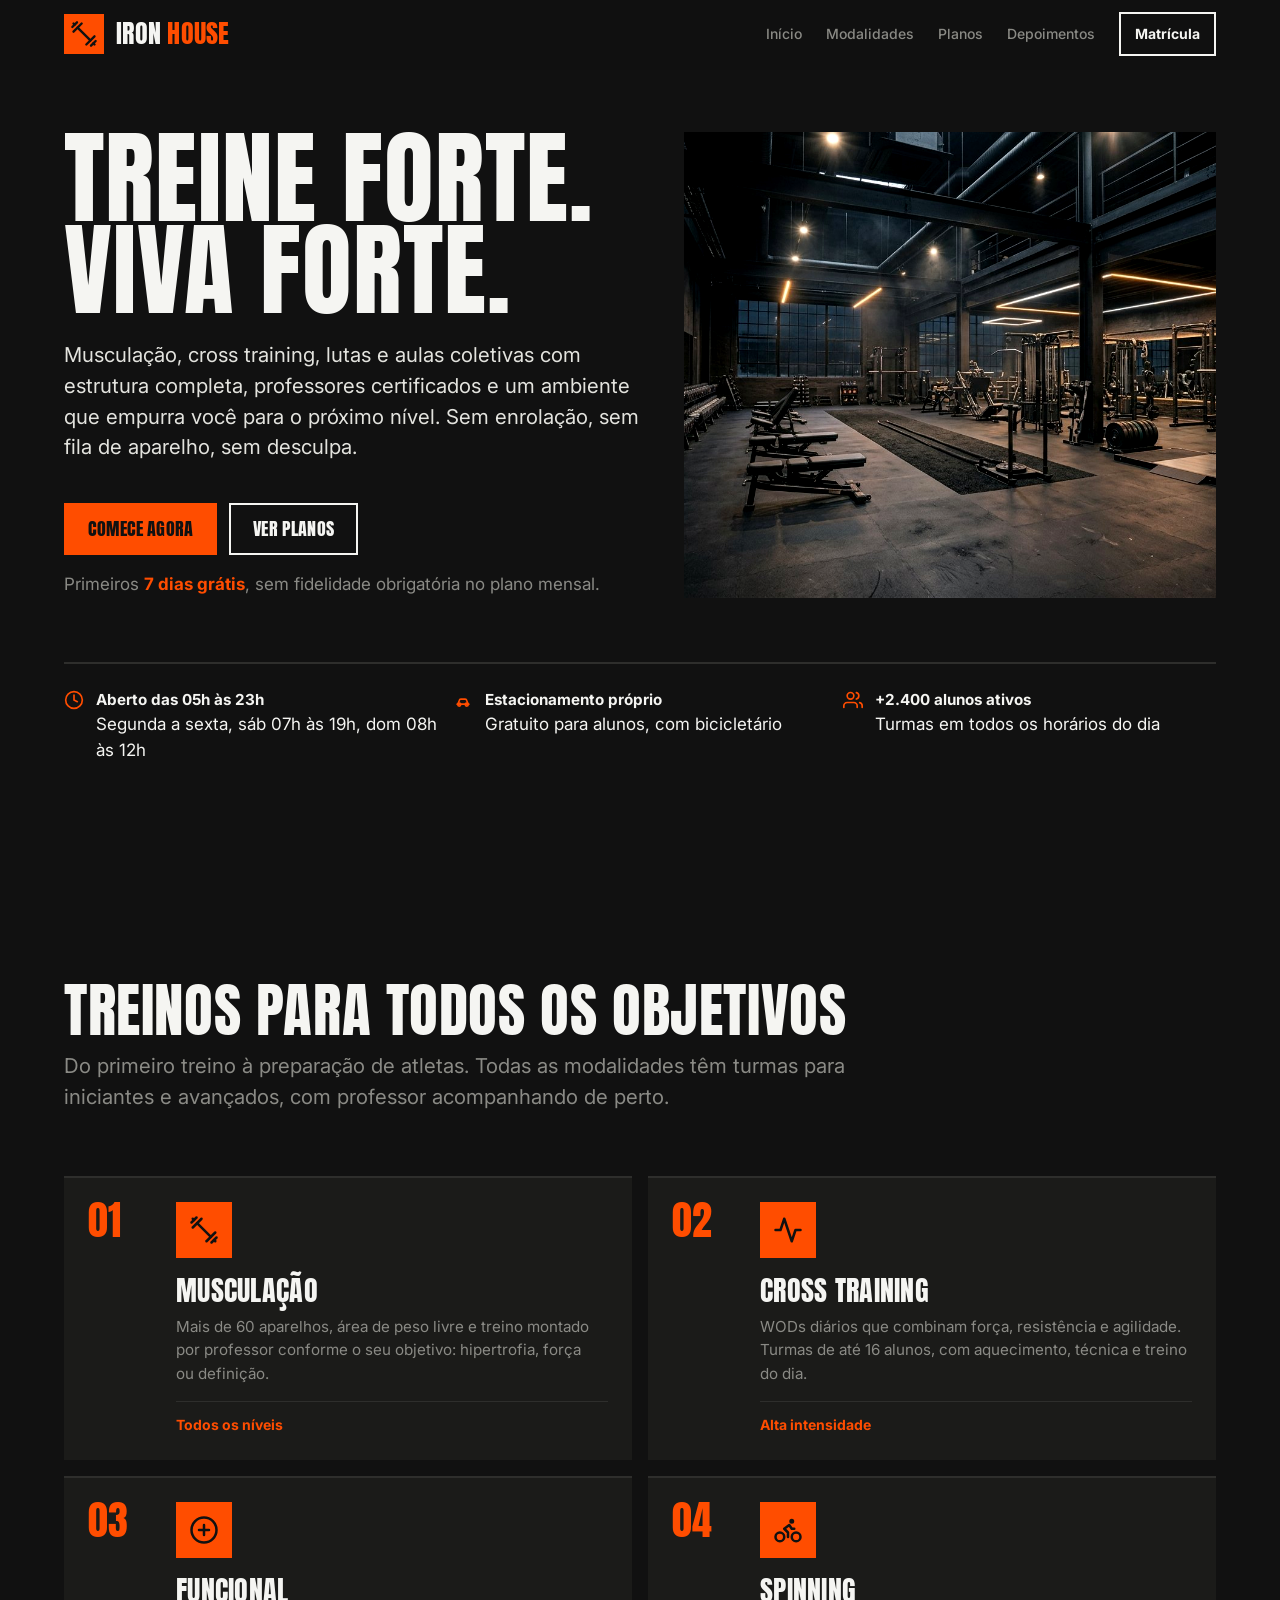
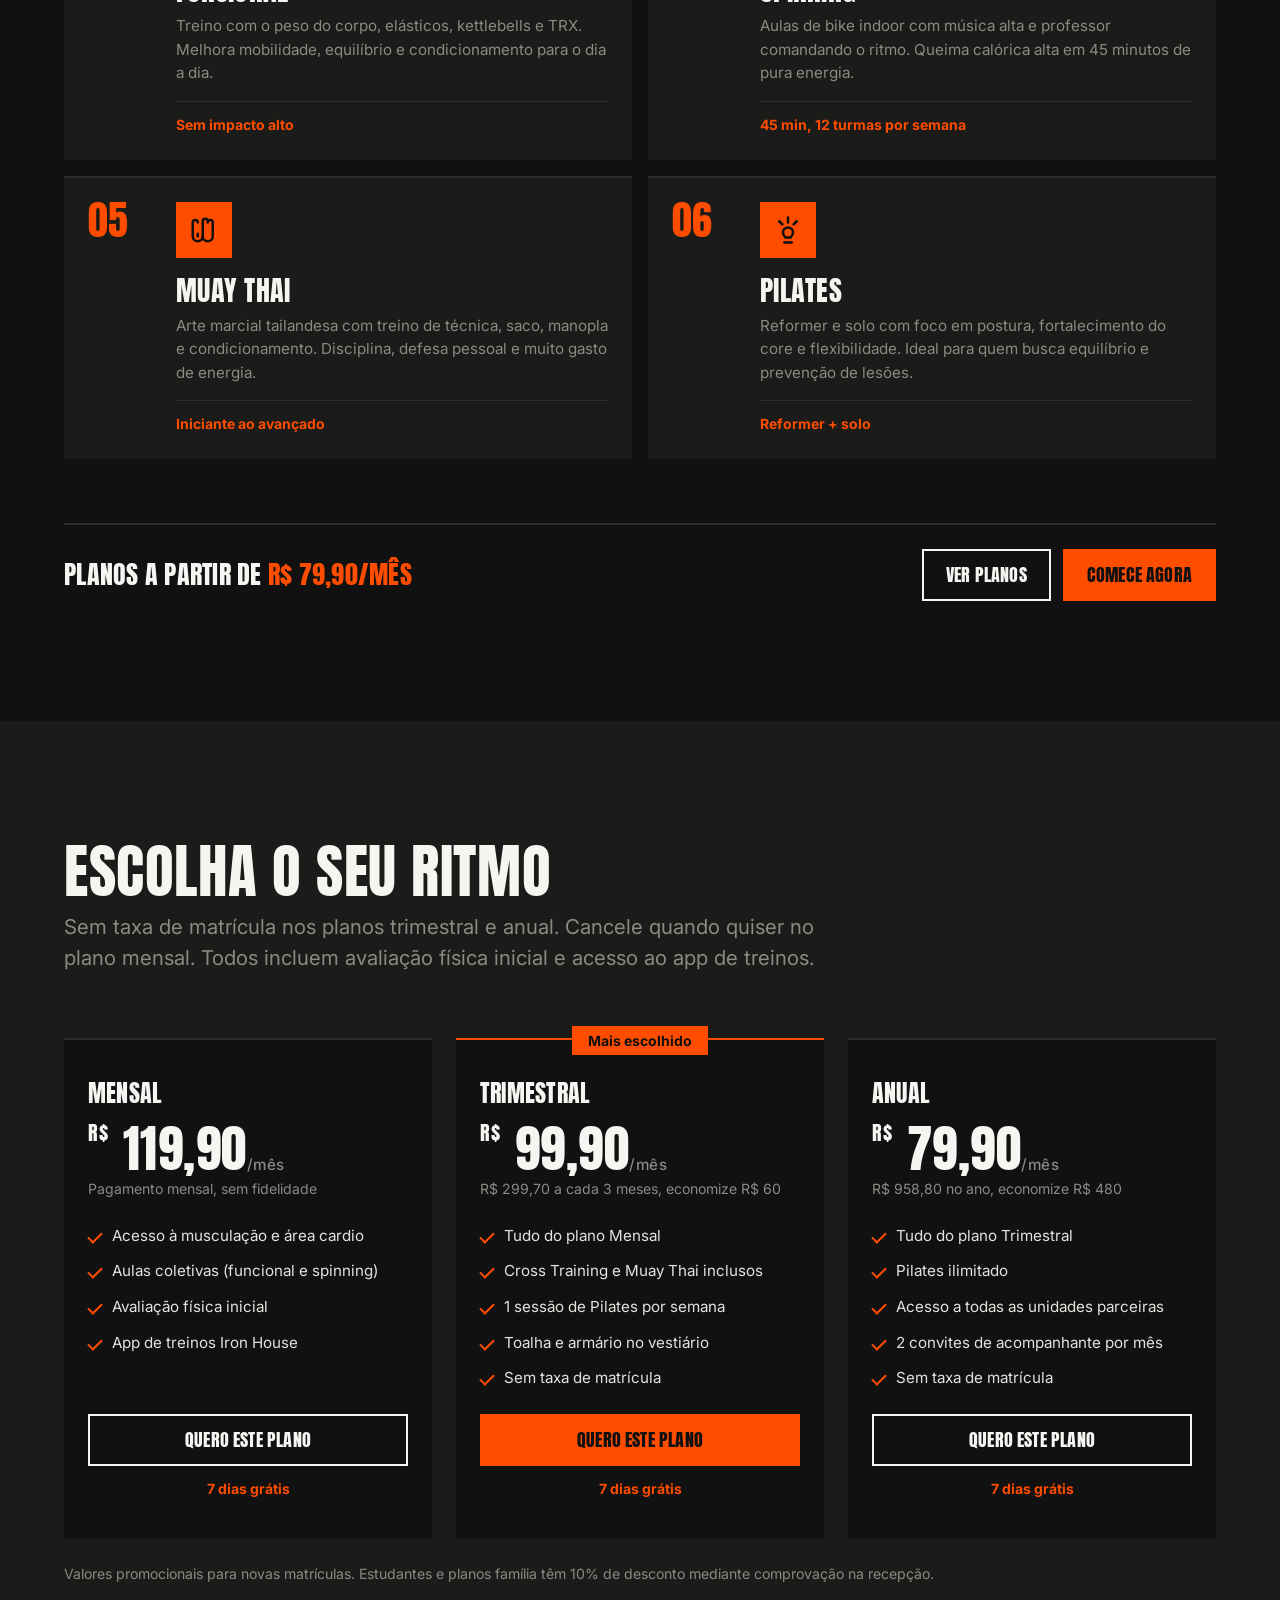
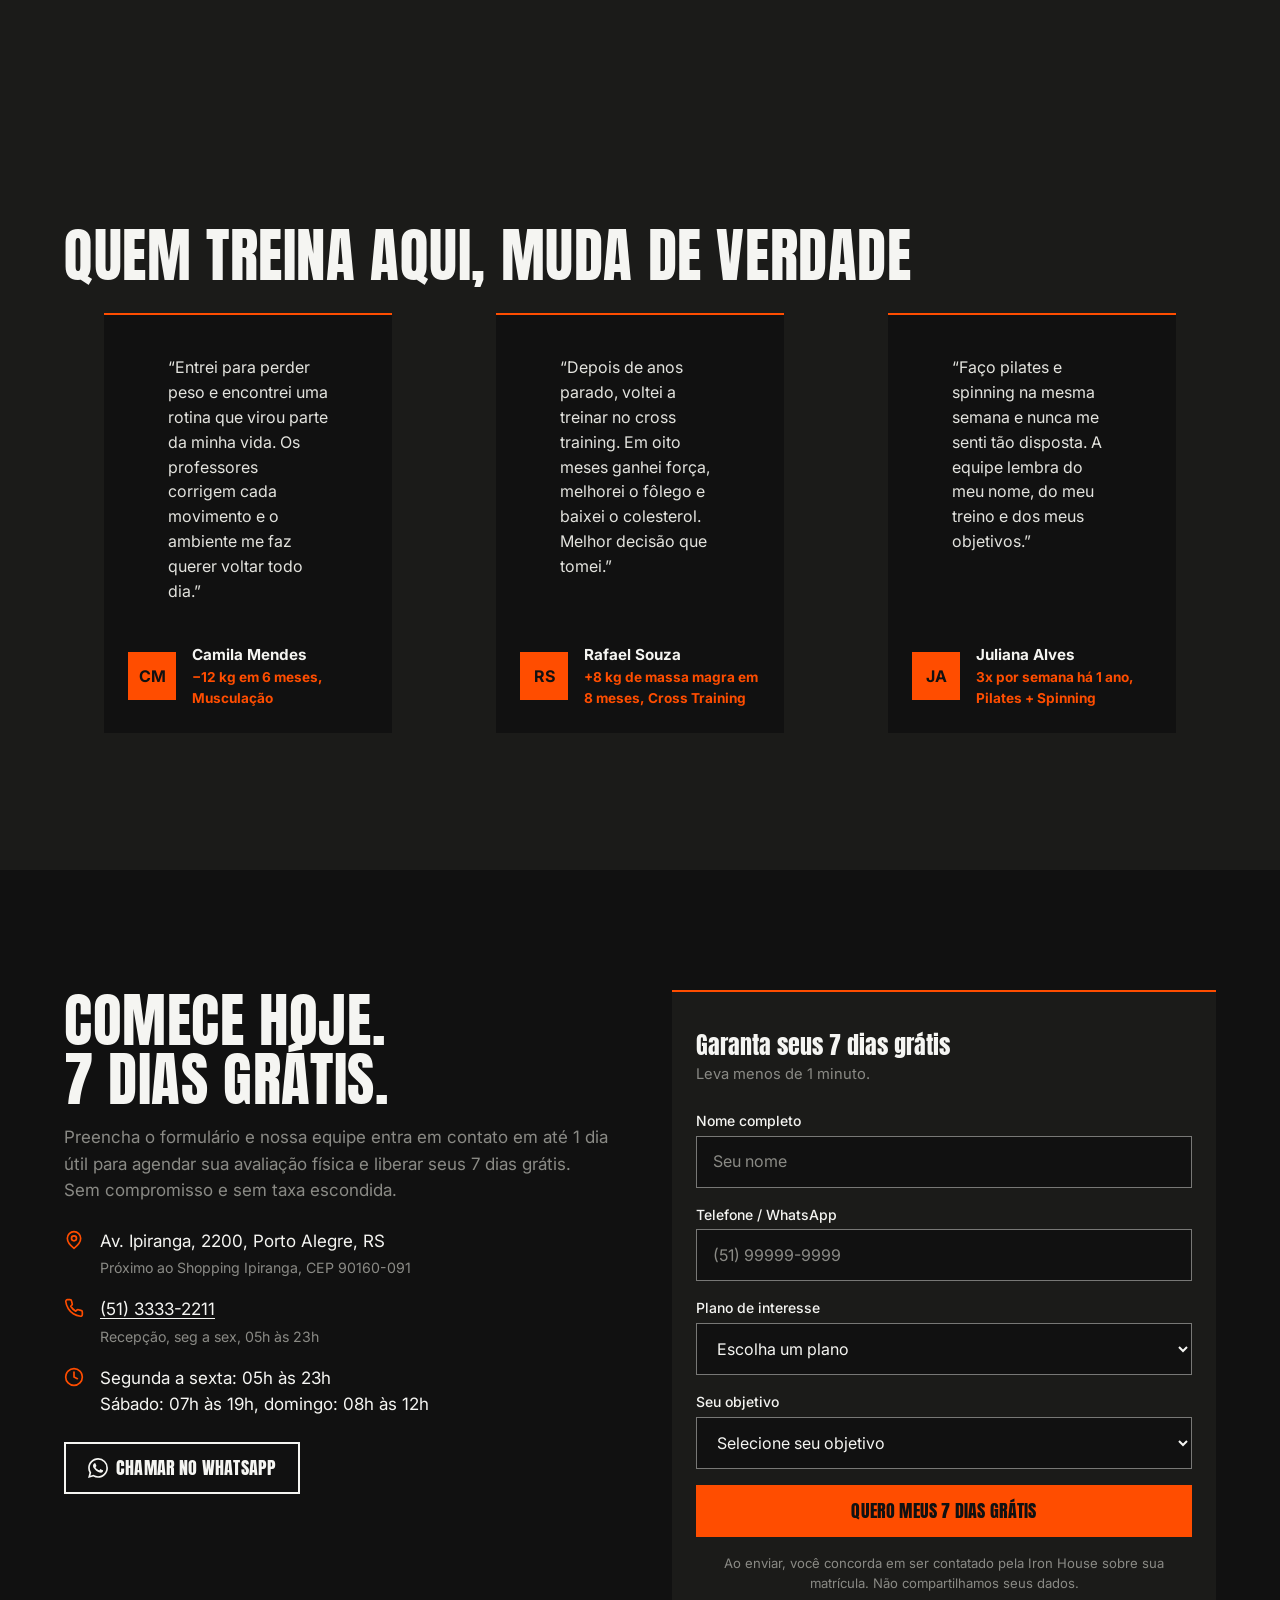
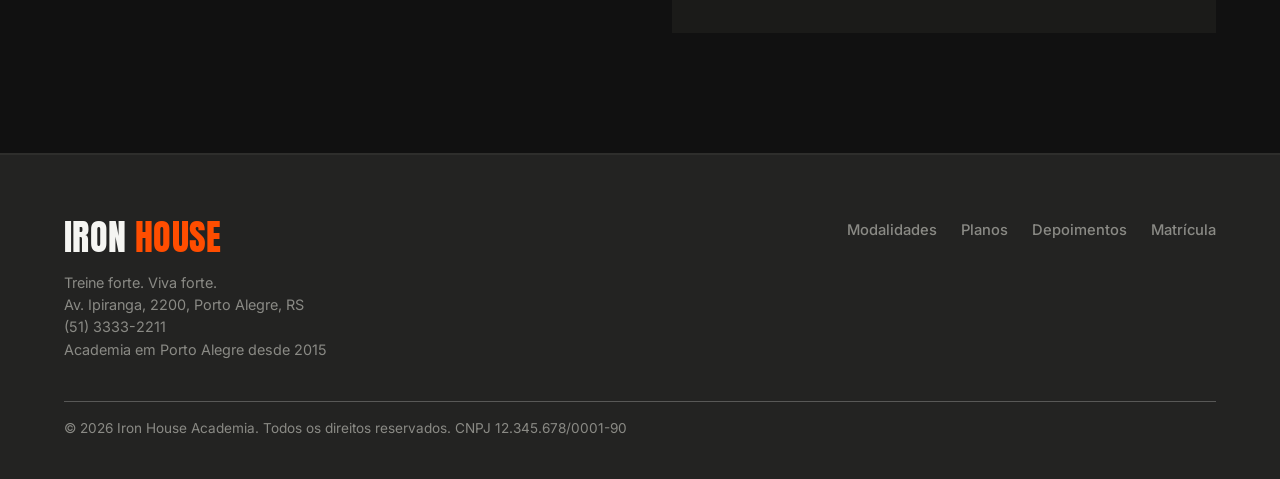
==== commit 8eb37fcc: "redesign(academia): padroes reais, grade de aulas + preco real" ====
--- a/academia/index.html
+++ b/academia/index.html
@@ -7,7 +7,7 @@
   <title>Iron House Academia: Treine forte. Viva forte. | Porto Alegre</title>
   <link rel="preconnect" href="https://fonts.googleapis.com">
   <link rel="preconnect" href="https://fonts.gstatic.com" crossorigin>
-  <link href="https://fonts.googleapis.com/css2?family=Barlow+Condensed:wght@800&family=Barlow:wght@400;500;700&display=swap" rel="stylesheet">
+  <link href="https://fonts.googleapis.com/css2?family=Anton&family=Inter:wght@400;500;700;800&display=swap" rel="stylesheet">
   <link rel="stylesheet" href="style.css">
 </head>
 <body>
@@ -21,8 +21,8 @@
       </a>
       <nav class="main-nav" id="mainNav" aria-label="Navegação principal">
         <a href="#inicio">Início</a>
+        <a href="#modalidades">Modalidades</a>
         <a href="#planos">Planos</a>
-        <a href="#modalidades">Modalidades</a>
         <a href="#depoimentos">Depoimentos</a>
         <a href="#matricula" class="nav-cta">Matrícula</a>
       </nav>
@@ -64,6 +64,77 @@
             <div><strong>+2.400 alunos ativos</strong><span>Turmas em todos os horários do dia</span></div>
           </li>
         </ul>
+      </div>
+    </section>
+
+    <!-- MODALIDADES -->
+    <section class="section modalities" id="modalidades">
+      <div class="container">
+        <h2>Treinos para todos os objetivos</h2>
+        <p class="section-intro">Do primeiro treino à preparação de atletas. Todas as modalidades têm turmas para iniciantes e avançados, com professor acompanhando de perto.</p>
+        <div class="modalities-grid">
+          <article class="modality-card">
+            <span class="modality-num" aria-hidden="true">01</span>
+            <div class="modality-icon" aria-hidden="true">
+              <svg aria-hidden="true" viewBox="0 0 24 24" width="30" height="30" fill="none" stroke="currentColor" stroke-width="2" stroke-linecap="round" stroke-linejoin="round"><path d="M6.5 6.5 17.5 17.5"/><path d="m21 21-1-1"/><path d="m3 3 1 1"/><path d="m18 22 4-4"/><path d="m2 6 4-4"/><path d="m3 10 7-7"/><path d="m14 21 7-7"/></svg>
+            </div>
+            <h3>Musculação</h3>
+            <p>Mais de 60 aparelhos, área de peso livre e treino montado por professor conforme o seu objetivo: hipertrofia, força ou definição.</p>
+            <span class="modality-tag">Todos os níveis</span>
+          </article>
+          <article class="modality-card">
+            <span class="modality-num" aria-hidden="true">02</span>
+            <div class="modality-icon" aria-hidden="true">
+              <svg aria-hidden="true" viewBox="0 0 24 24" width="30" height="30" fill="none" stroke="currentColor" stroke-width="2" stroke-linecap="round" stroke-linejoin="round"><path d="M22 12h-4l-3 9L9 3l-3 9H2"/></svg>
+            </div>
+            <h3>Cross Training</h3>
+            <p>WODs diários que combinam força, resistência e agilidade. Turmas de até 16 alunos, com aquecimento, técnica e treino do dia.</p>
+            <span class="modality-tag">Alta intensidade</span>
+          </article>
+          <article class="modality-card">
+            <span class="modality-num" aria-hidden="true">03</span>
+            <div class="modality-icon" aria-hidden="true">
+              <svg aria-hidden="true" viewBox="0 0 24 24" width="30" height="30" fill="none" stroke="currentColor" stroke-width="2" stroke-linecap="round" stroke-linejoin="round"><circle cx="12" cy="12" r="10"/><path d="M8 12h8"/><path d="M12 8v8"/></svg>
+            </div>
+            <h3>Funcional</h3>
+            <p>Treino com o peso do corpo, elásticos, kettlebells e TRX. Melhora mobilidade, equilíbrio e condicionamento para o dia a dia.</p>
+            <span class="modality-tag">Sem impacto alto</span>
+          </article>
+          <article class="modality-card">
+            <span class="modality-num" aria-hidden="true">04</span>
+            <div class="modality-icon" aria-hidden="true">
+              <svg aria-hidden="true" viewBox="0 0 24 24" width="30" height="30" fill="none" stroke="currentColor" stroke-width="2" stroke-linecap="round" stroke-linejoin="round"><circle cx="5.5" cy="17.5" r="3.5"/><circle cx="18.5" cy="17.5" r="3.5"/><path d="M15 6a1 1 0 1 0 0-2 1 1 0 0 0 0 2zm-3 11.5V14l-3-3 4-3 2 3h2"/></svg>
+            </div>
+            <h3>Spinning</h3>
+            <p>Aulas de bike indoor com música alta e professor comandando o ritmo. Queima calórica alta em 45 minutos de pura energia.</p>
+            <span class="modality-tag">45 min, 12 turmas por semana</span>
+          </article>
+          <article class="modality-card">
+            <span class="modality-num" aria-hidden="true">05</span>
+            <div class="modality-icon" aria-hidden="true">
+              <svg aria-hidden="true" viewBox="0 0 24 24" width="30" height="30" fill="none" stroke="currentColor" stroke-width="2" stroke-linecap="round" stroke-linejoin="round"><path d="M11 17a4 4 0 0 0 8 0V6a2 2 0 0 0-4 0"/><path d="M11 17a4 4 0 0 1-8 0V6a2 2 0 0 1 4 0"/><path d="M11 17V5a2 2 0 0 1 4 0"/><path d="M7 17v-2"/></svg>
+            </div>
+            <h3>Muay Thai</h3>
+            <p>Arte marcial tailandesa com treino de técnica, saco, manopla e condicionamento. Disciplina, defesa pessoal e muito gasto de energia.</p>
+            <span class="modality-tag">Iniciante ao avançado</span>
+          </article>
+          <article class="modality-card">
+            <span class="modality-num" aria-hidden="true">06</span>
+            <div class="modality-icon" aria-hidden="true">
+              <svg aria-hidden="true" viewBox="0 0 24 24" width="30" height="30" fill="none" stroke="currentColor" stroke-width="2" stroke-linecap="round" stroke-linejoin="round"><path d="M12 2v4"/><path d="m5 5 2.5 2.5"/><path d="m19 5-2.5 2.5"/><path d="M12 10a4 4 0 0 1 4 4c0 2-1 3-2 4h-4c-1-1-2-2-2-4a4 4 0 0 1 4-4z"/><path d="M9 22h6"/></svg>
+            </div>
+            <h3>Pilates</h3>
+            <p>Reformer e solo com foco em postura, fortalecimento do core e flexibilidade. Ideal para quem busca equilíbrio e prevenção de lesões.</p>
+            <span class="modality-tag">Reformer + solo</span>
+          </article>
+        </div>
+        <div class="modalities-foot">
+          <p class="modalities-price">Planos a partir de <strong>R$ 79,90/mês</strong></p>
+          <div class="modalities-cta">
+            <a href="#planos" class="btn btn-outline">Ver planos</a>
+            <a href="#matricula" class="btn btn-primary">Comece agora</a>
+          </div>
+        </div>
       </div>
     </section>
 
@@ -84,6 +155,7 @@
               <li>App de treinos Iron House</li>
             </ul>
             <button type="button" class="btn btn-outline plan-select">Quero este plano</button>
+            <p class="plan-trial">7 dias grátis</p>
           </article>
 
           <article class="plan-card plan-featured" data-plan="Trimestral">
@@ -99,6 +171,7 @@
               <li>Sem taxa de matrícula</li>
             </ul>
             <button type="button" class="btn btn-primary plan-select">Quero este plano</button>
+            <p class="plan-trial">7 dias grátis</p>
           </article>
 
           <article class="plan-card" data-plan="Anual">
@@ -113,67 +186,10 @@
               <li>Sem taxa de matrícula</li>
             </ul>
             <button type="button" class="btn btn-outline plan-select">Quero este plano</button>
+            <p class="plan-trial">7 dias grátis</p>
           </article>
         </div>
         <p class="plans-footnote">Valores promocionais para novas matrículas. Estudantes e planos família têm 10% de desconto mediante comprovação na recepção.</p>
-      </div>
-    </section>
-
-    <!-- MODALIDADES -->
-    <section class="section modalities" id="modalidades">
-      <div class="container">
-        <h2>Treinos para todos os objetivos</h2>
-        <p class="section-intro">Do primeiro treino à preparação de atletas. Todas as modalidades têm turmas para iniciantes e avançados, com professor acompanhando de perto.</p>
-        <div class="modalities-grid">
-          <article class="modality-card">
-            <div class="modality-icon" aria-hidden="true">
-              <svg aria-hidden="true" viewBox="0 0 24 24" width="30" height="30" fill="none" stroke="currentColor" stroke-width="2" stroke-linecap="round" stroke-linejoin="round"><path d="M6.5 6.5 17.5 17.5"/><path d="m21 21-1-1"/><path d="m3 3 1 1"/><path d="m18 22 4-4"/><path d="m2 6 4-4"/><path d="m3 10 7-7"/><path d="m14 21 7-7"/></svg>
-            </div>
-            <h3>Musculação</h3>
-            <p>Mais de 60 aparelhos, área de peso livre e treino montado por professor conforme o seu objetivo: hipertrofia, força ou definição.</p>
-            <span class="modality-tag">Todos os níveis</span>
-          </article>
-          <article class="modality-card">
-            <div class="modality-icon" aria-hidden="true">
-              <svg aria-hidden="true" viewBox="0 0 24 24" width="30" height="30" fill="none" stroke="currentColor" stroke-width="2" stroke-linecap="round" stroke-linejoin="round"><path d="M22 12h-4l-3 9L9 3l-3 9H2"/></svg>
-            </div>
-            <h3>Cross Training</h3>
-            <p>WODs diários que combinam força, resistência e agilidade. Turmas de até 16 alunos, com aquecimento, técnica e treino do dia.</p>
-            <span class="modality-tag">Alta intensidade</span>
-          </article>
-          <article class="modality-card">
-            <div class="modality-icon" aria-hidden="true">
-              <svg aria-hidden="true" viewBox="0 0 24 24" width="30" height="30" fill="none" stroke="currentColor" stroke-width="2" stroke-linecap="round" stroke-linejoin="round"><circle cx="12" cy="12" r="10"/><path d="M8 12h8"/><path d="M12 8v8"/></svg>
-            </div>
-            <h3>Funcional</h3>
-            <p>Treino com o peso do corpo, elásticos, kettlebells e TRX. Melhora mobilidade, equilíbrio e condicionamento para o dia a dia.</p>
-            <span class="modality-tag">Sem impacto alto</span>
-          </article>
-          <article class="modality-card">
-            <div class="modality-icon" aria-hidden="true">
-              <svg aria-hidden="true" viewBox="0 0 24 24" width="30" height="30" fill="none" stroke="currentColor" stroke-width="2" stroke-linecap="round" stroke-linejoin="round"><circle cx="5.5" cy="17.5" r="3.5"/><circle cx="18.5" cy="17.5" r="3.5"/><path d="M15 6a1 1 0 1 0 0-2 1 1 0 0 0 0 2zm-3 11.5V14l-3-3 4-3 2 3h2"/></svg>
-            </div>
-            <h3>Spinning</h3>
-            <p>Aulas de bike indoor com música alta e professor comandando o ritmo. Queima calórica alta em 45 minutos de pura energia.</p>
-            <span class="modality-tag">45 min, 12 turmas por semana</span>
-          </article>
-          <article class="modality-card">
-            <div class="modality-icon" aria-hidden="true">
-              <svg aria-hidden="true" viewBox="0 0 24 24" width="30" height="30" fill="none" stroke="currentColor" stroke-width="2" stroke-linecap="round" stroke-linejoin="round"><path d="M11 17a4 4 0 0 0 8 0V6a2 2 0 0 0-4 0"/><path d="M11 17a4 4 0 0 1-8 0V6a2 2 0 0 1 4 0"/><path d="M11 17V5a2 2 0 0 1 4 0"/><path d="M7 17v-2"/></svg>
-            </div>
-            <h3>Muay Thai</h3>
-            <p>Arte marcial tailandesa com treino de técnica, saco, manopla e condicionamento. Disciplina, defesa pessoal e muito gasto de energia.</p>
-            <span class="modality-tag">Iniciante ao avançado</span>
-          </article>
-          <article class="modality-card">
-            <div class="modality-icon" aria-hidden="true">
-              <svg aria-hidden="true" viewBox="0 0 24 24" width="30" height="30" fill="none" stroke="currentColor" stroke-width="2" stroke-linecap="round" stroke-linejoin="round"><path d="M12 2v4"/><path d="m5 5 2.5 2.5"/><path d="m19 5-2.5 2.5"/><path d="M12 10a4 4 0 0 1 4 4c0 2-1 3-2 4h-4c-1-1-2-2-2-4a4 4 0 0 1 4-4z"/><path d="M9 22h6"/></svg>
-            </div>
-            <h3>Pilates</h3>
-            <p>Reformer e solo com foco em postura, fortalecimento do core e flexibilidade. Ideal para quem busca equilíbrio e prevenção de lesões.</p>
-            <span class="modality-tag">Reformer + solo</span>
-          </article>
-        </div>
       </div>
     </section>
 
@@ -289,8 +305,8 @@
         <p>Treine forte. Viva forte.<br>Av. Ipiranga, 2200, Porto Alegre, RS<br>(51) 3333-2211<br>Academia em Porto Alegre desde 2015</p>
       </div>
       <nav class="footer-nav" aria-label="Links do rodapé">
+        <a href="#modalidades">Modalidades</a>
         <a href="#planos">Planos</a>
-        <a href="#modalidades">Modalidades</a>
         <a href="#depoimentos">Depoimentos</a>
         <a href="#matricula">Matrícula</a>
       </nav>
--- a/academia/style.css
+++ b/academia/style.css
@@ -5,24 +5,11 @@
 @import url("./tokens.css");
 @import url("./base.css");
 
-/* Night-piste ground: the Piste night variant, declared as tokens. */
-:root {
-  color-scheme: dark;
-  --color-paper: oklch(14% 0.01 260);
-  --color-paper-2: oklch(19% 0.012 260);
-  --color-paper-3: oklch(25% 0.014 260);
-  --color-ink: oklch(98.5% 0.004 260);
-  --color-ink-2: oklch(88% 0.01 260);
-  --color-muted: oklch(72% 0.012 260);
-  --color-rule: oklch(85% 0.008 260);
-  --color-accent: oklch(56% 0.25 265);
-  --color-accent-deep: oklch(46% 0.22 266);
-  --color-accent-ink: oklch(98.5% 0.004 260);
-  --color-accent-text: oklch(74% 0.18 265);
-  --color-focus: oklch(60% 0.22 28);
-  --color-field: var(--color-accent);
-  --color-error-text: oklch(74% 0.16 27);
-}
+/* Round 3 (2026-11-21): pattern guide §3 (Equinox / Gymbox). Palette and fonts moved to
+ * tokens.css (#111111 / #F5F5F2 / #FF4D00 / #8A8A85; Anton + Inter). Class grid is the
+ * backbone of the home page; flat color only, no gradients; trial CTA made prominent. */
+
+/* ---------- Section kickers (structural labels) ---------- */
 
 body { font-size: 17px; }
 html { scroll-behavior: smooth; }
@@ -165,7 +152,7 @@
   align-items: stretch;
 }
 .hero-copy { display: flex; flex-direction: column; justify-content: center; }
-.hero h1 { font-size: clamp(3.75rem, 7.2vw, 7rem); line-height: 0.95; }
+.hero h1 { font-size: clamp(4rem, 8vw, 8rem); line-height: 0.9; }
 .hero-sub {
   color: var(--color-ink-2);
   font-size: var(--text-lead);
@@ -175,7 +162,7 @@
 }
 .hero-actions { display: flex; flex-wrap: wrap; gap: var(--space-sm); }
 .hero-trial { margin-top: var(--space-md); color: var(--color-muted); }
-.hero-trial strong { color: var(--color-ink); }
+.hero-trial strong { color: var(--color-accent-text); }
 
 .hero-photo {
   min-height: 460px;
@@ -208,6 +195,7 @@
 .plan-card {
   position: relative;
   background: var(--color-paper);
+  color: var(--color-ink);
   border-top: var(--rule-bar) solid var(--color-rule);
   padding: var(--space-xl) var(--space-lg);
   display: flex; flex-direction: column;
@@ -247,33 +235,83 @@
 .plan-card.selected { border-top-color: var(--color-accent); box-shadow: inset 0 0 0 2px var(--color-accent); }
 .plans-footnote { color: var(--color-muted); font-size: 0.88rem; margin-top: var(--space-lg); }
 
-/* ---------- Modalities ---------- */
+/* ---------- Class grid (the backbone of the home page — Gymbox pattern) ----------
+ * Named categories as numbered rows: big Anton index, category name, description,
+ * existing tag as the schedule/label line. No invented schedules or prices. */
 .modalities-grid {
   display: grid;
-  grid-template-columns: minmax(0, 1.15fr) minmax(0, 1fr) minmax(0, 0.85fr);
-  gap: var(--space-lg);
+  grid-template-columns: repeat(2, minmax(0, 1fr));
+  gap: var(--space-md);
 }
 .modality-card {
   background: var(--color-paper-2);
+  color: var(--color-ink);
   border-top: var(--rule-bar) solid var(--color-rule);
   padding: var(--space-lg);
-  transition: transform var(--dur-short) var(--ease-out), border-color var(--dur-micro) var(--ease-out);
+  display: grid;
+  grid-template-columns: 4.5rem minmax(0, 1fr);
+  column-gap: var(--space-md);
+  transition: border-color var(--dur-micro) var(--ease-out), transform var(--dur-short) var(--ease-out);
 }
 .modality-card:hover { border-top-color: var(--color-accent); transform: translateY(-4px); }
+.modality-num {
+  grid-row: span 4;
+  font-family: var(--font-display);
+  font-weight: var(--display-weight);
+  font-size: clamp(2.5rem, 3vw, 3.5rem);
+  line-height: 0.9;
+  color: var(--color-accent-text);
+  font-variant-numeric: tabular-nums;
+}
 .modality-icon {
   display: flex; align-items: center; justify-content: center;
   width: 56px; height: 56px;
   background: var(--color-accent); color: var(--color-accent-ink);
   margin-bottom: var(--space-md);
 }
-.modality-card h3 { margin-bottom: var(--space-xs); }
+.modality-card h3 { margin-bottom: var(--space-xs); font-size: clamp(1.75rem, 2vw, 2.25rem); }
 .modality-card p { color: var(--color-muted); font-size: 0.95rem; margin-bottom: var(--space-md); }
 .modality-tag {
-  display: inline-block;
+  display: block;
   font-size: var(--text-sm); font-weight: 700;
-  color: var(--color-ink); background: var(--color-paper-3);
-  padding: var(--space-2xs) var(--space-sm);
-}
+  color: var(--color-accent-text);
+  border-top: var(--rule-hair) solid var(--color-rule);
+  padding-top: var(--space-sm);
+}
+
+/* Trial offer on every tier (Crunch pattern: "Enroll … and Get 1 Week FREE"
+ * sits on each membership card). Copy reused from the page's own trial offer. */
+.plan-trial {
+  margin-top: var(--space-sm);
+  text-align: center;
+  font-size: var(--text-sm);
+  font-weight: 700;
+  color: var(--color-accent-text);
+}
+
+/* Class-grid footer: real published price (lowest plan already on the page)
+ * + the existing trial CTA, made prominent. */
+.modalities-foot {
+  display: flex;
+  flex-wrap: wrap;
+  align-items: center;
+  justify-content: space-between;
+  gap: var(--space-lg);
+  margin-top: var(--space-2xl);
+  padding-top: var(--space-lg);
+  border-top: var(--rule-bar) solid var(--color-rule);
+}
+.modalities-price {
+  font-family: var(--font-display);
+  font-weight: var(--display-weight);
+  font-size: clamp(1.5rem, 2vw, 2rem);
+  line-height: 1;
+  text-transform: uppercase;
+  letter-spacing: var(--tracking-display);
+  font-variant-numeric: tabular-nums;
+}
+.modalities-price strong { color: var(--color-accent-text); font-weight: var(--display-weight); }
+.modalities-cta { display: flex; flex-wrap: wrap; gap: var(--space-sm); }
 
 /* ---------- Testimonials ---------- */
 .testimonials { background: var(--color-paper-2); }
@@ -284,6 +322,7 @@
 }
 .testimonial-card {
   background: var(--color-paper);
+  color: var(--color-ink);
   border-top: var(--rule-bar) solid var(--color-accent);
   padding: var(--space-lg);
   display: flex; flex-direction: column; justify-content: space-between; gap: var(--space-lg);
@@ -339,6 +378,7 @@
   transition: border-color var(--dur-micro) var(--ease-out);
 }
 .btn:disabled, .field input:disabled, .field select:disabled { opacity: 0.5; cursor: not-allowed; }
+.field input:focus-visible, .field select:focus-visible { outline: 2px solid var(--color-focus); outline-offset: 2px; border-color: var(--color-focus); }
 .field input::placeholder { color: var(--color-muted); }
 .field select option { background: var(--color-paper-2); }
 .field input.invalid, .field select.invalid { border-color: var(--color-error); }
@@ -355,7 +395,7 @@
 .form-success p { color: var(--color-muted); margin: var(--space-sm) 0 var(--space-lg); }
 
 /* ---------- Footer ---------- */
-.site-footer { border-top: var(--rule-bar) solid var(--color-rule); padding: var(--space-2xl) 0 var(--space-xl); background: var(--color-paper-3); }
+.site-footer { border-top: var(--rule-bar) solid var(--color-rule); padding: var(--space-2xl) 0 var(--space-xl); background: var(--color-paper-3); color: var(--color-ink); }
 .footer-inner { display: flex; flex-wrap: wrap; gap: var(--space-xl); justify-content: space-between; align-items: flex-start; }
 .footer-brand .logo-text { font-size: 2.25rem; }
 .footer-brand p { color: var(--color-muted); font-size: 0.9rem; margin-top: var(--space-sm); }
@@ -396,6 +436,7 @@
   .main-nav a { padding: var(--space-md) var(--space-2xs); border-bottom: var(--rule-hair) solid color-mix(in oklab, var(--color-ink) 25%, transparent); }
   .main-nav a.nav-cta { margin-top: var(--space-sm); text-align: center; border-bottom: none; justify-content: center; }
   .plans-grid, .modalities-grid, .testimonials-grid { grid-template-columns: minmax(0, 1fr); }
+  .modality-card { grid-template-columns: 3.25rem minmax(0, 1fr); }
   .plan-featured { order: -1; }
   .hero-actions .btn { flex: 1; min-width: 0; padding: 0 var(--space-md); }
   .signup-form, .form-success { padding: var(--space-lg) var(--space-md); }
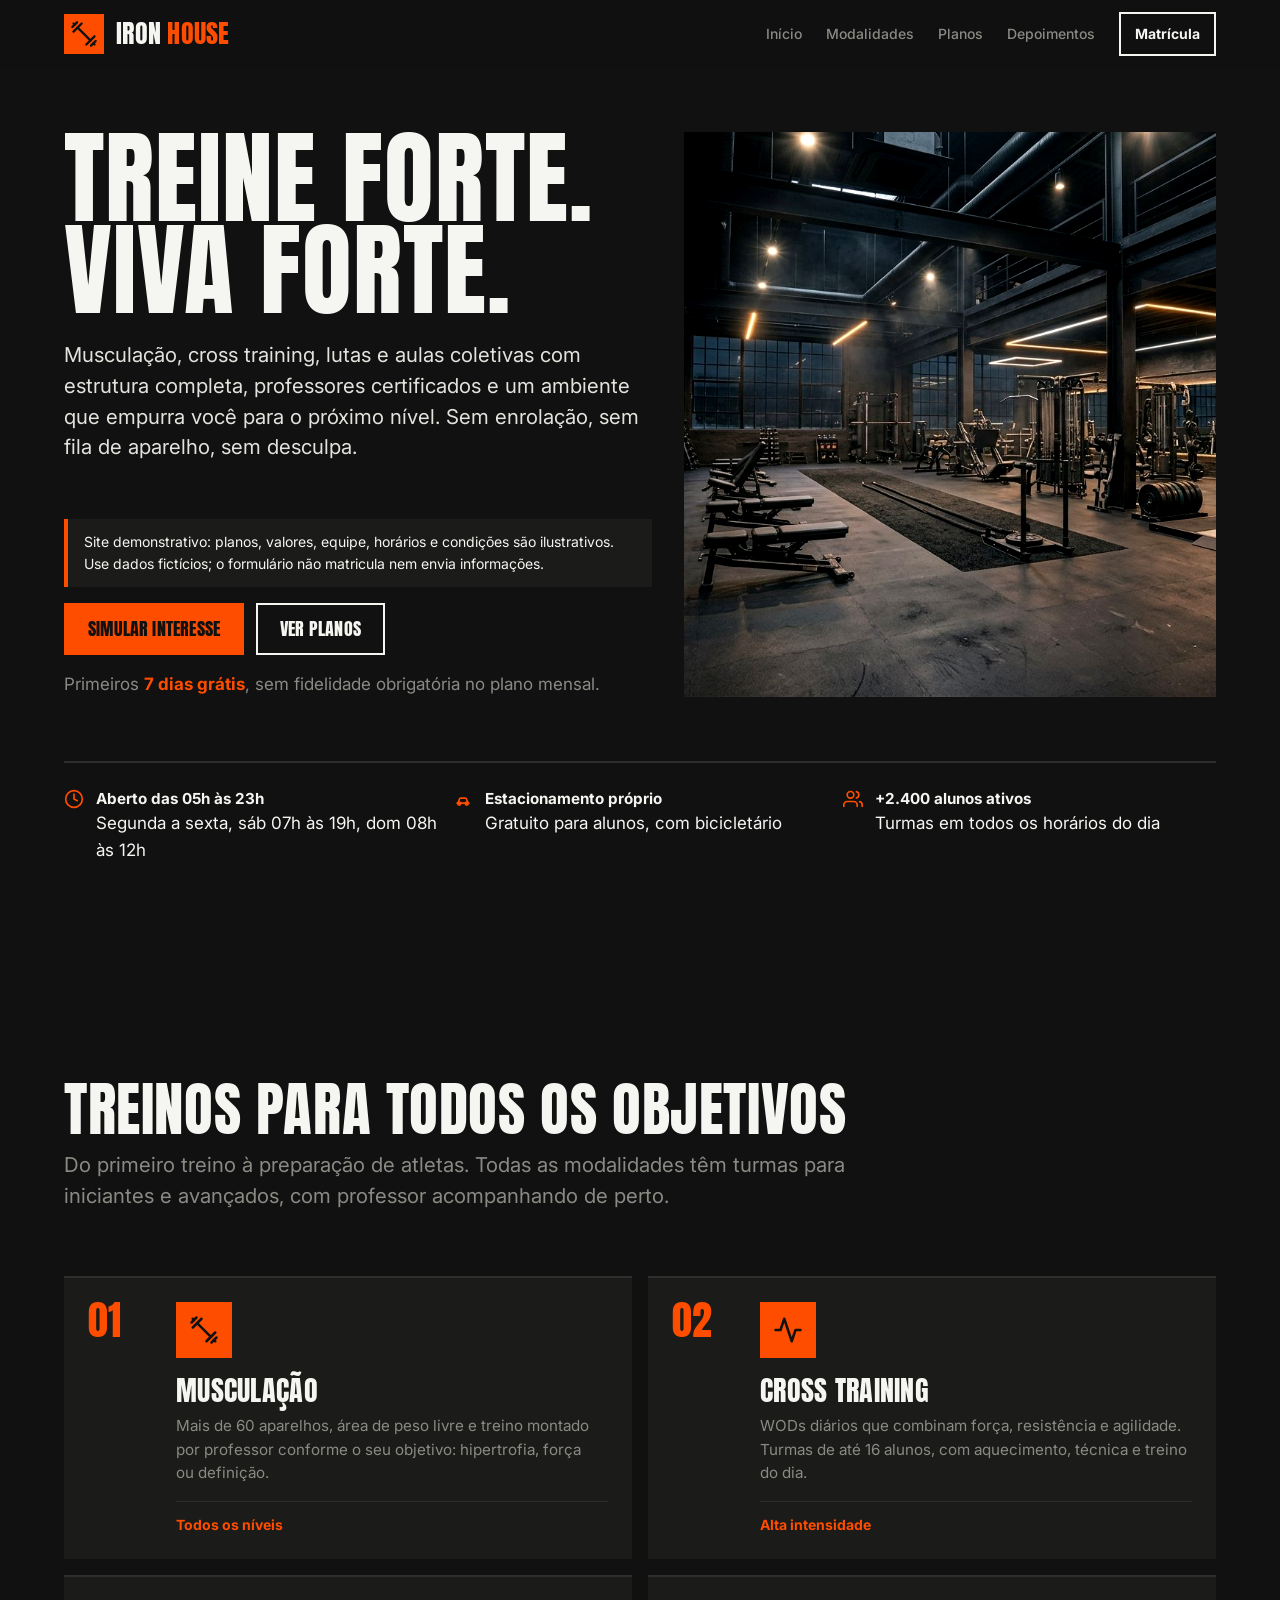
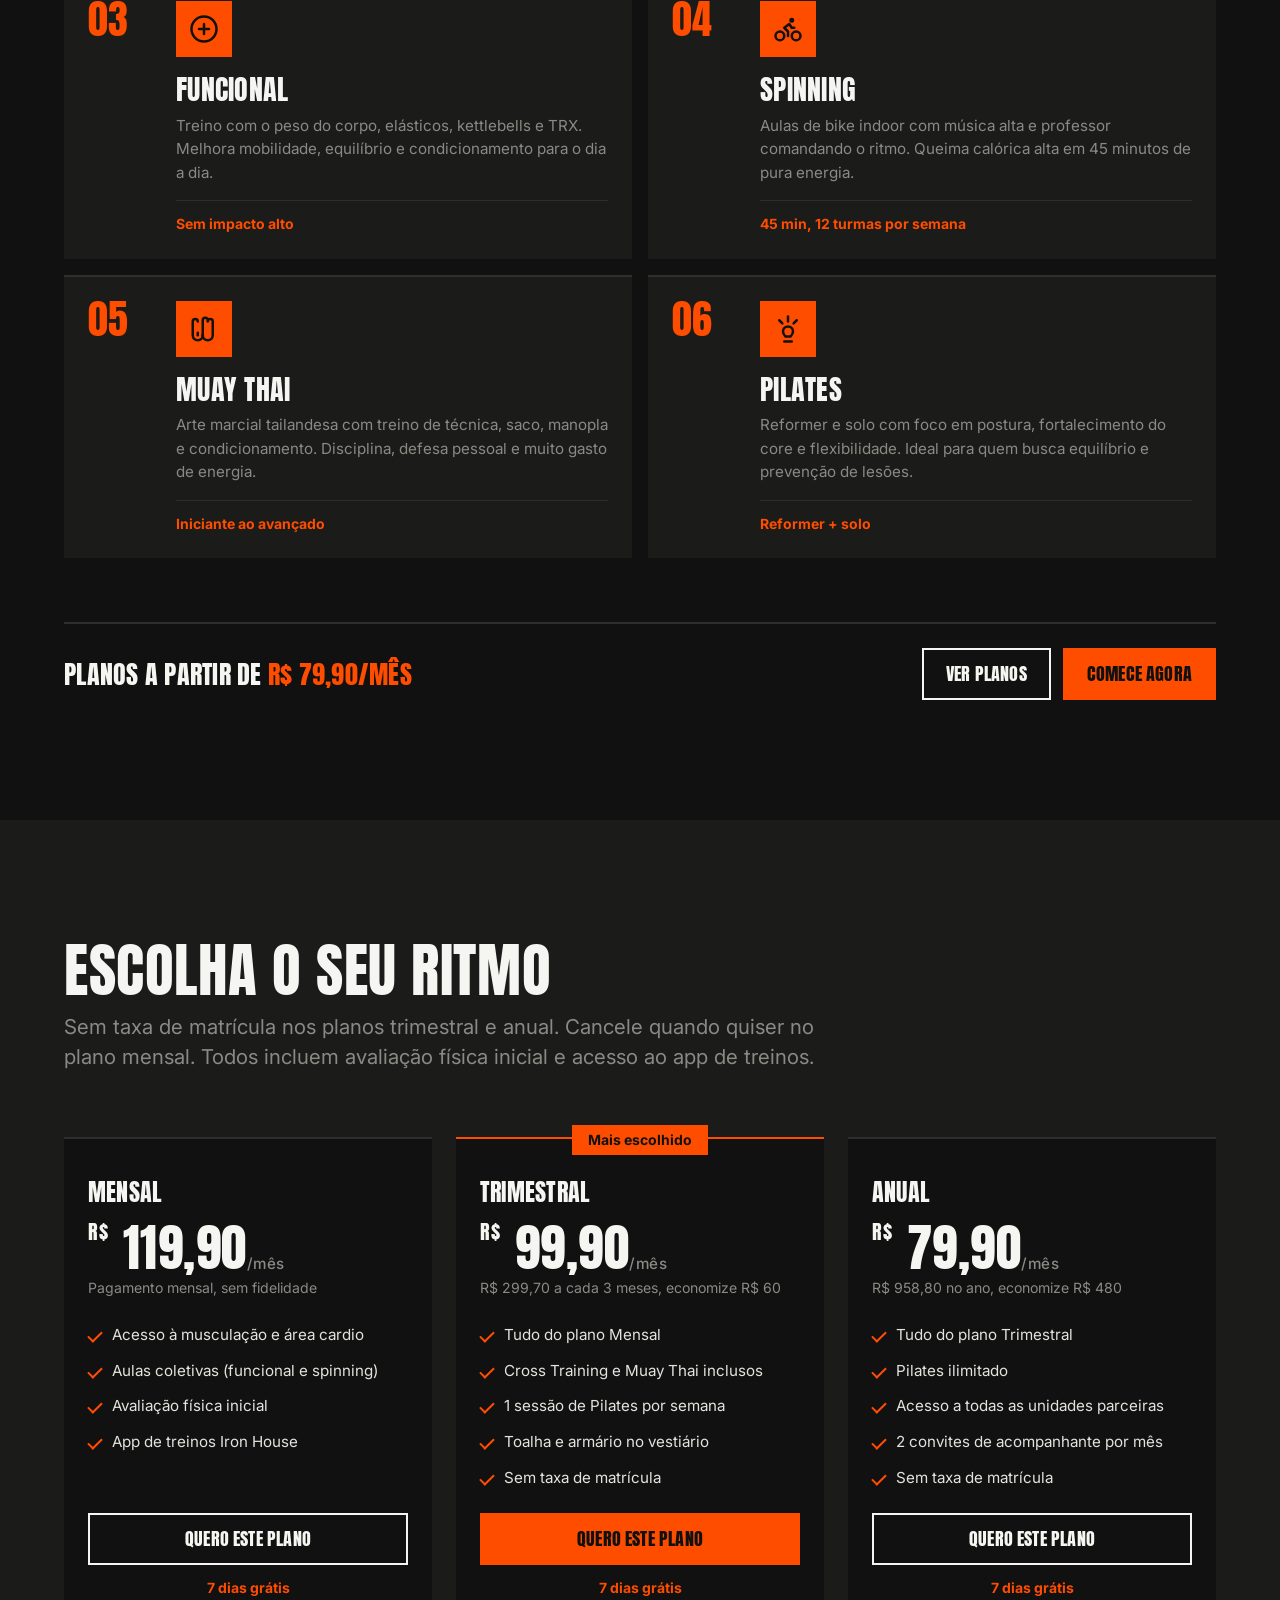
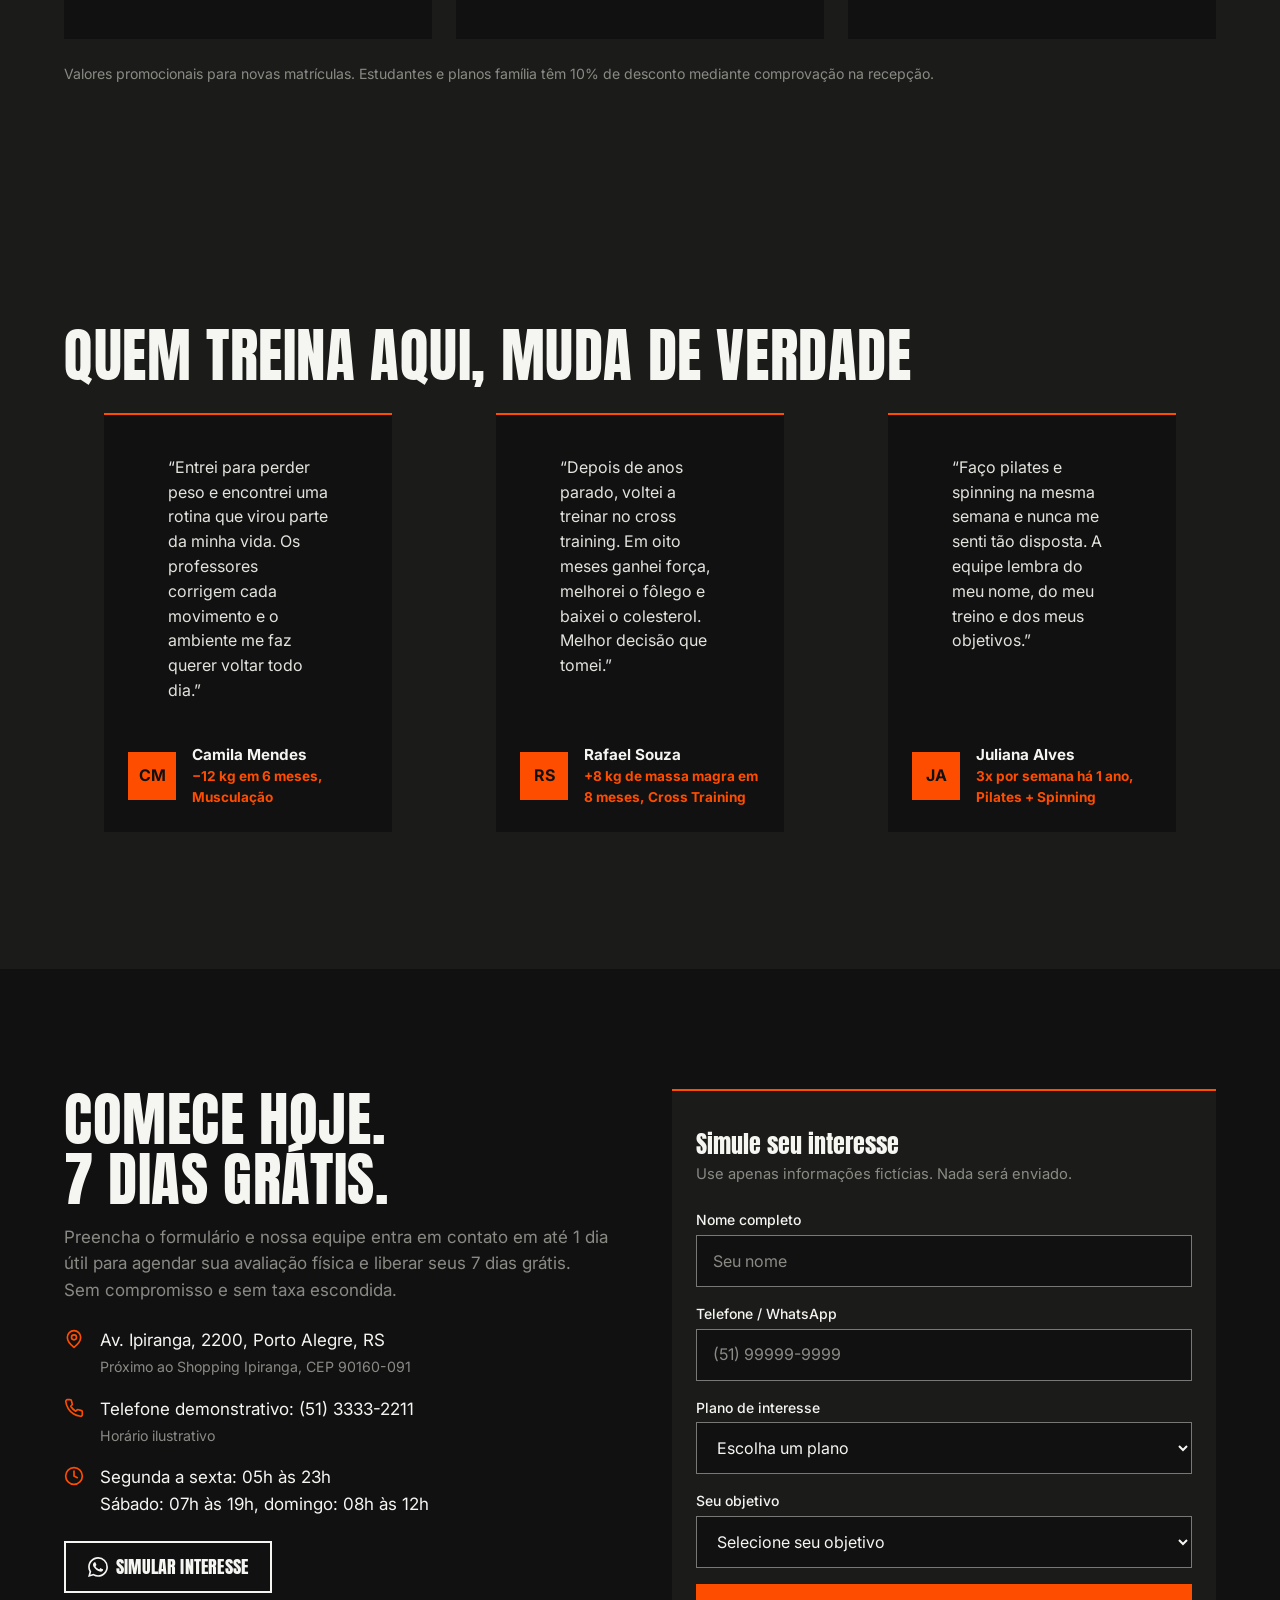
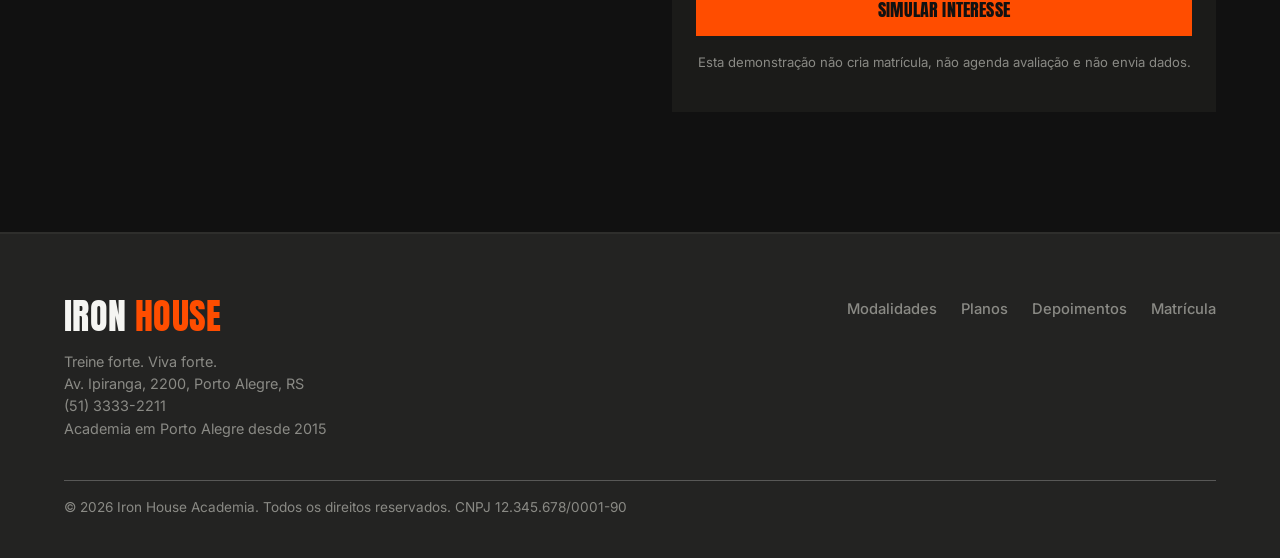
==== commit dde99f89: "Redesign portfolio hub and demos Add the Idiomas demo to the hub and README, clarify demo-only conte" ====
--- a/academia/index.html
+++ b/academia/index.html
@@ -9,6 +9,7 @@
   <link rel="preconnect" href="https://fonts.gstatic.com" crossorigin>
   <link href="https://fonts.googleapis.com/css2?family=Anton&family=Inter:wght@400;500;700;800&display=swap" rel="stylesheet">
   <link rel="stylesheet" href="style.css">
+  <link rel="stylesheet" href="../demo.css">
 </head>
 <body>
   <header class="site-header" id="siteHeader">
@@ -40,8 +41,9 @@
           <div class="hero-copy">
             <h1>Treine forte.<br><span>Viva forte.</span></h1>
             <p class="hero-sub">Musculação, cross training, lutas e aulas coletivas com estrutura completa, professores certificados e um ambiente que empurra você para o próximo nível. Sem enrolação, sem fila de aparelho, sem desculpa.</p>
+            <p class="demo-notice" role="note">Site demonstrativo: planos, valores, equipe, horários e condições são ilustrativos. Use dados fictícios; o formulário não matricula nem envia informações.</p>
             <div class="hero-actions">
-              <a href="#matricula" class="btn btn-primary">Comece agora</a>
+              <a href="#matricula" class="btn btn-primary">Simular interesse</a>
               <a href="#planos" class="btn btn-outline">Ver planos</a>
             </div>
             <p class="hero-trial">Primeiros <strong>7 dias grátis</strong>, sem fidelidade obrigatória no plano mensal.</p>
@@ -236,23 +238,23 @@
             </li>
             <li>
               <svg aria-hidden="true" viewBox="0 0 24 24" width="20" height="20" fill="none" stroke="currentColor" stroke-width="2" stroke-linecap="round" stroke-linejoin="round"><path d="M22 16.92v3a2 2 0 0 1-2.18 2 19.79 19.79 0 0 1-8.63-3.07 19.5 19.5 0 0 1-6-6 19.79 19.79 0 0 1-3.07-8.67A2 2 0 0 1 4.11 2h3a2 2 0 0 1 2 1.72c.13.96.36 1.9.7 2.81a2 2 0 0 1-.45 2.11L8.09 9.91a16 16 0 0 0 6 6l1.27-1.27a2 2 0 0 1 2.11-.45c.91.34 1.85.57 2.81.7A2 2 0 0 1 22 16.92z"/></svg>
-              <span><a href="tel:+555133332211">(51) 3333-2211</a><br><small>Recepção, seg a sex, 05h às 23h</small></span>
+              <span>Telefone demonstrativo: (51) 3333-2211<br><small>Horário ilustrativo</small></span>
             </li>
             <li>
               <svg aria-hidden="true" viewBox="0 0 24 24" width="20" height="20" fill="none" stroke="currentColor" stroke-width="2" stroke-linecap="round"><circle cx="12" cy="12" r="10"/><path d="M12 6v6l4 2"/></svg>
               <span>Segunda a sexta: 05h às 23h<br>Sábado: 07h às 19h, domingo: 08h às 12h</span>
             </li>
           </ul>
-          <a class="btn btn-whatsapp" href="https://wa.me/5551987651234" target="_blank" rel="noopener">
+          <a class="btn btn-whatsapp" href="#matricula">
             <svg viewBox="0 0 24 24" width="20" height="20" fill="currentColor" aria-hidden="true"><path d="M17.472 14.382c-.297-.149-1.758-.867-2.03-.967-.273-.099-.471-.148-.67.15-.197.297-.767.966-.94 1.164-.173.199-.347.223-.644.075-.297-.15-1.255-.463-2.39-1.475-.883-.788-1.48-1.761-1.653-2.059-.173-.297-.018-.458.13-.606.134-.133.298-.347.446-.52.149-.174.198-.298.298-.497.099-.198.05-.371-.025-.52-.075-.149-.669-1.612-.916-2.207-.242-.579-.487-.5-.669-.51-.173-.008-.371-.01-.57-.01-.198 0-.52.074-.792.372-.272.297-1.04 1.016-1.04 2.479 0 1.462 1.065 2.875 1.213 3.074.149.198 2.096 3.2 5.077 4.487.709.306 1.262.489 1.694.625.712.227 1.36.195 1.871.118.571-.085 1.758-.719 2.006-1.413.248-.694.248-1.289.173-1.413-.074-.124-.272-.198-.57-.347m-5.421 7.403h-.004a9.87 9.87 0 0 1-5.031-1.378l-.361-.214-3.741.982.998-3.648-.235-.374a9.86 9.86 0 0 1-1.51-5.26c.001-5.45 4.436-9.884 9.888-9.884 2.64 0 5.122 1.03 6.988 2.898a9.825 9.825 0 0 1 2.893 6.994c-.003 5.45-4.437 9.884-9.885 9.884m8.413-18.297A11.815 11.815 0 0 0 12.05 0C5.495 0 .16 5.335.157 11.892c0 2.096.547 4.142 1.588 5.945L.057 24l6.305-1.654a11.882 11.882 0 0 0 5.683 1.448h.005c6.554 0 11.89-5.335 11.893-11.893a11.821 11.821 0 0 0-3.48-8.413z"/></svg>
-            Chamar no WhatsApp
+            Simular interesse
           </a>
         </div>
 
         <div class="signup-form-wrap">
           <form class="signup-form" id="signupForm" novalidate>
-            <h3>Garanta seus 7 dias grátis</h3>
-            <p class="form-sub">Leva menos de 1 minuto.</p>
+            <h3>Simule seu interesse</h3>
+            <p class="form-sub">Use apenas informações fictícias. Nada será enviado.</p>
             <div class="field">
               <label for="nome">Nome completo</label>
               <input type="text" id="nome" name="nome" placeholder="Seu nome" autocomplete="name" required>
@@ -282,15 +284,15 @@
               </select>
             </div>
             <p class="form-error" id="formError" role="alert" hidden>Preencha todos os campos para continuar.</p>
-            <button type="submit" class="btn btn-primary btn-block">Quero meus 7 dias grátis</button>
-            <p class="form-privacy">Ao enviar, você concorda em ser contatado pela Iron House sobre sua matrícula. Não compartilhamos seus dados.</p>
+            <button type="submit" class="btn btn-primary btn-block">Simular interesse</button>
+            <p class="form-privacy">Esta demonstração não cria matrícula, não agenda avaliação e não envia dados.</p>
           </form>
-          <div class="form-success" id="formSuccess" hidden>
+          <div class="form-success" id="formSuccess" role="status" aria-live="polite" hidden>
             <div class="success-icon" aria-hidden="true">
               <svg aria-hidden="true" viewBox="0 0 24 24" width="36" height="36" fill="none" stroke="currentColor" stroke-width="2.5" stroke-linecap="round" stroke-linejoin="round"><path d="M20 6 9 17l-5-5"/></svg>
             </div>
-            <h3>Matrícula iniciada com sucesso!</h3>
-            <p id="successText">Obrigado! Nossa equipe vai entrar em contato em até 1 dia útil para agendar sua avaliação física e liberar seus 7 dias grátis.</p>
+            <h3>Simulação concluída</h3>
+            <p id="successText">Nenhuma matrícula foi feita, ninguém será contatado e nenhuma avaliação foi agendada.</p>
             <button type="button" class="btn btn-outline" id="resetForm">Fazer outra inscrição</button>
           </div>
         </div>
--- a/demo.css
+++ b/demo.css
@@ -0,0 +1,15 @@
+.demo-notice {
+  display: block;
+  margin: var(--space-md, 1rem) 0;
+  padding: var(--space-sm, 0.75rem) var(--space-md, 1rem);
+  border-inline-start: 4px solid var(--color-accent, currentColor);
+  border-radius: var(--radius-card, 0);
+  background: var(--color-paper-2, transparent);
+  color: var(--color-ink, inherit);
+  font-size: var(--text-sm, 0.875rem);
+  line-height: 1.55;
+}
+
+.demo-notice strong {
+  font-weight: 700;
+}
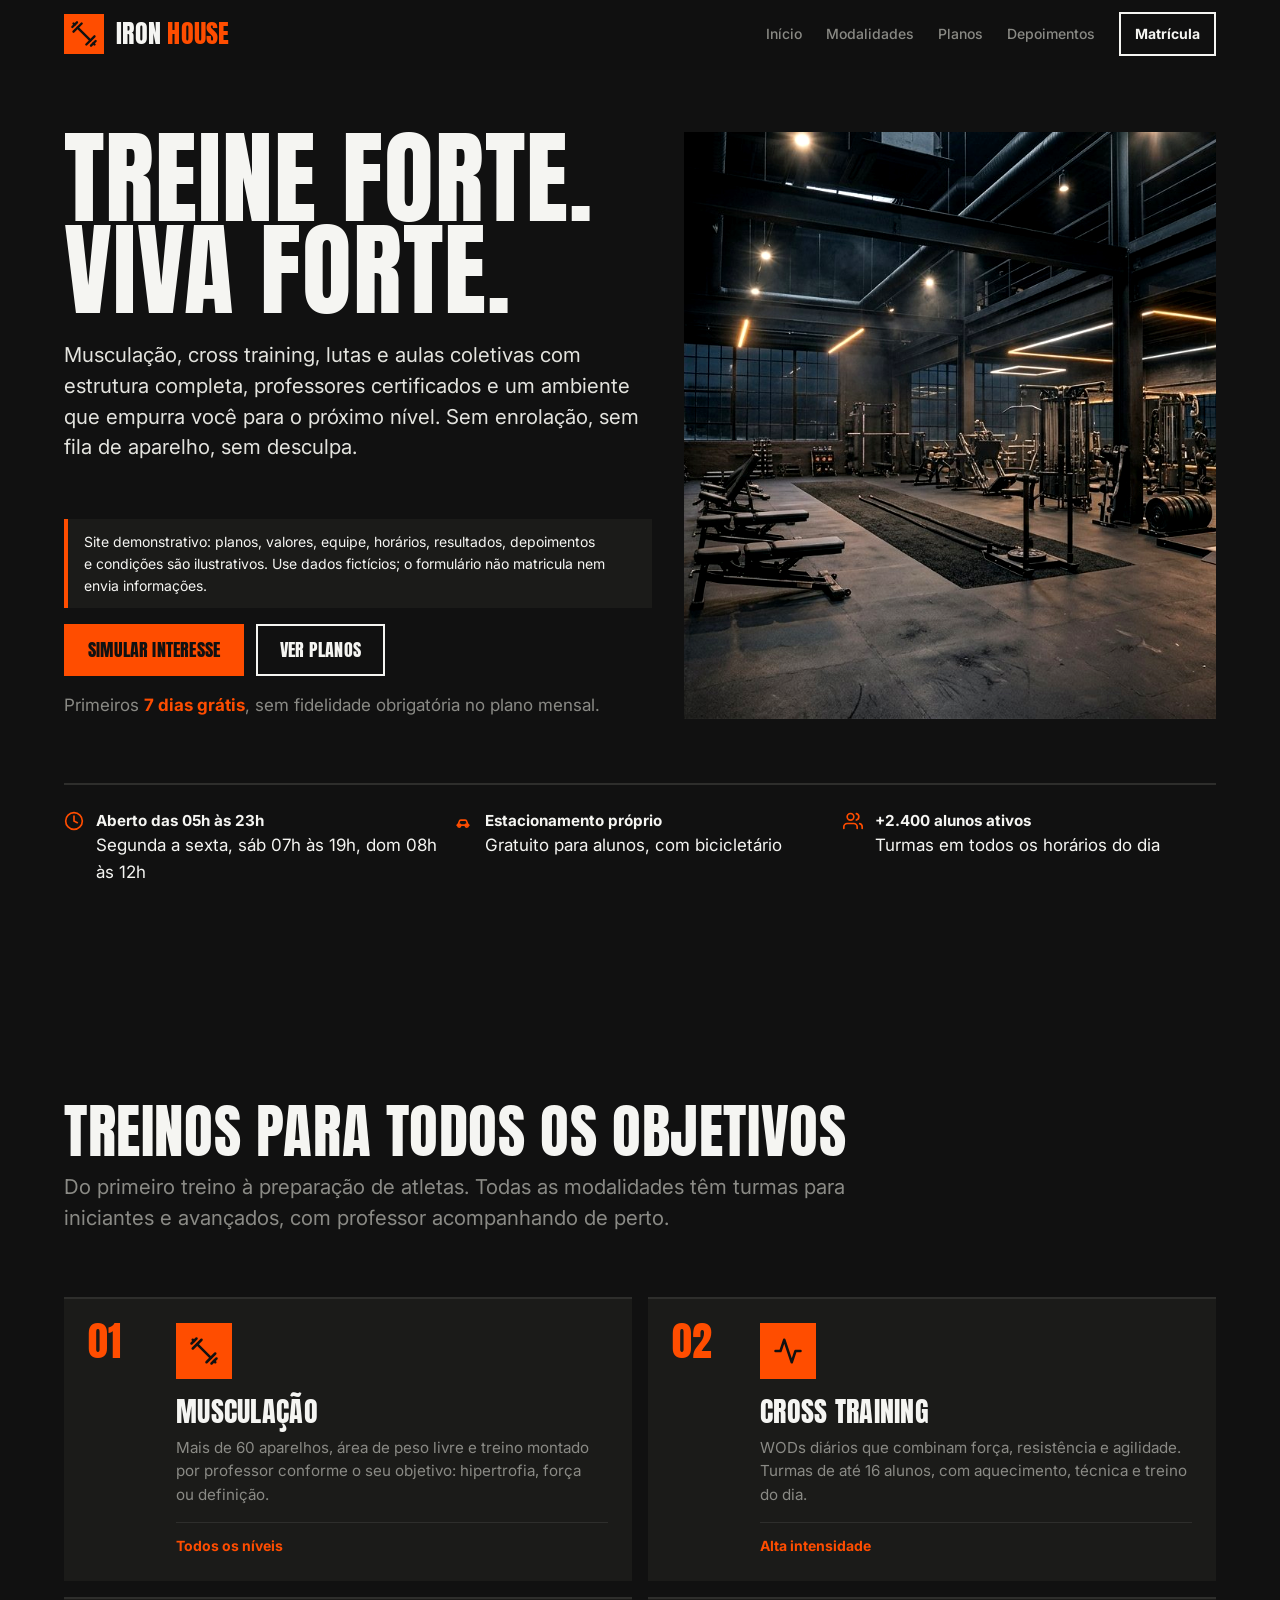
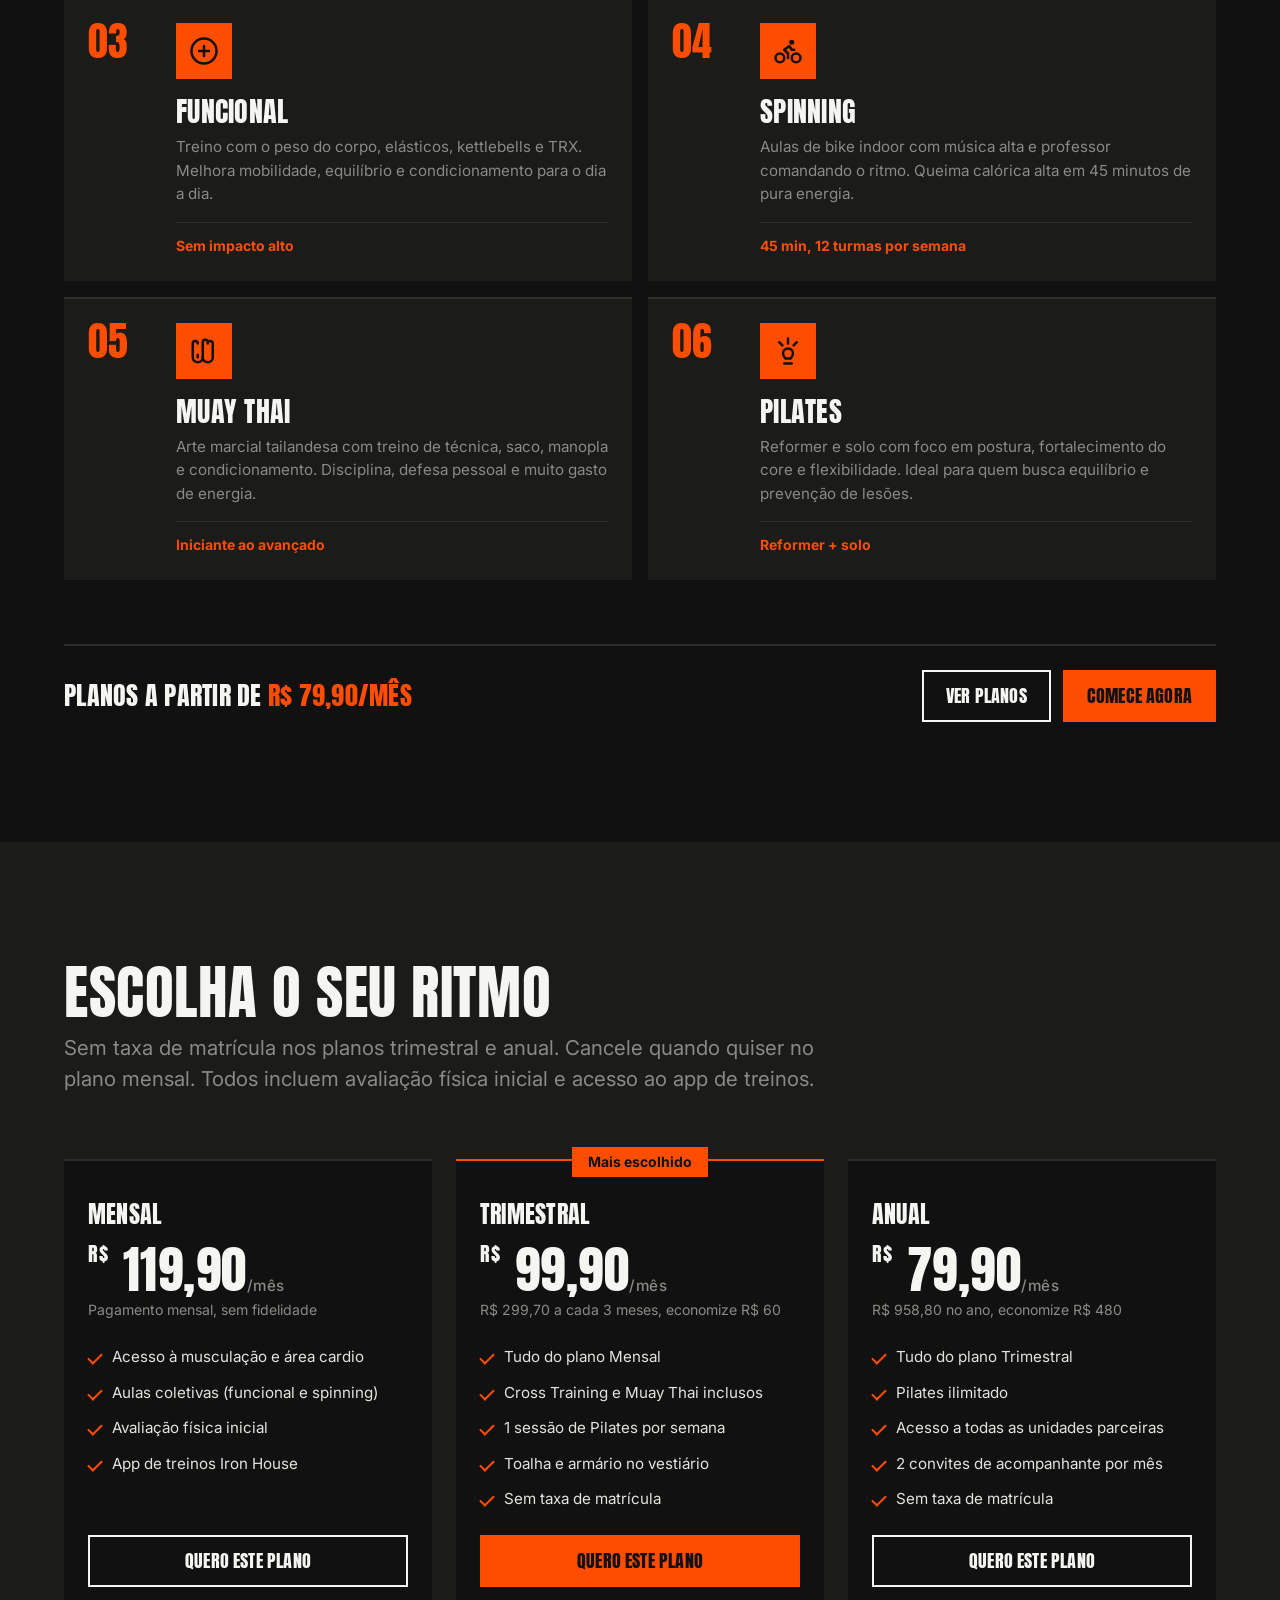
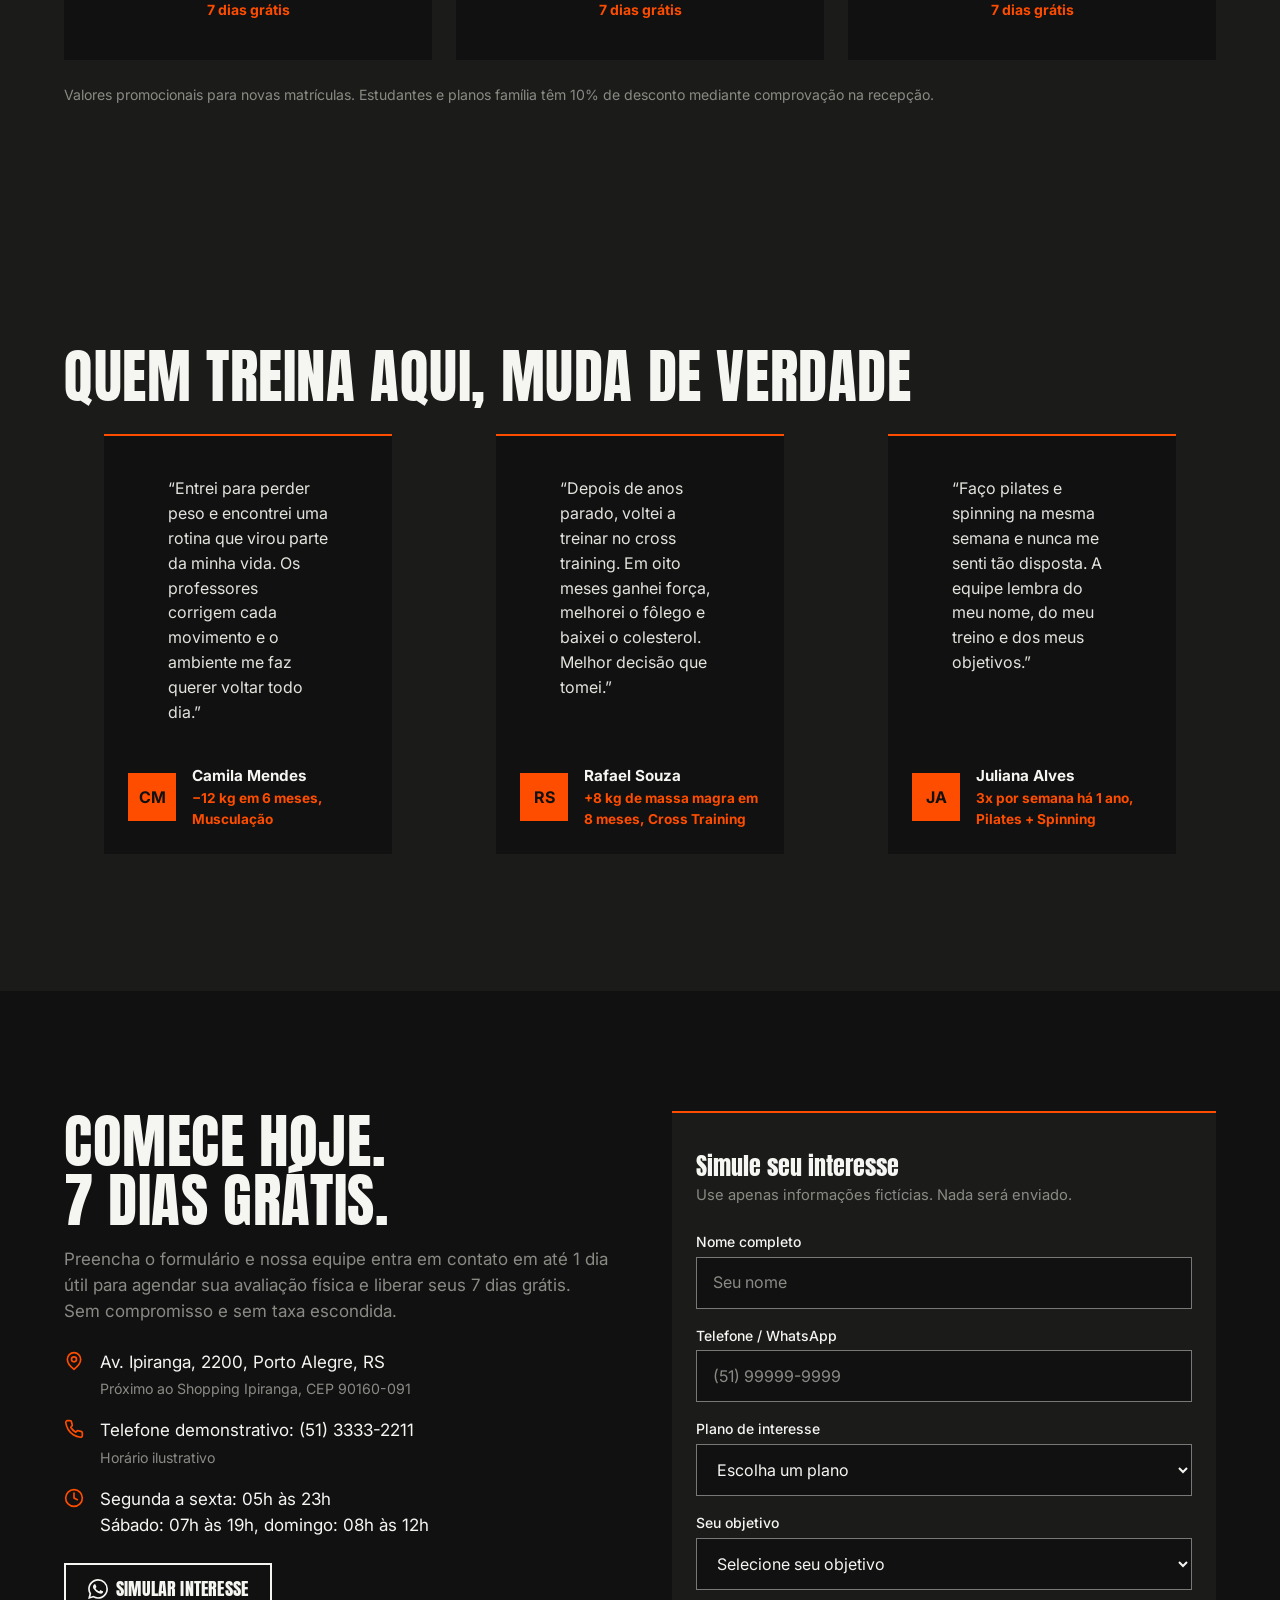
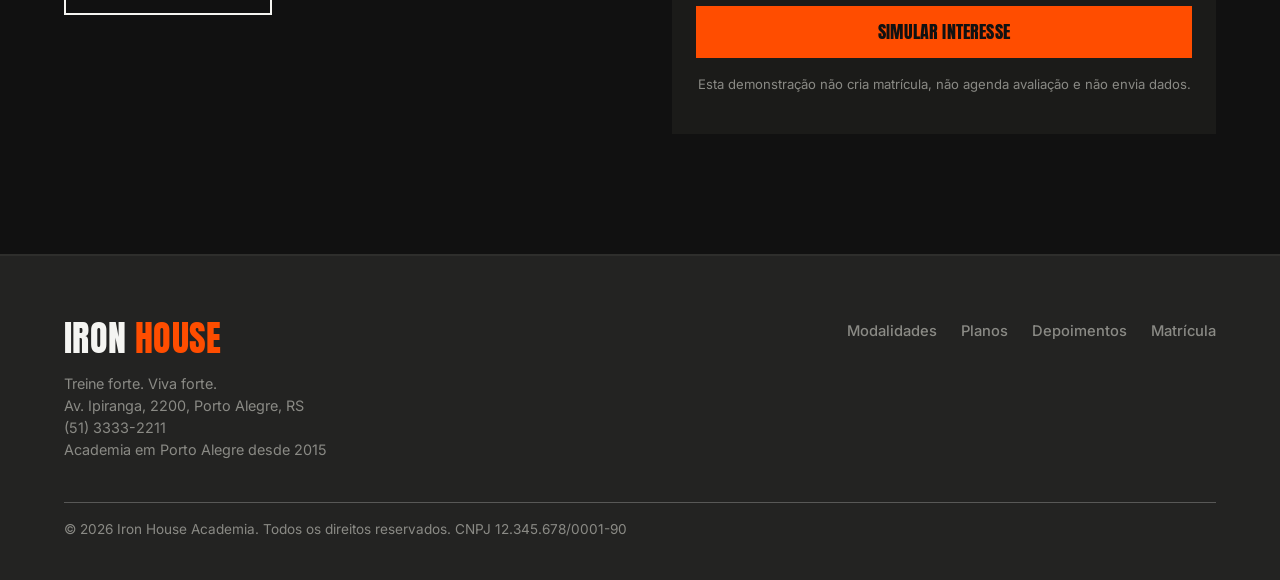
==== commit 6cbac4b5: "Fix QA findings for portfolio demos Co-authored-by: Copilot <223556219+Copilot@users.noreply.github." ====
--- a/academia/index.html
+++ b/academia/index.html
@@ -3,8 +3,8 @@
 <head>
   <meta charset="UTF-8">
   <meta name="viewport" content="width=device-width, initial-scale=1.0">
-  <meta name="description" content="Iron House Academia: musculação, cross training, spinning, muay thai e mais em Porto Alegre. 7 dias grátis. Treine forte. Viva forte.">
-  <title>Iron House Academia: Treine forte. Viva forte. | Porto Alegre</title>
+  <meta name="description" content="Demonstração de site para academia com modalidades, planos e condições ilustrativos. O formulário não realiza matrícula nem envia informações.">
+  <title>Iron House Academia, demonstração de site</title>
   <link rel="preconnect" href="https://fonts.googleapis.com">
   <link rel="preconnect" href="https://fonts.gstatic.com" crossorigin>
   <link href="https://fonts.googleapis.com/css2?family=Anton&family=Inter:wght@400;500;700;800&display=swap" rel="stylesheet">
@@ -41,7 +41,7 @@
           <div class="hero-copy">
             <h1>Treine forte.<br><span>Viva forte.</span></h1>
             <p class="hero-sub">Musculação, cross training, lutas e aulas coletivas com estrutura completa, professores certificados e um ambiente que empurra você para o próximo nível. Sem enrolação, sem fila de aparelho, sem desculpa.</p>
-            <p class="demo-notice" role="note">Site demonstrativo: planos, valores, equipe, horários e condições são ilustrativos. Use dados fictícios; o formulário não matricula nem envia informações.</p>
+            <p class="demo-notice" role="note">Site demonstrativo: planos, valores, equipe, horários, resultados, depoimentos e condições são ilustrativos. Use dados fictícios; o formulário não matricula nem envia informações.</p>
             <div class="hero-actions">
               <a href="#matricula" class="btn btn-primary">Simular interesse</a>
               <a href="#planos" class="btn btn-outline">Ver planos</a>
